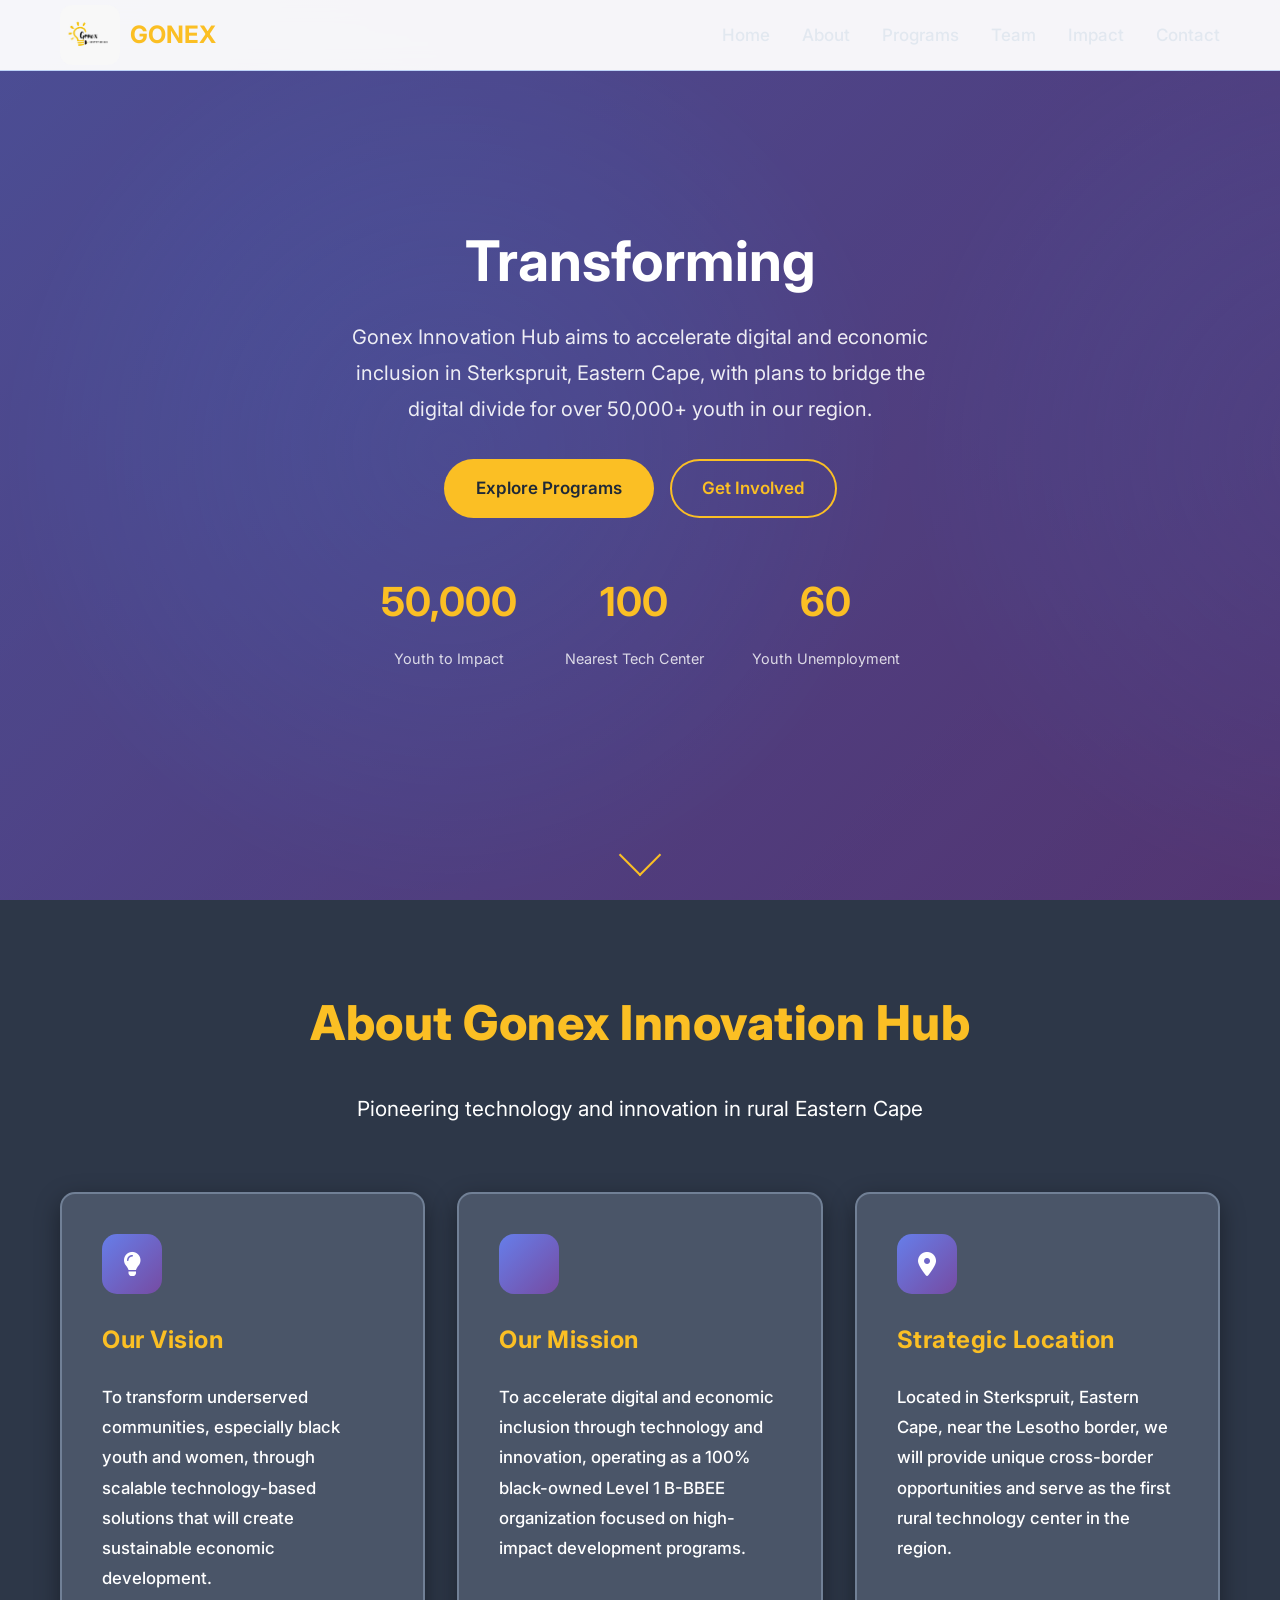
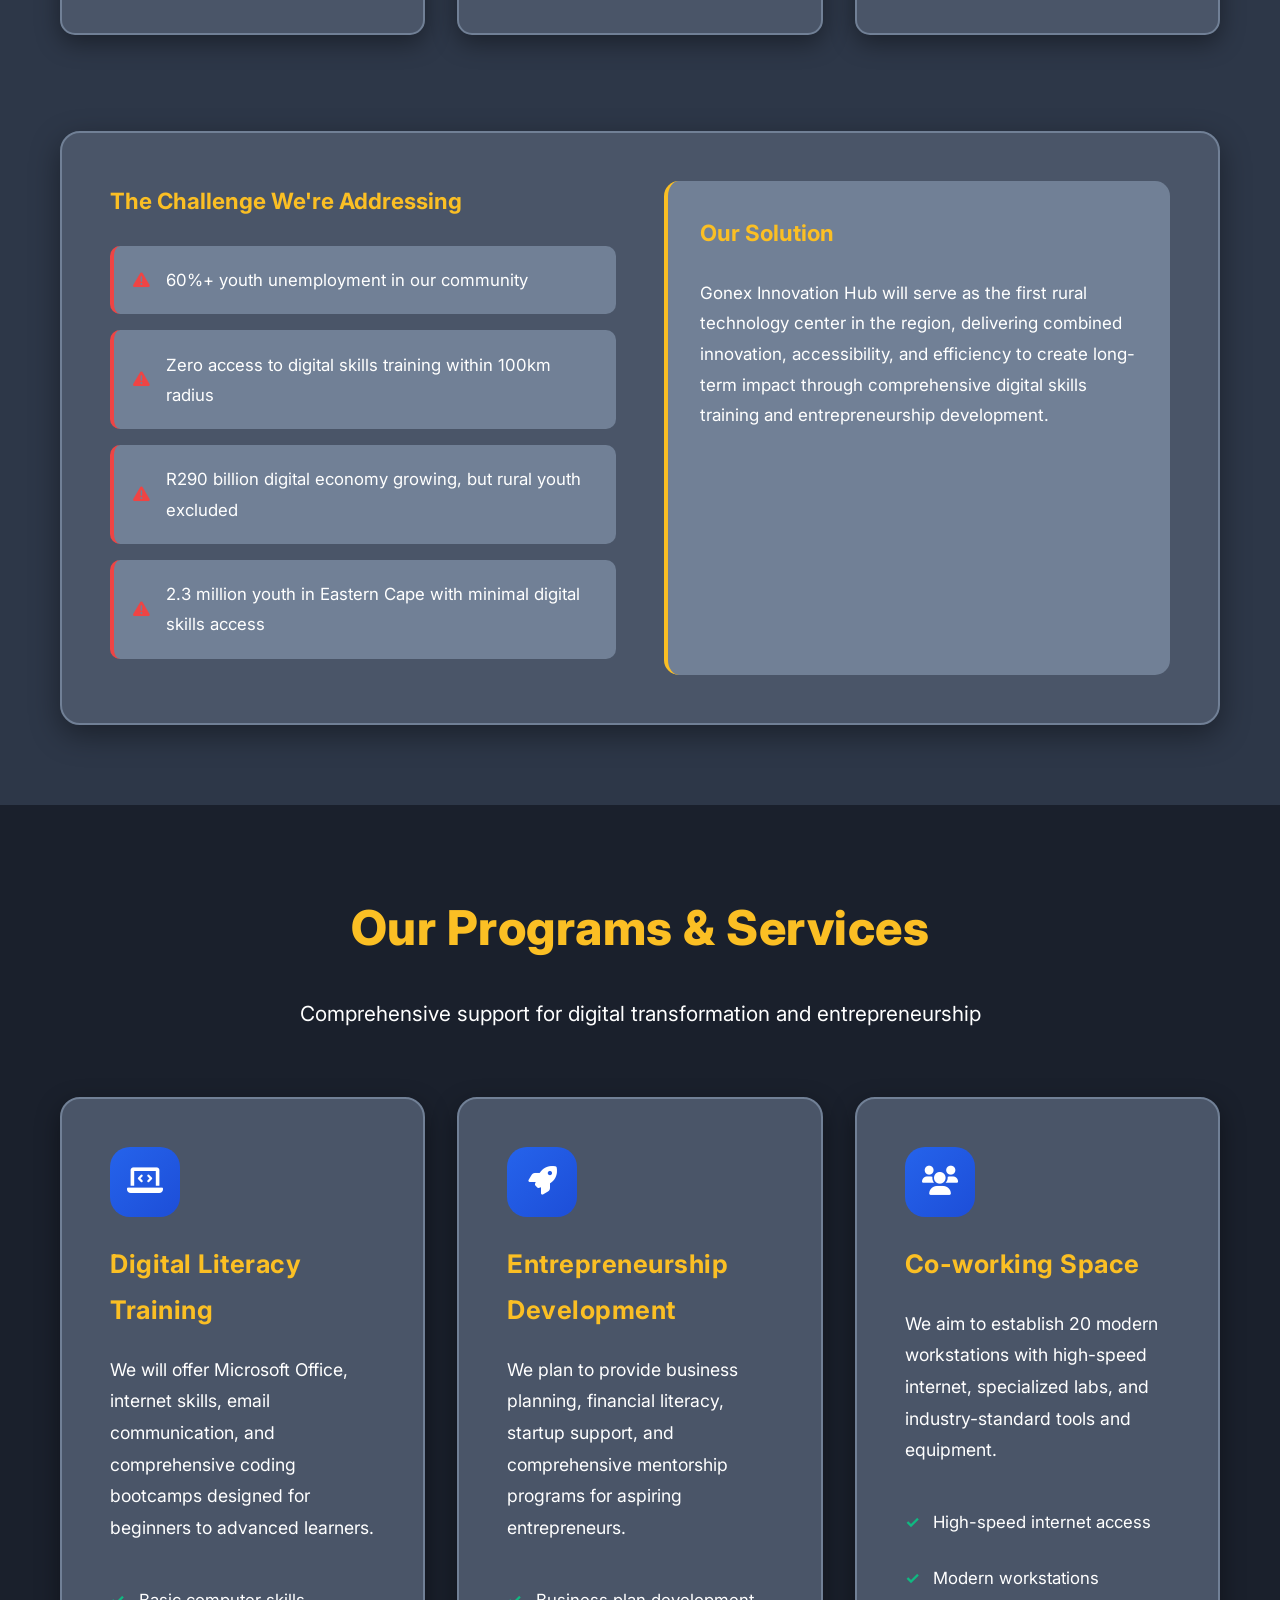
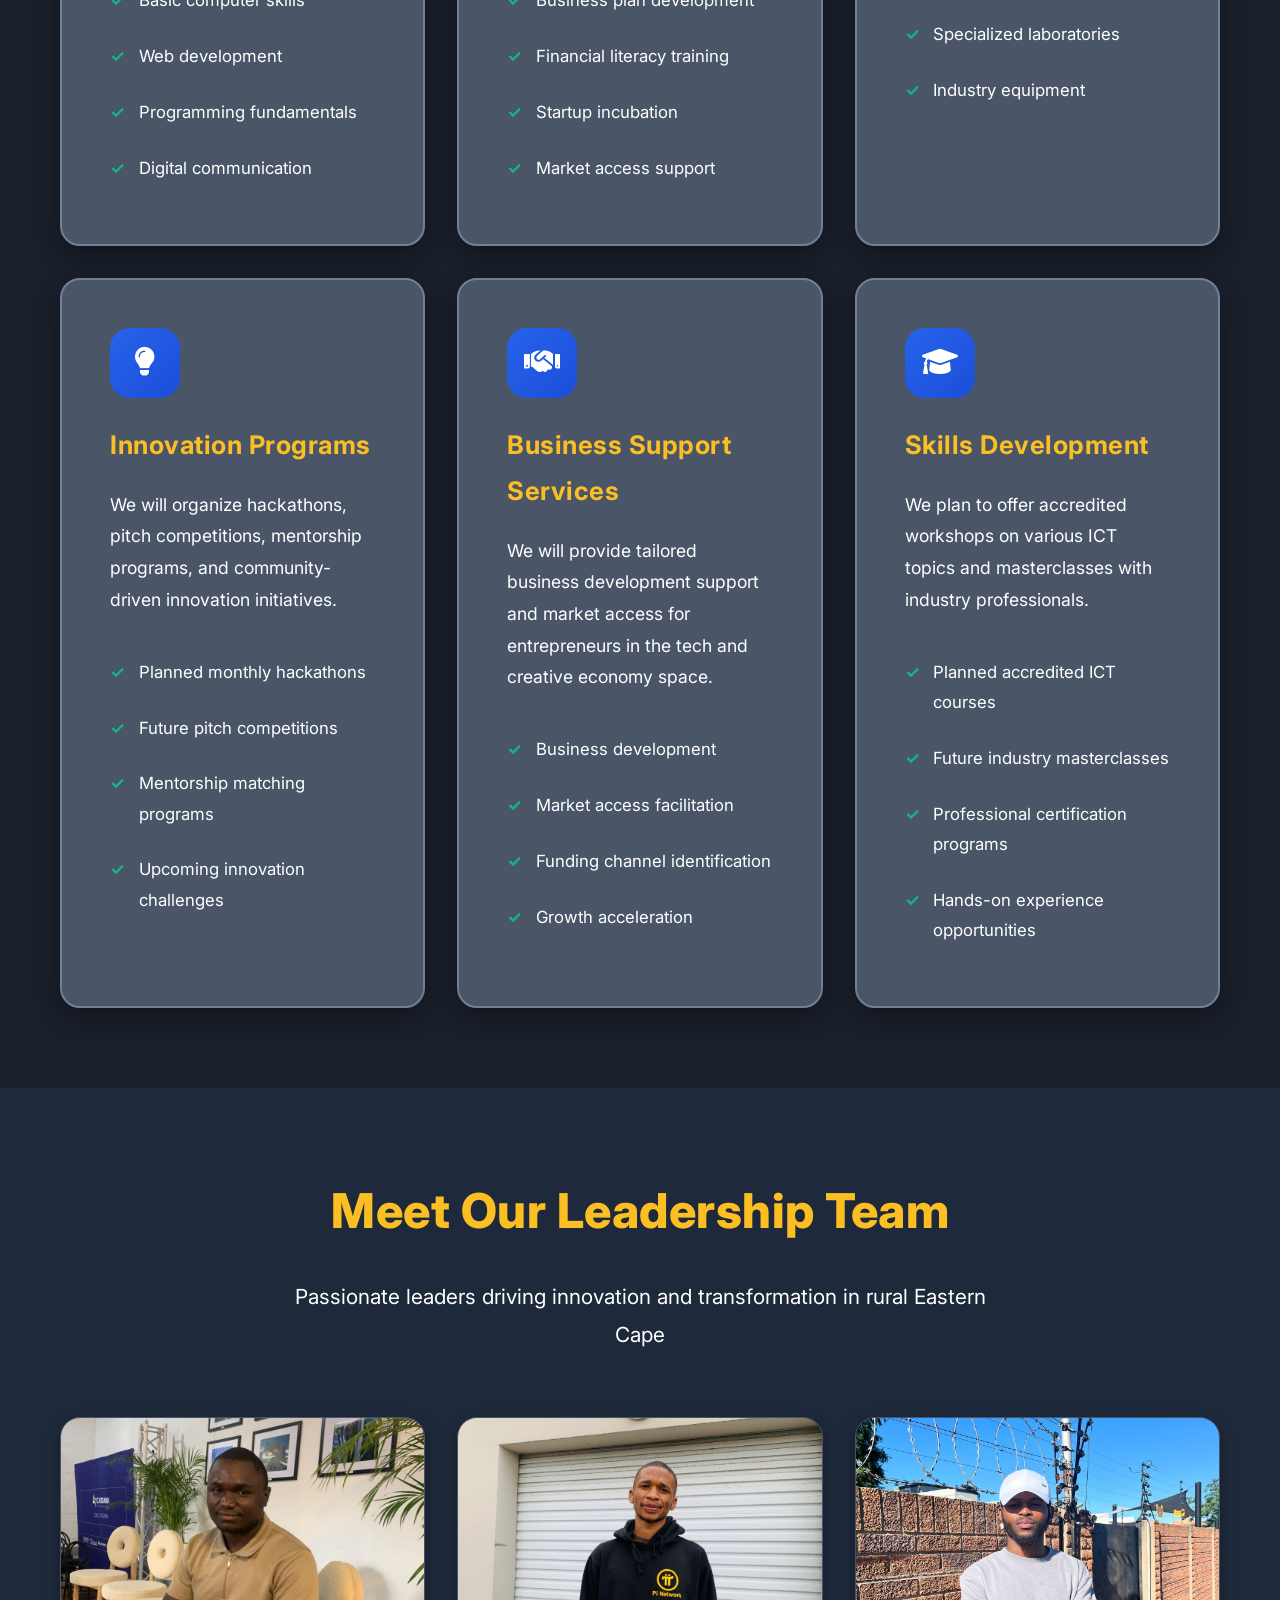
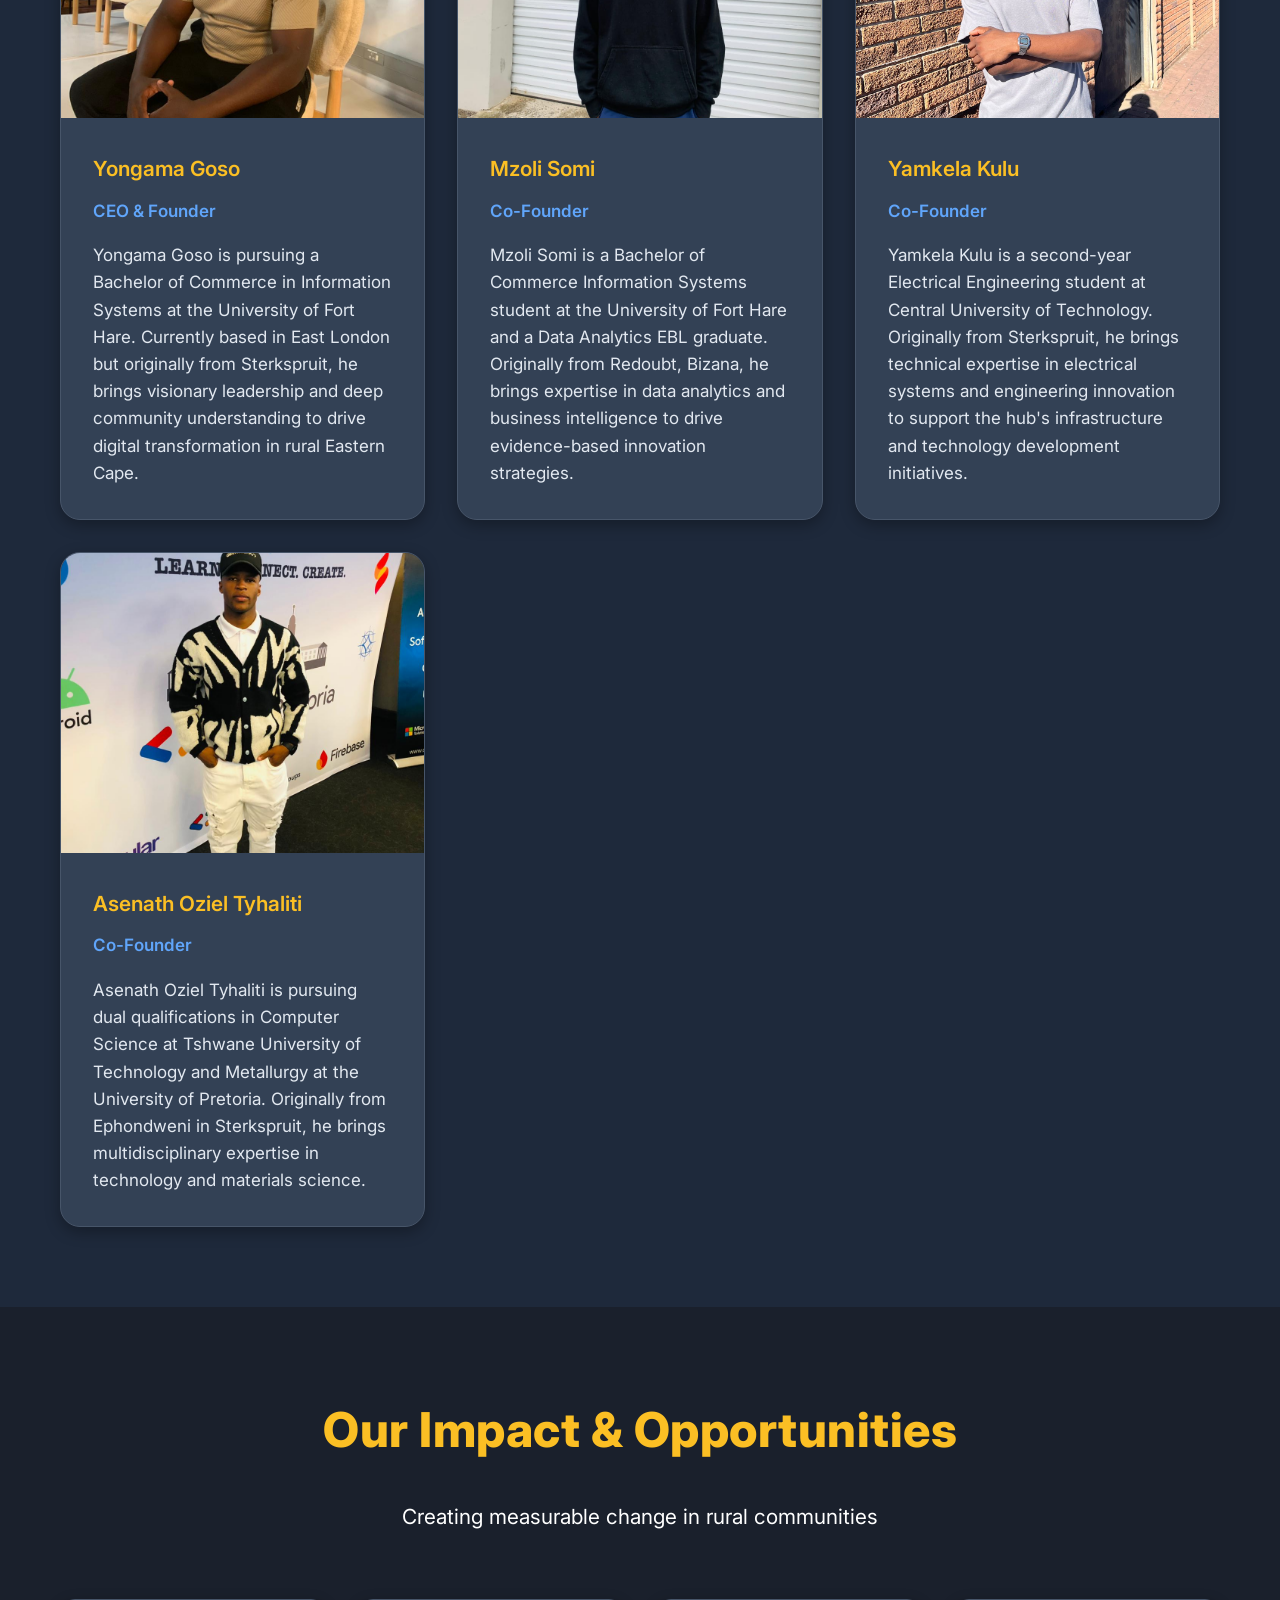
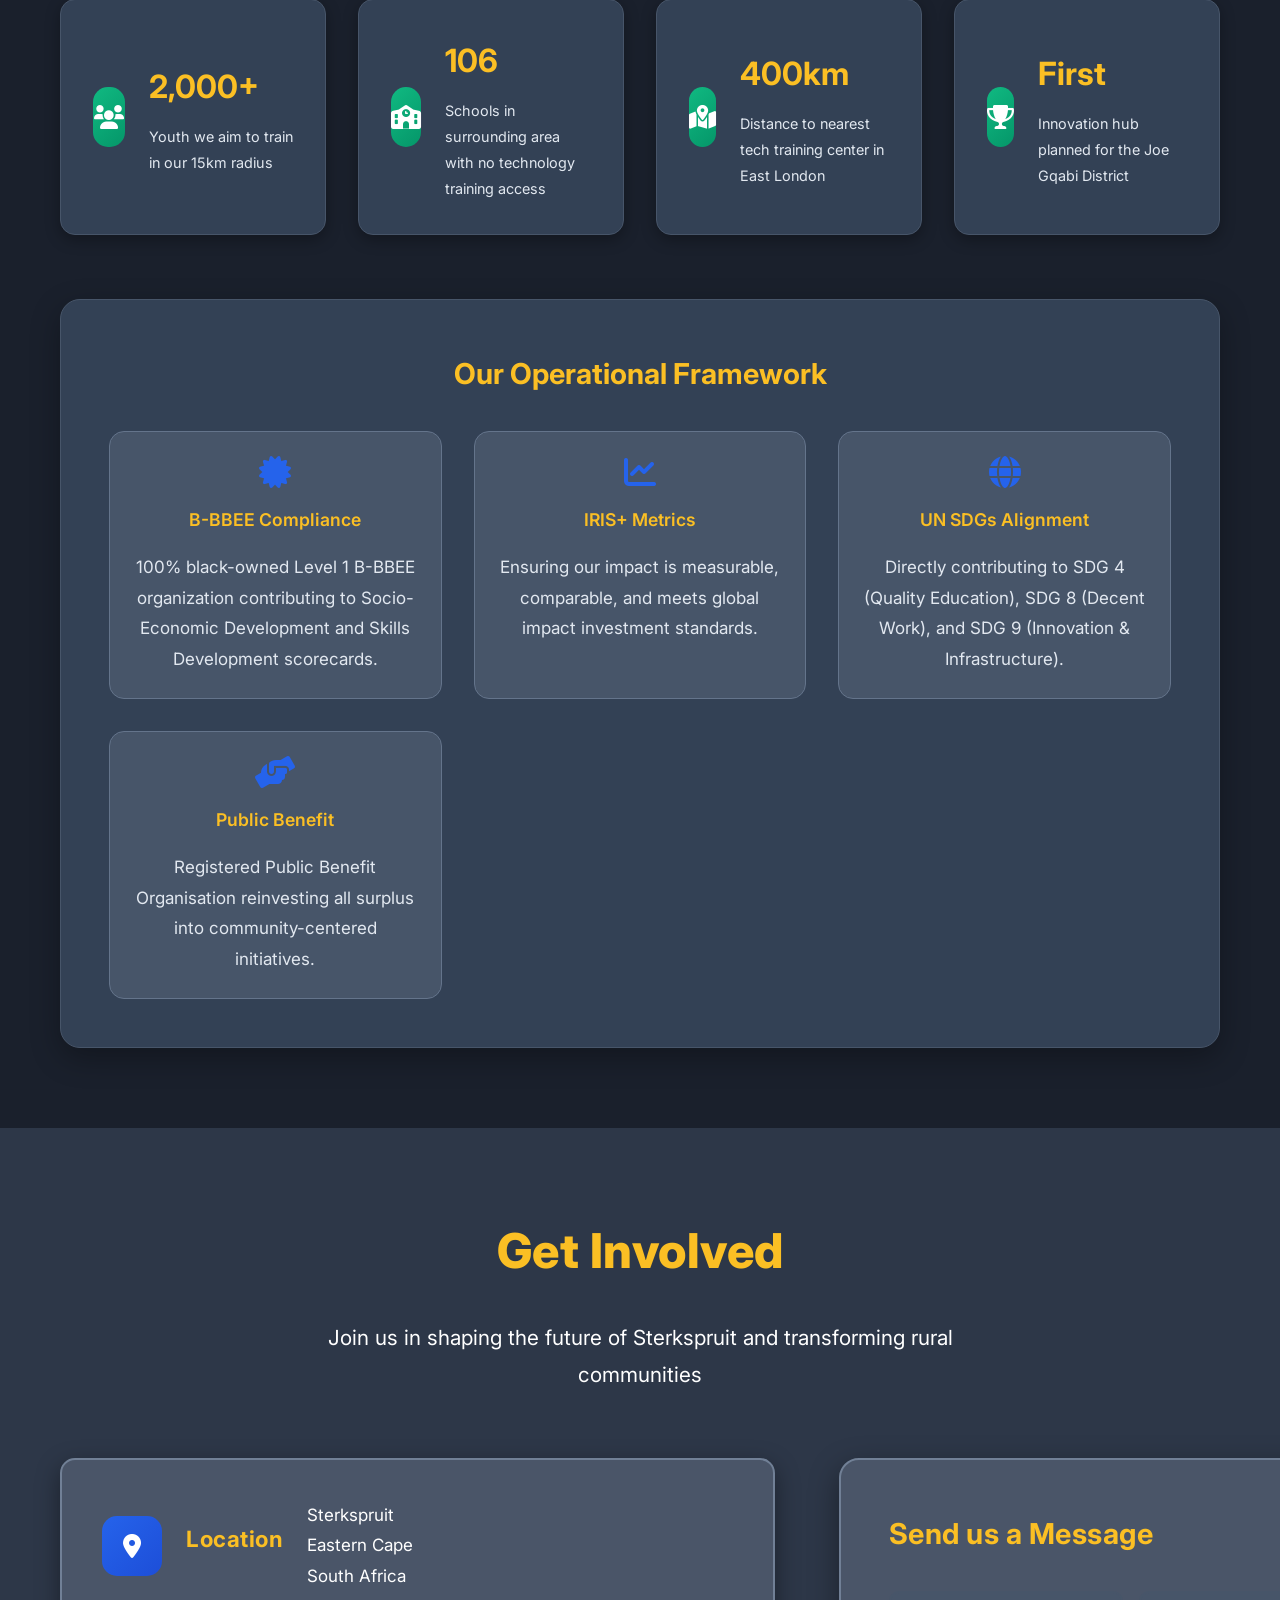
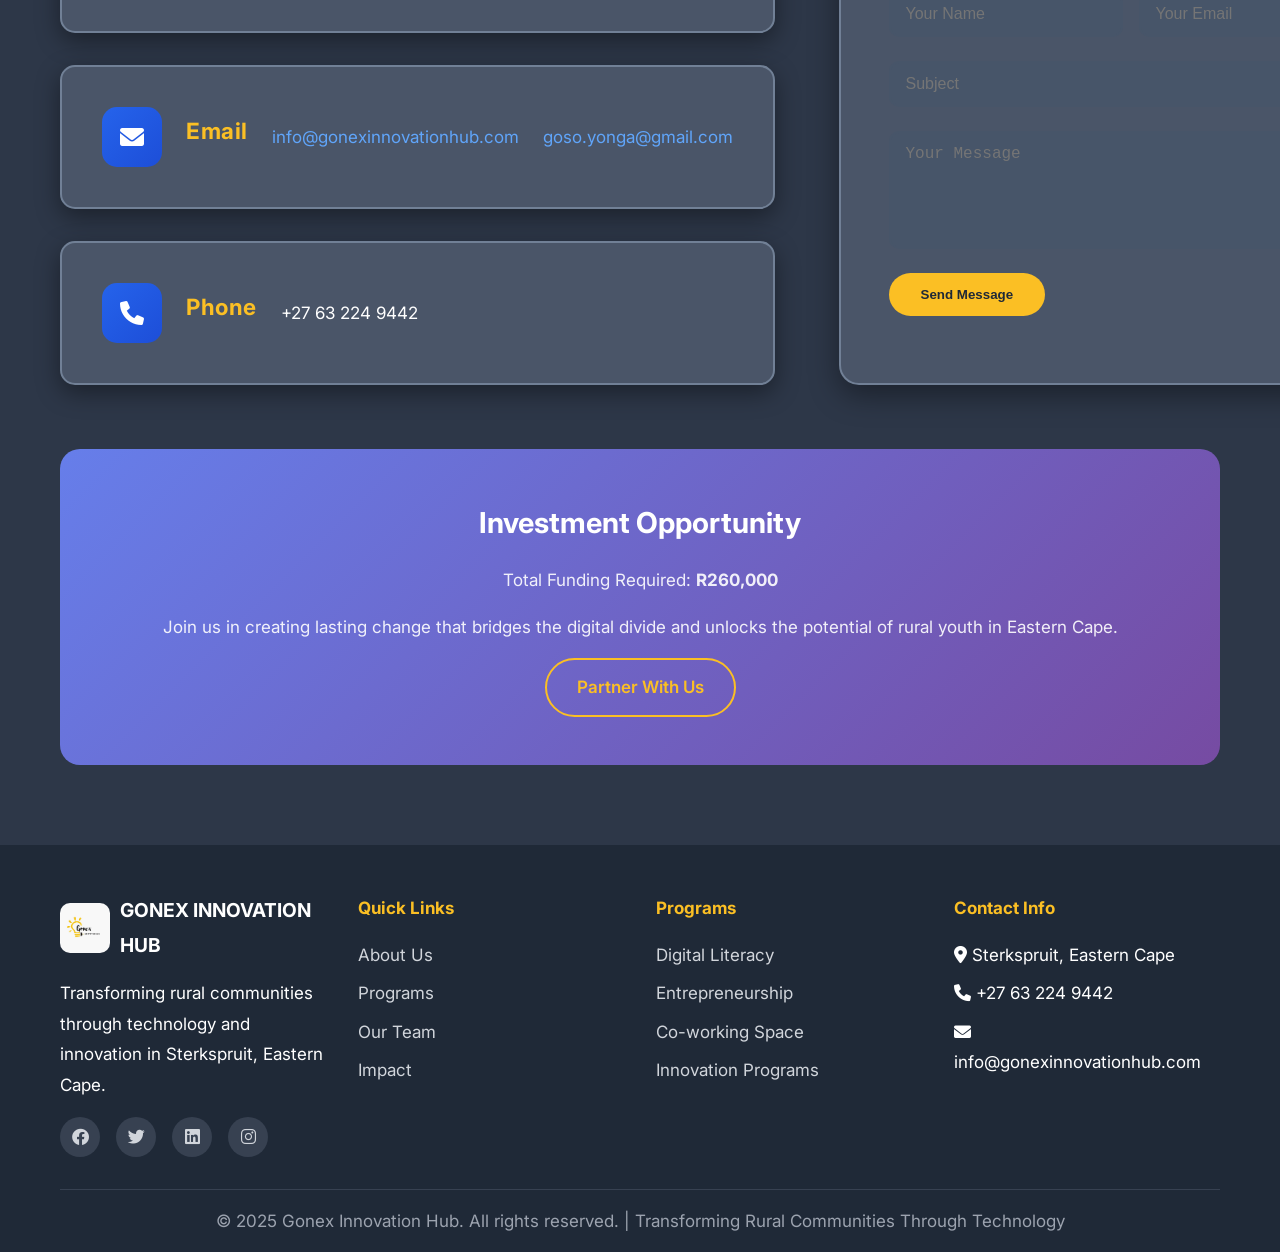
==== Gonex Innovation Hub Website/index.html @ 9ed46f44 "Add files via upload The Gonex Innovation Hub Website is a digital gateway to a youth‑driven innovat" ====
<!DOCTYPE html>
<html lang="en">
<head>
    <meta charset="UTF-8">
    <meta name="viewport" content="width=device-width, initial-scale=1.0">
    <title>Gonex Innovation Hub - Transforming Rural Communities Through Technology</title>
    <link rel="stylesheet" href="styles.css">
    <link href="https://fonts.googleapis.com/css2?family=Inter:wght@300;400;500;600;700&display=swap" rel="stylesheet">
    <link rel="stylesheet" href="https://cdnjs.cloudflare.com/ajax/libs/font-awesome/6.0.0/css/all.min.css">
</head>
<body>
    <!-- Navigation -->
    <nav class="navbar">
        <div class="nav-container">
            <div class="nav-logo">
                <img src="GNILogo.jpg" alt="Gonex Innovation Hub">
                <span>GONEX</span>
            </div>
            <ul class="nav-menu">
                <li><a href="#home">Home</a></li>
                <li><a href="#about">About</a></li>
                <li><a href="#programs">Programs</a></li>
                <li><a href="#team">Team</a></li>
                <li><a href="#impact">Impact</a></li>
                <li><a href="#contact">Contact</a></li>
            </ul>
            <div class="hamburger">
                <span></span>
                <span></span>
                <span></span>
            </div>
        </div>
    </nav>

    <!-- Hero Section -->
    <section id="home" class="hero">
        <div class="hero-background">
            <div class="hero-overlay"></div>
        </div>
        <div class="hero-content">
            <div class="hero-text">
                <h1 class="hero-title">
                    <span class="highlight">Transforming</span> Rural Communities
                    <br>Through <span class="gradient-text">Innovation</span>
                </h1>
                <p class="hero-subtitle">
                    Gonex Innovation Hub aims to accelerate digital and economic inclusion in Sterkspruit, Eastern Cape, 
                    with plans to bridge the digital divide for over 50,000+ youth in our region.
                </p>
                <div class="hero-buttons">
                    <a href="#programs" class="btn btn-primary">Explore Programs</a>
                    <a href="#contact" class="btn btn-secondary">Get Involved</a>
                </div>
            </div>
            <div class="hero-stats">
                <div class="stat-item">
                    <div class="stat-number">50,000+</div>
                    <div class="stat-label">Youth to Impact</div>
                </div>
                <div class="stat-item">
                    <div class="stat-number">100km</div>
                    <div class="stat-label">Nearest Tech Center</div>
                </div>
                <div class="stat-item">
                    <div class="stat-number">60%+</div>
                    <div class="stat-label">Youth Unemployment</div>
                </div>
            </div>
        </div>
        <div class="scroll-indicator">
            <div class="scroll-arrow"></div>
        </div>
    </section>

    <!-- About Section -->
    <section id="about" class="about">
        <div class="container">
            <div class="section-header">
                <h2>About Gonex Innovation Hub</h2>
                <p>Pioneering technology and innovation in rural Eastern Cape</p>
            </div>
            
            <div class="about-grid">
                <div class="about-content">
                    <div class="about-card">
                        <div class="card-icon">
                            <i class="fas fa-lightbulb"></i>
                        </div>
                        <h3>Our Vision</h3>
                        <p>To transform underserved communities, especially black youth and women, through scalable technology-based solutions that will create sustainable economic development.</p>
                    </div>
                    
                    <div class="about-card">
                        <div class="card-icon">
                            <i class="fas fa-target"></i>
                        </div>
                        <h3>Our Mission</h3>
                        <p>To accelerate digital and economic inclusion through technology and innovation, operating as a 100% black-owned Level 1 B-BBEE organization focused on high-impact development programs.</p>
                    </div>
                    
                    <div class="about-card">
                        <div class="card-icon">
                            <i class="fas fa-map-marker-alt"></i>
                        </div>
                        <h3>Strategic Location</h3>
                        <p>Located in Sterkspruit, Eastern Cape, near the Lesotho border, we will provide unique cross-border opportunities and serve as the first rural technology center in the region.</p>
                    </div>
                </div>
                
                <div class="problem-solution">
                    <div class="problem-section">
                        <h3>The Challenge We're Addressing</h3>
                        <ul class="challenge-list">
                            <li><i class="fas fa-exclamation-triangle"></i> 60%+ youth unemployment in our community</li>
                            <li><i class="fas fa-exclamation-triangle"></i> Zero access to digital skills training within 100km radius</li>
                            <li><i class="fas fa-exclamation-triangle"></i> R290 billion digital economy growing, but rural youth excluded</li>
                            <li><i class="fas fa-exclamation-triangle"></i> 2.3 million youth in Eastern Cape with minimal digital skills access</li>
                        </ul>
                    </div>
                    
                    <div class="solution-section">
                        <h3>Our Solution</h3>
                        <p>Gonex Innovation Hub will serve as the first rural technology center in the region, delivering combined innovation, accessibility, and efficiency to create long-term impact through comprehensive digital skills training and entrepreneurship development.</p>
                    </div>
                </div>
            </div>
        </div>
    </section>

    <!-- Programs Section -->
    <section id="programs" class="programs">
        <div class="container">
            <div class="section-header">
                <h2>Our Programs & Services</h2>
                <p>Comprehensive support for digital transformation and entrepreneurship</p>
            </div>
            
            <div class="programs-grid">
                <div class="program-card">
                    <div class="program-icon">
                        <i class="fas fa-laptop-code"></i>
                    </div>
                    <h3>Digital Literacy Training</h3>
                    <p>We will offer Microsoft Office, internet skills, email communication, and comprehensive coding bootcamps designed for beginners to advanced learners.</p>
                    <ul>
                        <li>Basic computer skills</li>
                        <li>Web development</li>
                        <li>Programming fundamentals</li>
                        <li>Digital communication</li>
                    </ul>
                </div>
                
                <div class="program-card">
                    <div class="program-icon">
                        <i class="fas fa-rocket"></i>
                    </div>
                    <h3>Entrepreneurship Development</h3>
                    <p>We plan to provide business planning, financial literacy, startup support, and comprehensive mentorship programs for aspiring entrepreneurs.</p>
                    <ul>
                        <li>Business plan development</li>
                        <li>Financial literacy training</li>
                        <li>Startup incubation</li>
                        <li>Market access support</li>
                    </ul>
                </div>
                
                <div class="program-card">
                    <div class="program-icon">
                        <i class="fas fa-users"></i>
                    </div>
                    <h3>Co-working Space</h3>
                    <p>We aim to establish 20 modern workstations with high-speed internet, specialized labs, and industry-standard tools and equipment.</p>
                    <ul>
                        <li>High-speed internet access</li>
                        <li>Modern workstations</li>
                        <li>Specialized laboratories</li>
                        <li>Industry equipment</li>
                    </ul>
                </div>
                
                <div class="program-card">
                    <div class="program-icon">
                        <i class="fas fa-lightbulb"></i>
                    </div>
                    <h3>Innovation Programs</h3>
                    <p>We will organize hackathons, pitch competitions, mentorship programs, and community-driven innovation initiatives.</p>
                    <ul>
                        <li>Planned monthly hackathons</li>
                        <li>Future pitch competitions</li>
                        <li>Mentorship matching programs</li>
                        <li>Upcoming innovation challenges</li>
                    </ul>
                </div>
                
                <div class="program-card">
                    <div class="program-icon">
                        <i class="fas fa-handshake"></i>
                    </div>
                    <h3>Business Support Services</h3>
                    <p>We will provide tailored business development support and market access for entrepreneurs in the tech and creative economy space.</p>
                    <ul>
                        <li>Business development</li>
                        <li>Market access facilitation</li>
                        <li>Funding channel identification</li>
                        <li>Growth acceleration</li>
                    </ul>
                </div>
                
                <div class="program-card">
                    <div class="program-icon">
                        <i class="fas fa-graduation-cap"></i>
                    </div>
                    <h3>Skills Development</h3>
                    <p>We plan to offer accredited workshops on various ICT topics and masterclasses with industry professionals.</p>
                    <ul>
                        <li>Planned accredited ICT courses</li>
                        <li>Future industry masterclasses</li>
                        <li>Professional certification programs</li>
                        <li>Hands-on experience opportunities</li>
                    </ul>
                </div>
            </div>
        </div>
    </section>

    <!-- Team Section -->
    <section id="team" class="team">
        <div class="container">
            <div class="section-header">
                <h2>Meet Our Leadership Team</h2>
                <p>Passionate leaders driving innovation and transformation in rural Eastern Cape</p>
            </div>
            
            <div class="team-grid">
                <div class="team-member">
                    <div class="member-image">
                        <img src="CEOFounderManGee.jpg" alt="Yongama Goso">
                        <div class="member-overlay">
                            <div class="social-links">
                                <a href="#"><i class="fab fa-linkedin"></i></a>
                                <a href="#"><i class="fab fa-twitter"></i></a>
                                <a href="mailto:goso.yonga@gmail.com"><i class="fas fa-envelope"></i></a>
                            </div>
                        </div>
                    </div>
                    <div class="member-info">
                        <h3>Yongama Goso</h3>
                        <p class="member-role">CEO & Founder</p>
                        <p class="member-bio">
                            Yongama Goso is pursuing a Bachelor of Commerce in Information Systems at the University of Fort Hare. 
                            Currently based in East London but originally from Sterkspruit, he brings visionary leadership and 
                            deep community understanding to drive digital transformation in rural Eastern Cape.
                        </p>
                    </div>
                </div>
                
                <div class="team-member">
                    <div class="member-image">
                        <img src="CoFounder1Mzolisto.jpg" alt="Mzoli Somi">
                        <div class="member-overlay">
                            <div class="social-links">
                                <a href="#"><i class="fab fa-linkedin"></i></a>
                                <a href="#"><i class="fab fa-twitter"></i></a>
                                <a href="#"><i class="fas fa-envelope"></i></a>
                            </div>
                        </div>
                    </div>
                    <div class="member-info">
                        <h3>Mzoli Somi</h3>
                        <p class="member-role">Co-Founder</p>
                        <p class="member-bio">
                            Mzoli Somi is a Bachelor of Commerce Information Systems student at the University of Fort Hare 
                            and a Data Analytics EBL graduate. Originally from Redoubt, Bizana, he brings expertise in 
                            data analytics and business intelligence to drive evidence-based innovation strategies.
                        </p>
                    </div>
                </div>
                
                <div class="team-member">
                    <div class="member-image">
                        <img src="CoFounder2YkayJoe.jpg" alt="Yamkela Kulu">
                        <div class="member-overlay">
                            <div class="social-links">
                                <a href="#"><i class="fab fa-linkedin"></i></a>
                                <a href="#"><i class="fab fa-twitter"></i></a>
                                <a href="#"><i class="fas fa-envelope"></i></a>
                            </div>
                        </div>
                    </div>
                    <div class="member-info">
                        <h3>Yamkela Kulu</h3>
                        <p class="member-role">Co-Founder</p>
                        <p class="member-bio">
                            Yamkela Kulu is a second-year Electrical Engineering student at Central University of Technology. 
                            Originally from Sterkspruit, he brings technical expertise in electrical systems and engineering 
                            innovation to support the hub's infrastructure and technology development initiatives.
                        </p>
                    </div>
                </div>
                
                <div class="team-member">
                    <div class="member-image">
                        <img src="CoFounder3ManTee.jpg" alt="Asenath Oziel Tyhaliti">
                        <div class="member-overlay">
                            <div class="social-links">
                                <a href="#"><i class="fab fa-linkedin"></i></a>
                                <a href="#"><i class="fab fa-twitter"></i></a>
                                <a href="#"><i class="fas fa-envelope"></i></a>
                            </div>
                        </div>
                    </div>
                    <div class="member-info">
                        <h3>Asenath Oziel Tyhaliti</h3>
                        <p class="member-role">Co-Founder</p>
                        <p class="member-bio">
                            Asenath Oziel Tyhaliti is pursuing dual qualifications in Computer Science at Tshwane University 
                            of Technology and Metallurgy at the University of Pretoria. Originally from Ephondweni in 
                            Sterkspruit, he brings multidisciplinary expertise in technology and materials science.
                        </p>
                    </div>
                </div>
            </div>
        </div>
    </section>

    <!-- Impact Section -->
    <section id="impact" class="impact">
        <div class="container">
            <div class="section-header">
                <h2>Our Impact & Opportunities</h2>
                <p>Creating measurable change in rural communities</p>
            </div>
            
            <div class="impact-content">
                <div class="impact-stats">
                    <div class="stat-card">
                        <div class="stat-icon">
                            <i class="fas fa-users"></i>
                        </div>
                        <div class="stat-info">
                            <h3>2,000+</h3>
                            <p>Youth we aim to train in our 15km radius</p>
                        </div>
                    </div>
                    
                    <div class="stat-card">
                        <div class="stat-icon">
                            <i class="fas fa-school"></i>
                        </div>
                        <div class="stat-info">
                            <h3>106</h3>
                            <p>Schools in surrounding area with no technology training access</p>
                        </div>
                    </div>
                    
                    <div class="stat-card">
                        <div class="stat-icon">
                            <i class="fas fa-map-marked-alt"></i>
                        </div>
                        <div class="stat-info">
                            <h3>400km</h3>
                            <p>Distance to nearest tech training center in East London</p>
                        </div>
                    </div>
                    
                    <div class="stat-card">
                        <div class="stat-icon">
                            <i class="fas fa-trophy"></i>
                        </div>
                        <div class="stat-info">
                            <h3>First</h3>
                            <p>Innovation hub planned for the Joe Gqabi District</p>
                        </div>
                    </div>
                </div>
                
                <div class="impact-framework">
                    <h3>Our Operational Framework</h3>
                    <div class="framework-grid">
                        <div class="framework-item">
                            <i class="fas fa-certificate"></i>
                            <h4>B-BBEE Compliance</h4>
                            <p>100% black-owned Level 1 B-BBEE organization contributing to Socio-Economic Development and Skills Development scorecards.</p>
                        </div>
                        
                        <div class="framework-item">
                            <i class="fas fa-chart-line"></i>
                            <h4>IRIS+ Metrics</h4>
                            <p>Ensuring our impact is measurable, comparable, and meets global impact investment standards.</p>
                        </div>
                        
                        <div class="framework-item">
                            <i class="fas fa-globe"></i>
                            <h4>UN SDGs Alignment</h4>
                            <p>Directly contributing to SDG 4 (Quality Education), SDG 8 (Decent Work), and SDG 9 (Innovation & Infrastructure).</p>
                        </div>
                        
                        <div class="framework-item">
                            <i class="fas fa-hands-helping"></i>
                            <h4>Public Benefit</h4>
                            <p>Registered Public Benefit Organisation reinvesting all surplus into community-centered initiatives.</p>
                        </div>
                    </div>
                </div>
            </div>
        </div>
    </section>

    <!-- Contact Section -->
    <section id="contact" class="contact">
        <div class="container">
            <div class="section-header">
                <h2>Get Involved</h2>
                <p>Join us in shaping the future of Sterkspruit and transforming rural communities</p>
            </div>
            
            <div class="contact-content">
                <div class="contact-info">
                    <div class="contact-card">
                        <div class="contact-icon">
                            <i class="fas fa-map-marker-alt"></i>
                        </div>
                        <h3>Location</h3>
                        <p>Sterkspruit<br>Eastern Cape<br>South Africa</p>
                    </div>
                    
                    <div class="contact-card">
                        <div class="contact-icon">
                            <i class="fas fa-envelope"></i>
                        </div>
                        <h3>Email</h3>
                        <p><a href="mailto:info@gonexinnovationhub.com">info@gonexinnovationhub.com</a></p>
                        <p><a href="mailto:goso.yonga@gmail.com">goso.yonga@gmail.com</a></p>
                    </div>
                    
                    <div class="contact-card">
                        <div class="contact-icon">
                            <i class="fas fa-phone"></i>
                        </div>
                        <h3>Phone</h3>
                        <p>+27 63 224 9442</p>
                    </div>
                </div>
                
                <div class="contact-form">
                    <h3>Send us a Message</h3>
                    <form>
                        <div class="form-group">
                            <input type="text" placeholder="Your Name" required>
                            <input type="email" placeholder="Your Email" required>
                        </div>
                        <div class="form-group">
                            <input type="text" placeholder="Subject" required>
                        </div>
                        <div class="form-group">
                            <textarea placeholder="Your Message" rows="5" required></textarea>
                        </div>
                        <button type="submit" class="btn btn-primary">Send Message</button>
                    </form>
                </div>
            </div>
            
            <div class="funding-call">
                <div class="funding-content">
                    <h3>Investment Opportunity</h3>
                    <p>Total Funding Required: <strong>R260,000</strong></p>
                    <p>Join us in creating lasting change that bridges the digital divide and unlocks the potential of rural youth in Eastern Cape.</p>
                    <a href="mailto:goso.yonga@gmail.com" class="btn btn-secondary">Partner With Us</a>
                </div>
            </div>
        </div>
    </section>

    <!-- Footer -->
    <footer class="footer">
        <div class="container">
            <div class="footer-content">
                <div class="footer-section">
                    <div class="footer-logo">
                        <img src="GNILogo.jpg" alt="Gonex Innovation Hub">
                        <span>GONEX INNOVATION HUB</span>
                    </div>
                    <p>Transforming rural communities through technology and innovation in Sterkspruit, Eastern Cape.</p>
                    <div class="social-links">
                        <a href="#"><i class="fab fa-facebook"></i></a>
                        <a href="#"><i class="fab fa-twitter"></i></a>
                        <a href="#"><i class="fab fa-linkedin"></i></a>
                        <a href="#"><i class="fab fa-instagram"></i></a>
                    </div>
                </div>
                
                <div class="footer-section">
                    <h4>Quick Links</h4>
                    <ul>
                        <li><a href="#about">About Us</a></li>
                        <li><a href="#programs">Programs</a></li>
                        <li><a href="#team">Our Team</a></li>
                        <li><a href="#impact">Impact</a></li>
                    </ul>
                </div>
                
                <div class="footer-section">
                    <h4>Programs</h4>
                    <ul>
                        <li><a href="#programs">Digital Literacy</a></li>
                        <li><a href="#programs">Entrepreneurship</a></li>
                        <li><a href="#programs">Co-working Space</a></li>
                        <li><a href="#programs">Innovation Programs</a></li>
                    </ul>
                </div>
                
                <div class="footer-section">
                    <h4>Contact Info</h4>
                    <ul>
                        <li><i class="fas fa-map-marker-alt"></i> Sterkspruit, Eastern Cape</li>
                        <li><i class="fas fa-phone"></i> +27 63 224 9442</li>
                        <li><i class="fas fa-envelope"></i> info@gonexinnovationhub.com</li>
                    </ul>
                </div>
            </div>
            
            <div class="footer-bottom">
                <p>&copy; 2025 Gonex Innovation Hub. All rights reserved. | Transforming Rural Communities Through Technology</p>
            </div>
        </div>
    </footer>

    <script src="script.js"></script>
</body>
</html>
---- Gonex Innovation Hub Website/styles.css ----
/* Reset and Base Styles */
* {
    margin: 0;
    padding: 0;
    box-sizing: border-box;
}

html {
    scroll-behavior: smooth;
}

body {
    font-family: 'Inter', sans-serif;
    line-height: 1.8;
    color: #e2e8f0;
    overflow-x: hidden;
    background: #1a202c;
    font-size: 17px;
}

.container {
    max-width: 1200px;
    margin: 0 auto;
    padding: 0 20px;
}

/* Navigation */
.navbar {
    position: fixed;
    top: 0;
    width: 100%;
    background: rgba(30, 41, 59, 0.95);
    backdrop-filter: blur(10px);
    z-index: 1000;
    transition: all 0.3s ease;
    border-bottom: 1px solid rgba(59, 130, 246, 0.3);
}

.nav-container {
    max-width: 1200px;
    margin: 0 auto;
    padding: 0 20px;
    display: flex;
    justify-content: space-between;
    align-items: center;
    height: 70px;
}

.nav-logo {
    display: flex;
    align-items: center;
    gap: 10px;
    font-weight: 700;
    font-size: 1.5rem;
    color: #fbbf24;
}

.nav-logo img {
    width: 60px;
    height: 60px;
    border-radius: 12px;
    object-fit: contain;
}

.nav-menu {
    display: flex;
    list-style: none;
    gap: 2rem;
}

.nav-menu a {
    text-decoration: none;
    color: #e2e8f0;
    font-weight: 500;
    transition: color 0.3s ease;
    position: relative;
}

.nav-menu a:hover {
    color: #fbbf24;
}

.nav-menu a::after {
    content: '';
    position: absolute;
    width: 0;
    height: 2px;
    bottom: -5px;
    left: 0;
    background: #fbbf24;
    transition: width 0.3s ease;
}

.nav-menu a:hover::after {
    width: 100%;
}

.hamburger {
    display: none;
    flex-direction: column;
    cursor: pointer;
}

.hamburger span {
    width: 25px;
    height: 3px;
    background: #e2e8f0;
    margin: 3px 0;
    transition: 0.3s;
}

/* Hero Section */
.hero {
    height: 100vh;
    position: relative;
    display: flex;
    align-items: center;
    justify-content: center;
    background: linear-gradient(135deg, #667eea 0%, #764ba2 100%);
    overflow: hidden;
}

.hero-background {
    position: absolute;
    top: 0;
    left: 0;
    width: 100%;
    height: 100%;
    background: url('data:image/svg+xml,<svg xmlns="http://www.w3.org/2000/svg" viewBox="0 0 1000 1000"><defs><radialGradient id="a" cx="50%" cy="50%"><stop offset="0%" stop-color="%23667eea" stop-opacity="0.1"/><stop offset="100%" stop-color="%23764ba2" stop-opacity="0.3"/></radialGradient></defs><rect width="100%" height="100%" fill="url(%23a)"/></svg>');
}

.hero-overlay {
    position: absolute;
    top: 0;
    left: 0;
    width: 100%;
    height: 100%;
    background: rgba(0, 0, 0, 0.3);
}

.hero-content {
    position: relative;
    z-index: 2;
    text-align: center;
    color: #ffffff;
    max-width: 1200px;
    padding: 0 20px;
}

.hero-title {
    font-size: 3.5rem;
    font-weight: 700;
    margin-bottom: 1.5rem;
    line-height: 1.2;
}

.highlight {
    color: #fbbf24;
}

.gradient-text {
    background: linear-gradient(45deg, #fbbf24, #f59e0b);
    -webkit-background-clip: text;
    -webkit-text-fill-color: transparent;
    background-clip: text;
}

.hero-subtitle {
    font-size: 1.25rem;
    margin-bottom: 2rem;
    opacity: 0.9;
    max-width: 600px;
    margin-left: auto;
    margin-right: auto;
}

.hero-buttons {
    display: flex;
    gap: 1rem;
    justify-content: center;
    margin-bottom: 3rem;
}

.btn {
    padding: 12px 30px;
    border-radius: 50px;
    text-decoration: none;
    font-weight: 600;
    transition: all 0.3s ease;
    display: inline-block;
    border: 2px solid transparent;
}

.btn-primary {
    background: #fbbf24;
    color: #1f2937;
}

.btn-primary:hover {
    background: #f59e0b;
    transform: translateY(-2px);
    box-shadow: 0 10px 25px rgba(251, 191, 36, 0.3);
}

.btn-secondary {
    background: transparent;
    color: #fbbf24;
    border: 2px solid #fbbf24;
}

.btn-secondary:hover {
    background: #fbbf24;
    color: #1f2937;
    transform: translateY(-2px);
}

.hero-stats {
    display: flex;
    justify-content: center;
    gap: 3rem;
    margin-top: 2rem;
}

.stat-item {
    text-align: center;
}

.stat-number {
    font-size: 2.5rem;
    font-weight: 700;
    color: #fbbf24;
}

.stat-label {
    font-size: 0.9rem;
    opacity: 0.8;
    margin-top: 0.5rem;
}

.scroll-indicator {
    position: absolute;
    bottom: 30px;
    left: 50%;
    transform: translateX(-50%);
    animation: bounce 2s infinite;
}

.scroll-arrow {
    width: 30px;
    height: 30px;
    border: 2px solid #fbbf24;
    border-top: none;
    border-left: none;
    transform: rotate(45deg);
}

@keyframes bounce {
    0%, 20%, 50%, 80%, 100% {
        transform: translateX(-50%) translateY(0);
    }
    40% {
        transform: translateX(-50%) translateY(-10px);
    }
    60% {
        transform: translateX(-50%) translateY(-5px);
    }
}

/* Section Styles */
section {
    padding: 80px 0;
}

.section-header {
    text-align: center;
    margin-bottom: 4rem;
}

.section-header h2 {
    font-size: 3rem;
    font-weight: 800;
    color: #fbbf24;
    margin-bottom: 1.5rem;
    letter-spacing: 0.5px;
}

.section-header p {
    font-size: 1.3rem;
    color: #ffffff;
    max-width: 700px;
    margin: 0 auto;
    line-height: 1.8;
}

/* About Section */
.about {
    background: #2d3748;
}

.about-grid {
    display: grid;
    gap: 3rem;
}

.about-content {
    display: grid;
    grid-template-columns: repeat(auto-fit, minmax(300px, 1fr));
    gap: 2rem;
    margin-bottom: 3rem;
}

.about-card {
    background: #4a5568;
    padding: 2.5rem;
    border-radius: 15px;
    box-shadow: 0 8px 25px rgba(0, 0, 0, 0.4);
    transition: transform 0.3s ease, box-shadow 0.3s ease;
    border: 2px solid #718096;
}

.about-card:hover {
    transform: translateY(-5px);
    box-shadow: 0 15px 35px rgba(0, 0, 0, 0.5);
}

.card-icon {
    width: 60px;
    height: 60px;
    background: linear-gradient(135deg, #667eea, #764ba2);
    border-radius: 15px;
    display: flex;
    align-items: center;
    justify-content: center;
    margin-bottom: 1.5rem;
}

.card-icon i {
    font-size: 1.5rem;
    color: #ffffff;
}

.about-card h3 {
    font-size: 1.5rem;
    font-weight: 700;
    margin-bottom: 1.3rem;
    color: #fbbf24;
    letter-spacing: 0.5px;
}

.about-card p {
    color: #ffffff;
    font-weight: 500;
    line-height: 1.8;
    font-size: 1.05rem;
}

.problem-solution {
    display: grid;
    grid-template-columns: 1fr 1fr;
    gap: 3rem;
    background: #4a5568;
    padding: 3rem;
    border-radius: 20px;
    box-shadow: 0 10px 30px rgba(0, 0, 0, 0.4);
    border: 2px solid #718096;
}

.problem-section h3, .solution-section h3 {
    color: #fbbf24;
    margin-bottom: 1.5rem;
    font-size: 1.4rem;
    font-weight: 700;
}

.challenge-list {
    list-style: none;
    margin-top: 1.5rem;
}

.challenge-list li {
    display: flex;
    align-items: center;
    gap: 1rem;
    margin-bottom: 1rem;
    padding: 1.2rem;
    background: #718096;
    border-radius: 10px;
    border-left: 4px solid #ef4444;
    color: #ffffff;
    font-size: 1.05rem;
}

.challenge-list i {
    color: #ef4444;
}

.solution-section {
    background: #718096;
    padding: 2rem;
    border-radius: 15px;
    border-left: 4px solid #fbbf24;
    color: #ffffff;
}

/* Programs Section */
.programs-grid {
    display: grid;
    grid-template-columns: repeat(auto-fit, minmax(350px, 1fr));
    gap: 2rem;
}

.program-card {
    background: #4a5568;
    padding: 3rem;
    border-radius: 20px;
    box-shadow: 0 8px 25px rgba(0, 0, 0, 0.4);
    transition: all 0.3s ease;
    border: 2px solid #718096;
}

.program-card:hover {
    transform: translateY(-10px);
    box-shadow: 0 20px 40px rgba(0, 0, 0, 0.5);
    border-color: #fbbf24;
}

.program-icon {
    width: 70px;
    height: 70px;
    background: linear-gradient(135deg, #2563eb, #1d4ed8);
    border-radius: 20px;
    display: flex;
    align-items: center;
    justify-content: center;
    margin-bottom: 1.5rem;
}

.program-icon i {
    font-size: 1.8rem;
    color: #ffffff;
}

.program-card h3 {
    font-size: 1.6rem;
    font-weight: 700;
    margin-bottom: 1.3rem;
    color: #fbbf24;
    letter-spacing: 0.5px;
}

.program-card p {
    color: #ffffff;
    margin-bottom: 1.8rem;
    font-size: 1.1rem;
    line-height: 1.8;
}

.program-card ul {
    list-style: none;
}

.program-card li {
    padding: 0.8rem 0;
    color: #ffffff;
    position: relative;
    padding-left: 1.8rem;
    font-size: 1.05rem;
}

.program-card li::before {
    content: '✓';
    position: absolute;
    left: 0;
    color: #10b981;
    font-weight: bold;
}

/* Team Section */
.team {
    background: #1e293b;
}

.team-grid {
    display: grid;
    grid-template-columns: repeat(auto-fit, minmax(280px, 1fr));
    gap: 2rem;
}

.team-member {
    background: #334155;
    border-radius: 20px;
    overflow: hidden;
    box-shadow: 0 5px 15px rgba(0, 0, 0, 0.3);
    transition: transform 0.3s ease, box-shadow 0.3s ease;
    border: 1px solid #475569;
}

.team-member:hover {
    transform: translateY(-10px);
    box-shadow: 0 20px 40px rgba(0, 0, 0, 0.4);
}

.member-image {
    position: relative;
    height: 300px;
    overflow: hidden;
}

.member-image img {
    width: 100%;
    height: 100%;
    object-fit: cover;
    transition: transform 0.3s ease;
}

.member-overlay {
    position: absolute;
    top: 0;
    left: 0;
    width: 100%;
    height: 100%;
    background: rgba(37, 99, 235, 0.9);
    display: flex;
    align-items: center;
    justify-content: center;
    opacity: 0;
    transition: opacity 0.3s ease;
}

.team-member:hover .member-overlay {
    opacity: 1;
}

.team-member:hover .member-image img {
    transform: scale(1.1);
}

.social-links {
    display: flex;
    gap: 1rem;
}

.social-links a {
    width: 50px;
    height: 50px;
    background: #fbbf24;
    border-radius: 50%;
    display: flex;
    align-items: center;
    justify-content: center;
    color: #1f2937;
    text-decoration: none;
    transition: transform 0.3s ease;
}

.social-links a:hover {
    transform: scale(1.1);
}

.member-info {
    padding: 2rem;
}

.member-info h3 {
    font-size: 1.3rem;
    font-weight: 600;
    margin-bottom: 0.5rem;
    color: #fbbf24;
}

.member-role {
    color: #60a5fa;
    font-weight: 600;
    margin-bottom: 1rem;
}

.member-bio {
    color: #e2e8f0;
    line-height: 1.6;
}

/* Impact Section */
.impact-stats {
    display: grid;
    grid-template-columns: repeat(auto-fit, minmax(250px, 1fr));
    gap: 2rem;
    margin-bottom: 4rem;
}

.stat-card {
    background: #334155;
    padding: 2rem;
    border-radius: 15px;
    box-shadow: 0 5px 15px rgba(0, 0, 0, 0.3);
    display: flex;
    align-items: center;
    gap: 1.5rem;
    transition: transform 0.3s ease;
    border: 1px solid #475569;
}

.stat-card:hover {
    transform: translateY(-5px);
}

.stat-icon {
    width: 60px;
    height: 60px;
    background: linear-gradient(135deg, #10b981, #059669);
    border-radius: 15px;
    display: flex;
    align-items: center;
    justify-content: center;
}

.stat-icon i {
    font-size: 1.5rem;
    color: #ffffff;
}

.stat-info h3 {
    font-size: 2rem;
    font-weight: 700;
    color: #fbbf24;
    margin-bottom: 0.5rem;
}

.stat-info p {
    color: #e2e8f0;
    font-size: 0.9rem;
}

.impact-framework {
    background: #334155;
    padding: 3rem;
    border-radius: 20px;
    box-shadow: 0 10px 30px rgba(0, 0, 0, 0.3);
    border: 1px solid #475569;
}

.impact-framework h3 {
    text-align: center;
    font-size: 1.8rem;
    margin-bottom: 2rem;
    color: #fbbf24;
}

.framework-grid {
    display: grid;
    grid-template-columns: repeat(auto-fit, minmax(250px, 1fr));
    gap: 2rem;
}

.framework-item {
    text-align: center;
    padding: 1.5rem;
    border-radius: 15px;
    background: #475569;
    transition: transform 0.3s ease;
    border: 1px solid #64748b;
}

.framework-item:hover {
    transform: translateY(-5px);
}

.framework-item i {
    font-size: 2rem;
    color: #2563eb;
    margin-bottom: 1rem;
}

.framework-item h4 {
    font-size: 1.1rem;
    font-weight: 600;
    margin-bottom: 1rem;
    color: #fbbf24;
}

.framework-item p {
    color: #e2e8f0;
}

/* Contact Section */
.contact {
    background: #2d3748;
}

.contact-content {
    display: grid;
    grid-template-columns: 1fr 1fr;
    gap: 4rem;
    margin-bottom: 4rem;
}

.contact-info {
    display: flex;
    flex-direction: column;
    gap: 2rem;
}

.contact-card {
    background: #4a5568;
    padding: 2.5rem;
    border-radius: 15px;
    box-shadow: 0 8px 25px rgba(0, 0, 0, 0.4);
    display: flex;
    align-items: center;
    gap: 1.5rem;
    border: 2px solid #718096;
}

.contact-icon {
    width: 60px;
    height: 60px;
    background: linear-gradient(135deg, #2563eb, #1d4ed8);
    border-radius: 15px;
    display: flex;
    align-items: center;
    justify-content: center;
}

.contact-icon i {
    font-size: 1.5rem;
    color: #ffffff;
}

.contact-card h3 {
    font-size: 1.4rem;
    font-weight: 700;
    margin-bottom: 0.8rem;
    color: #fbbf24;
    letter-spacing: 0.5px;
}

.contact-card p {
    color: #ffffff;
}

.contact-card a {
    color: #60a5fa;
    text-decoration: none;
}

.contact-form {
    background: #4a5568;
    padding: 3rem;
    border-radius: 20px;
    box-shadow: 0 10px 30px rgba(0, 0, 0, 0.4);
    border: 2px solid #718096;
}

.contact-form h3 {
    font-size: 1.8rem;
    margin-bottom: 2rem;
    color: #fbbf24;
    font-weight: 700;
    letter-spacing: 0.5px;
}

.form-group {
    margin-bottom: 1.5rem;
    display: flex;
    gap: 1rem;
}

.form-group input,
.form-group textarea {
    flex: 1;
    padding: 12px 15px;
    border: 2px solid #475569;
    border-radius: 10px;
    font-size: 1rem;
    transition: border-color 0.3s ease;
    background: #475569;
    color: #e2e8f0;
}

.form-group input:focus,
.form-group textarea:focus {
    outline: none;
    border-color: #fbbf24;
}

.funding-call {
    background: linear-gradient(135deg, #667eea, #764ba2);
    padding: 3rem;
    border-radius: 20px;
    text-align: center;
    color: #ffffff;
}

.funding-content h3 {
    font-size: 1.8rem;
    margin-bottom: 1rem;
}

.funding-content p {
    margin-bottom: 1rem;
    opacity: 0.9;
}

/* Footer */
.footer {
    background: #1f2937;
    color: #ffffff;
    padding: 3rem 0 1rem;
}

.footer-content {
    display: grid;
    grid-template-columns: repeat(auto-fit, minmax(250px, 1fr));
    gap: 2rem;
    margin-bottom: 2rem;
}

.footer-logo {
    display: flex;
    align-items: center;
    gap: 10px;
    margin-bottom: 1rem;
    font-weight: 700;
    font-size: 1.2rem;
}

.footer-logo img {
    width: 50px;
    height: 50px;
    border-radius: 10px;
    object-fit: contain;
}

.footer-section h4 {
    margin-bottom: 1rem;
    color: #fbbf24;
}

.footer-section ul {
    list-style: none;
}

.footer-section li {
    margin-bottom: 0.5rem;
}

.footer-section a {
    color: #d1d5db;
    text-decoration: none;
    transition: color 0.3s ease;
}

.footer-section a:hover {
    color: #fbbf24;
}

.footer-section .social-links {
    display: flex;
    gap: 1rem;
    margin-top: 1rem;
}

.footer-section .social-links a {
    width: 40px;
    height: 40px;
    background: #374151;
    border-radius: 50%;
    display: flex;
    align-items: center;
    justify-content: center;
    transition: background 0.3s ease;
}

.footer-section .social-links a:hover {
    background: #2563eb;
}

.footer-bottom {
    border-top: 1px solid #374151;
    padding-top: 1rem;
    text-align: center;
    color: #9ca3af;
}

/* Responsive Design */
@media (max-width: 768px) {
    .hamburger {
        display: flex;
    }
    
    .nav-menu {
        position: fixed;
        left: -100%;
        top: 70px;
        flex-direction: column;
        background-color: #1e293b;
        width: 100%;
        text-align: center;
        transition: 0.3s;
        box-shadow: 0 10px 27px rgba(0, 0, 0, 0.3);
        padding: 2rem 0;
    }
    
    .nav-menu.active {
        left: 0;
    }
    
    .hero-title {
        font-size: 2.5rem;
    }
    
    .hero-stats {
        flex-direction: column;
        gap: 1.5rem;
    }
    
    .hero-buttons {
        flex-direction: column;
        align-items: center;
    }
    
    .contact-content {
        grid-template-columns: 1fr;
        gap: 2rem;
    }
    
    .problem-solution {
        grid-template-columns: 1fr;
        gap: 2rem;
    }
    
    .form-group {
        flex-direction: column;
    }
    
    .section-header h2 {
        font-size: 2rem;
    }
}

@media (max-width: 480px) {
    .hero-title {
        font-size: 2rem;
    }
    
    .programs-grid,
    .team-grid {
        grid-template-columns: 1fr;
    }
    
    .impact-stats {
        grid-template-columns: 1fr;
    }
    
    .framework-grid {
        grid-template-columns: 1fr;
    }
}
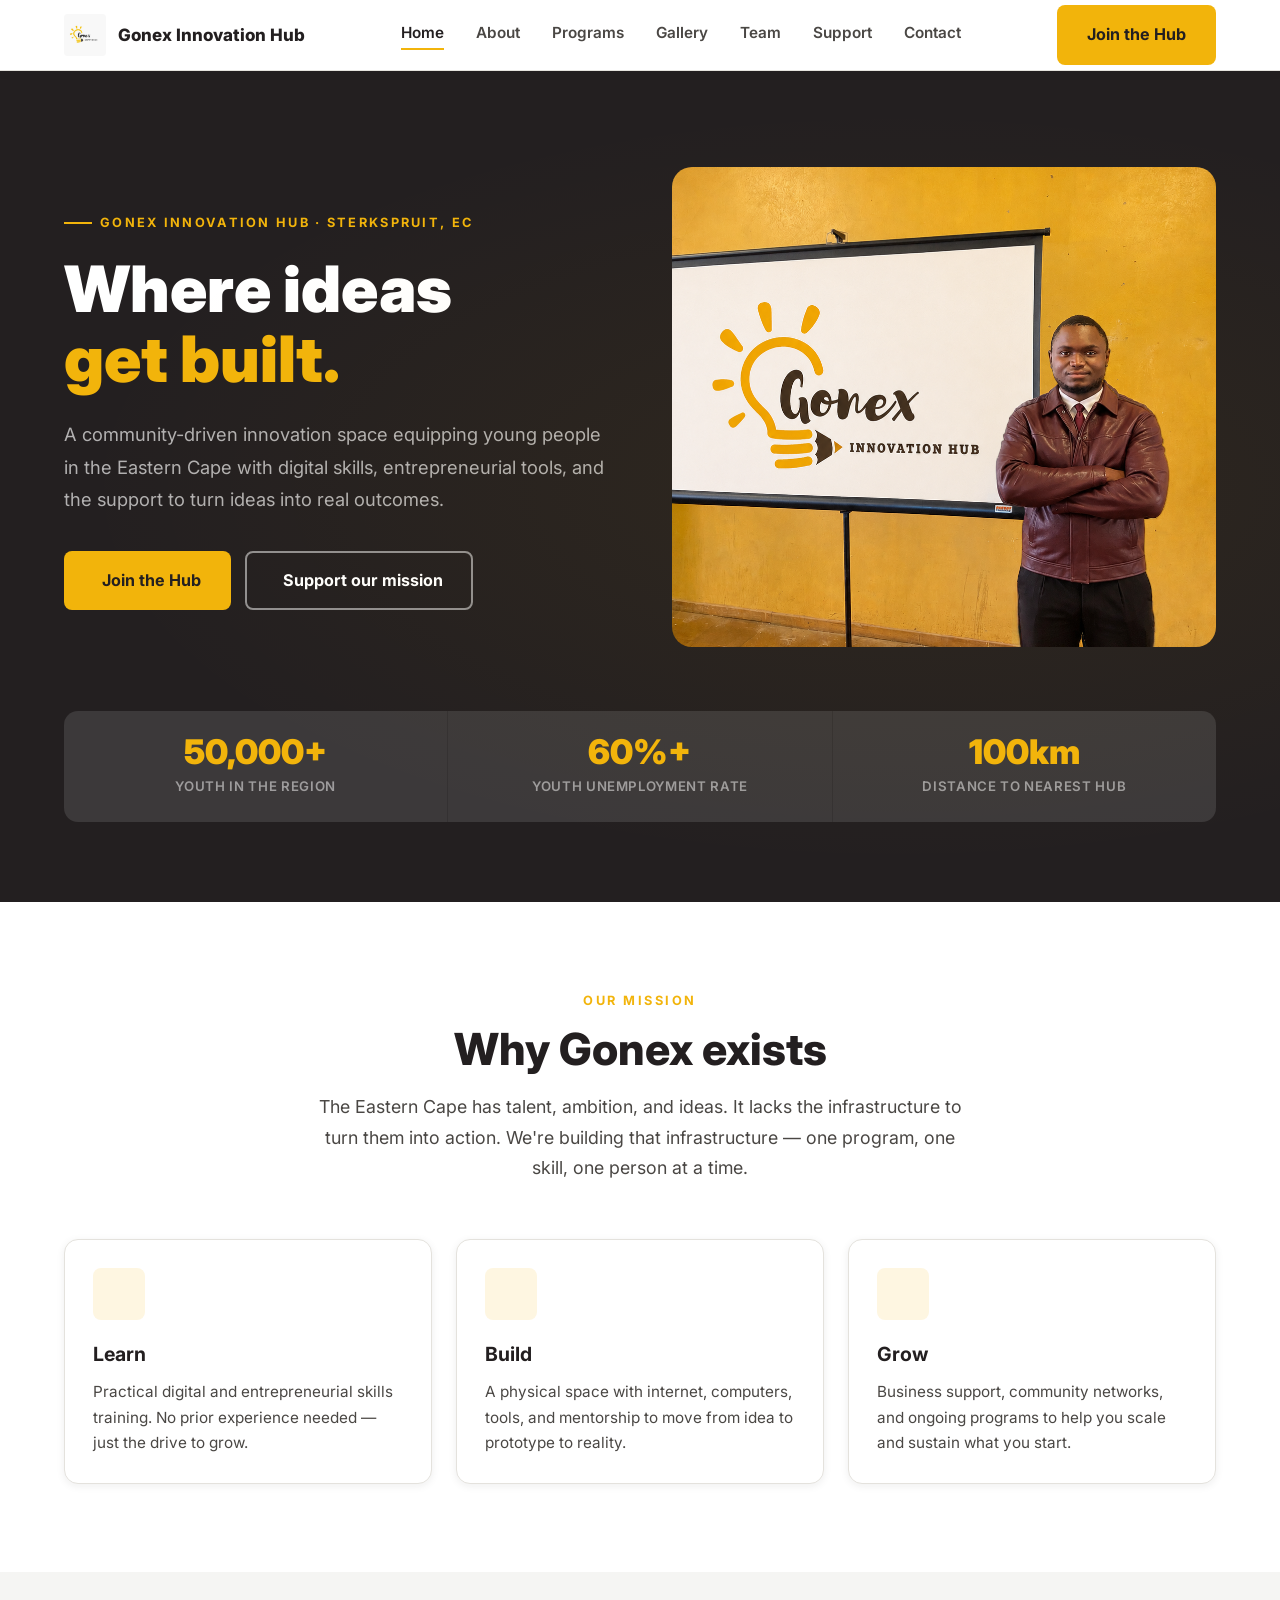
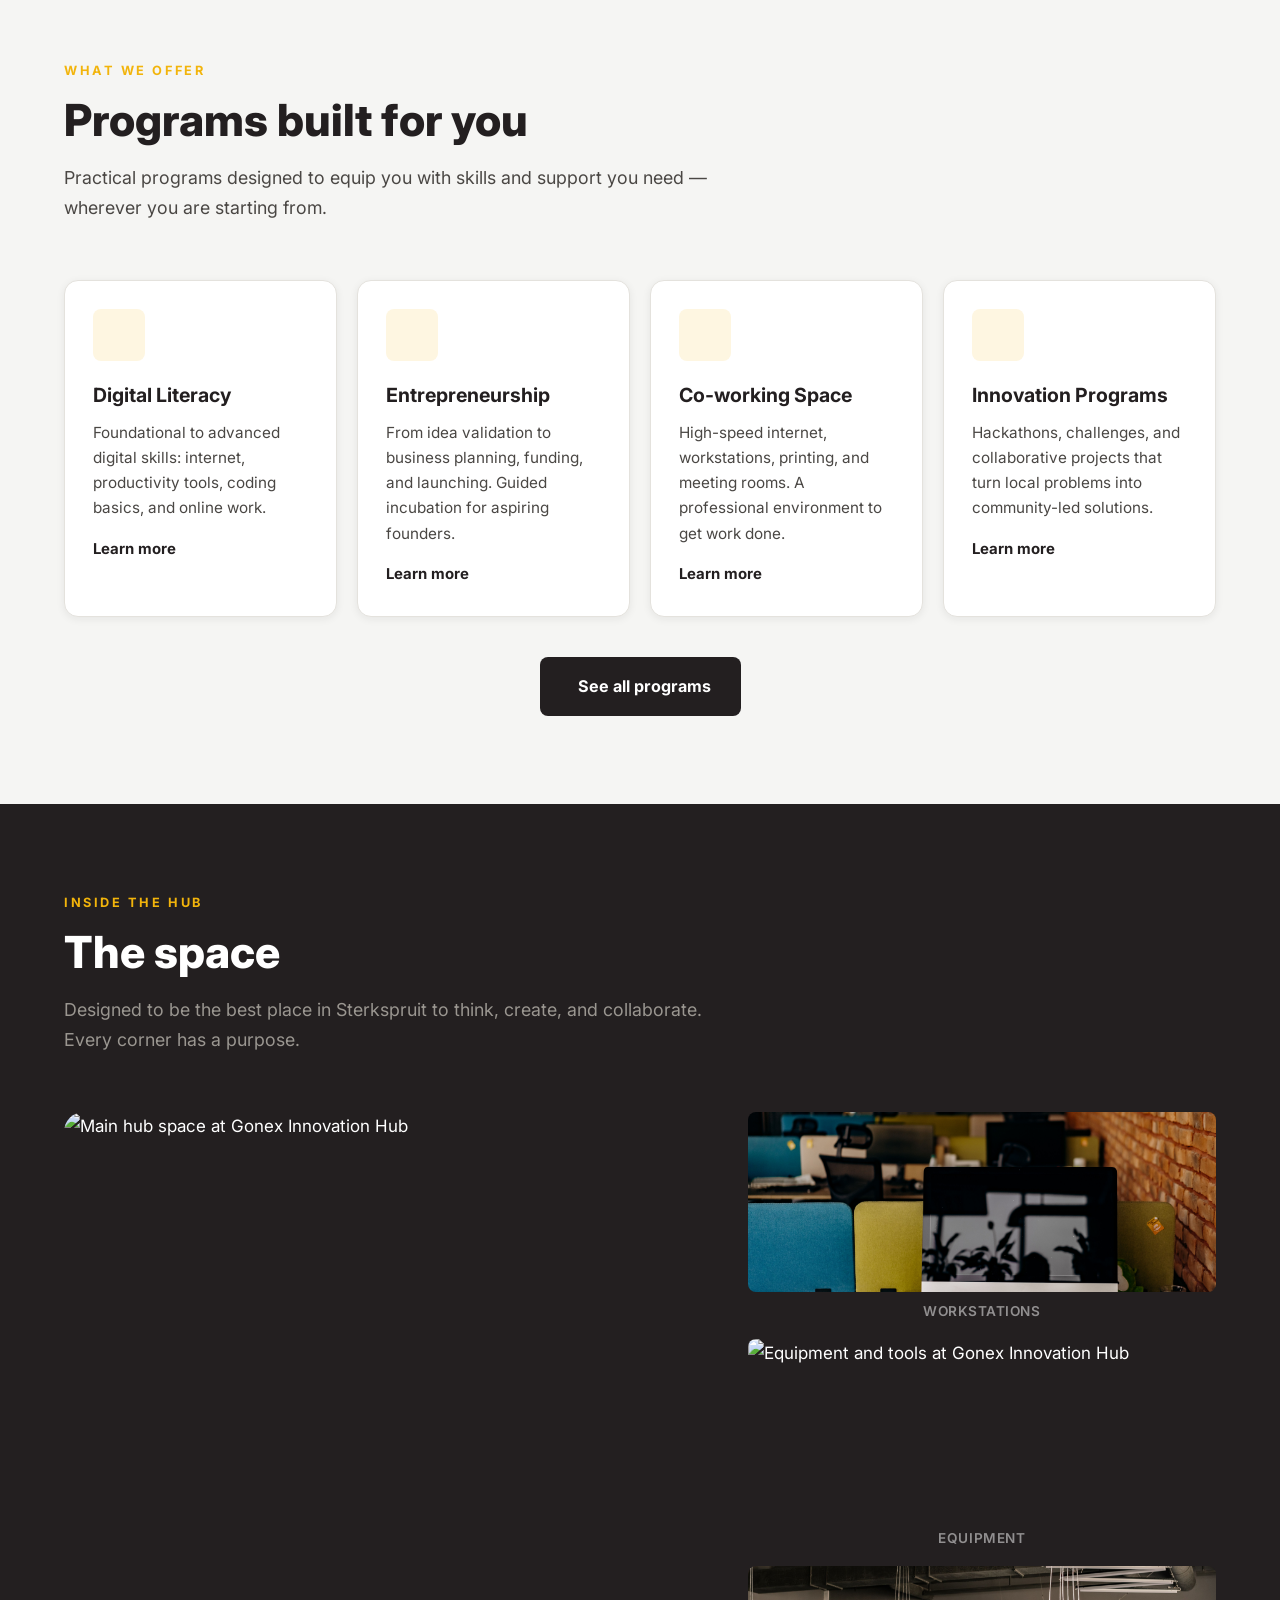
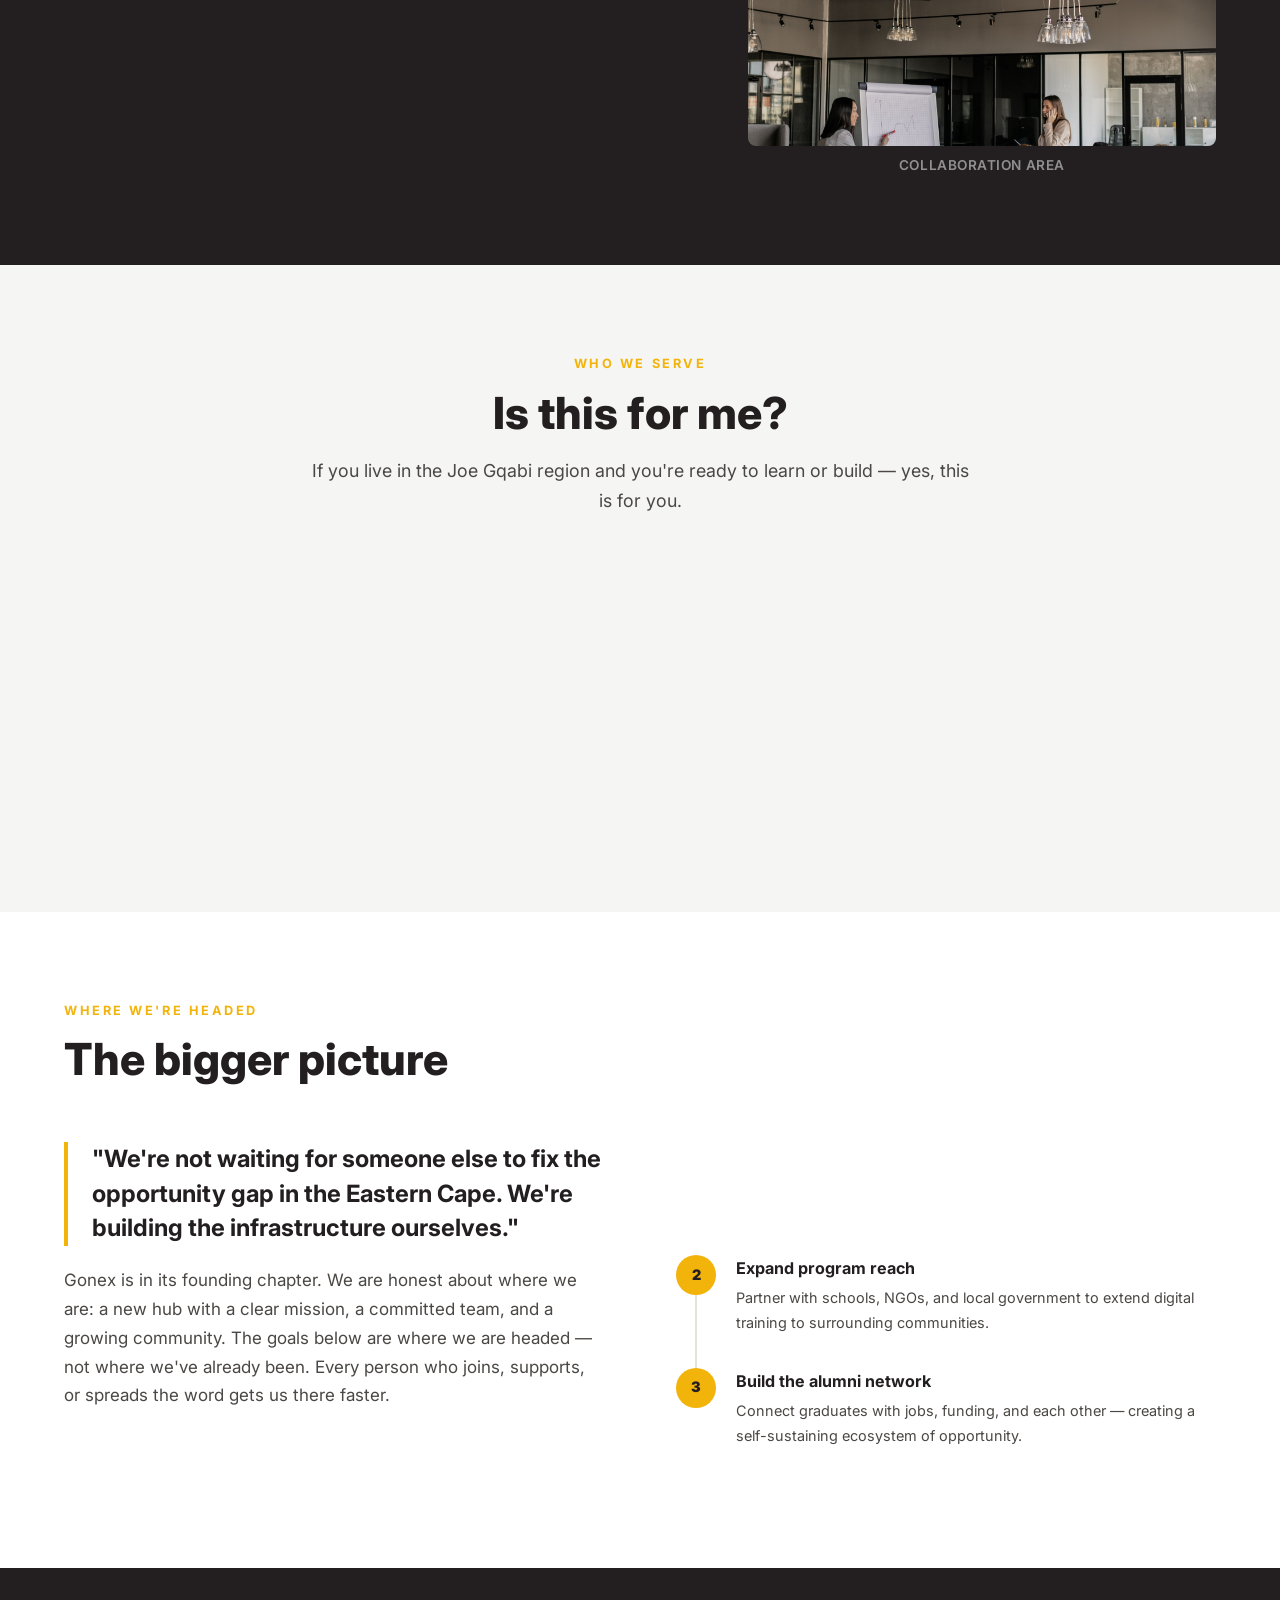
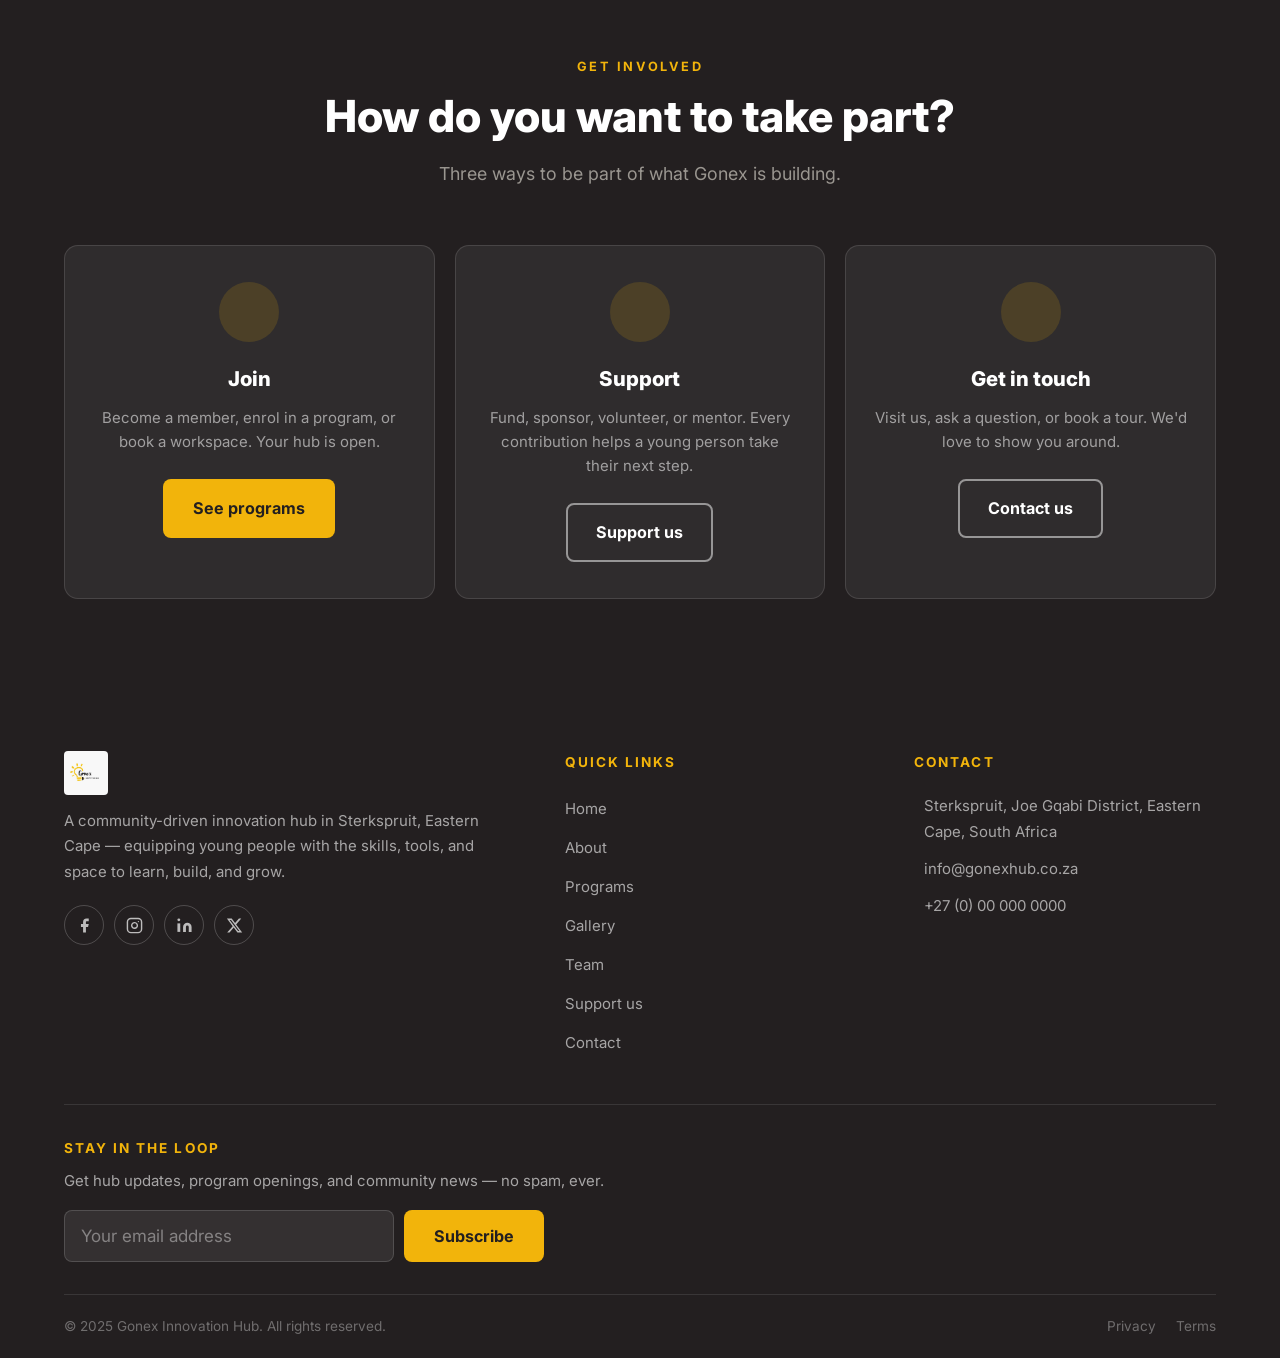
==== commit 67d4a48a: "Redesign Gonex Innovation Hub website" ====
--- a/Gonex Innovation Hub Website/index.html
+++ b/Gonex Innovation Hub Website/index.html
@@ -1,530 +1,405 @@
 <!DOCTYPE html>
 <html lang="en">
 <head>
-    <meta charset="UTF-8">
-    <meta name="viewport" content="width=device-width, initial-scale=1.0">
-    <title>Gonex Innovation Hub - Transforming Rural Communities Through Technology</title>
-    <link rel="stylesheet" href="styles.css">
-    <link href="https://fonts.googleapis.com/css2?family=Inter:wght@300;400;500;600;700&display=swap" rel="stylesheet">
-    <link rel="stylesheet" href="https://cdnjs.cloudflare.com/ajax/libs/font-awesome/6.0.0/css/all.min.css">
+  <meta charset="UTF-8">
+  <meta name="viewport" content="width=device-width, initial-scale=1.0">
+  <title>Gonex Innovation Hub — Where Ideas Get Built</title>
+  <meta name="description" content="Gonex Innovation Hub is a youth-focused space in the Eastern Cape where people learn, build, and grow through digital skills, entrepreneurship, and community programs.">
+  <link rel="preconnect" href="https://fonts.googleapis.com">
+  <link rel="preconnect" href="https://fonts.gstatic.com" crossorigin>
+  <link href="https://fonts.googleapis.com/css2?family=Inter:wght@300;400;500;600;700;800;900&display=swap" rel="stylesheet">
+  <link rel="stylesheet" href="styles.css">
 </head>
 <body>
-    <!-- Navigation -->
-    <nav class="navbar">
-        <div class="nav-container">
-            <div class="nav-logo">
-                <img src="GNILogo.jpg" alt="Gonex Innovation Hub">
-                <span>GONEX</span>
-            </div>
-            <ul class="nav-menu">
-                <li><a href="#home">Home</a></li>
-                <li><a href="#about">About</a></li>
-                <li><a href="#programs">Programs</a></li>
-                <li><a href="#team">Team</a></li>
-                <li><a href="#impact">Impact</a></li>
-                <li><a href="#contact">Contact</a></li>
-            </ul>
-            <div class="hamburger">
-                <span></span>
-                <span></span>
-                <span></span>
-            </div>
-        </div>
-    </nav>
-
-    <!-- Hero Section -->
-    <section id="home" class="hero">
-        <div class="hero-background">
-            <div class="hero-overlay"></div>
-        </div>
-        <div class="hero-content">
-            <div class="hero-text">
-                <h1 class="hero-title">
-                    <span class="highlight">Transforming</span> Rural Communities
-                    <br>Through <span class="gradient-text">Innovation</span>
-                </h1>
-                <p class="hero-subtitle">
-                    Gonex Innovation Hub aims to accelerate digital and economic inclusion in Sterkspruit, Eastern Cape, 
-                    with plans to bridge the digital divide for over 50,000+ youth in our region.
-                </p>
-                <div class="hero-buttons">
-                    <a href="#programs" class="btn btn-primary">Explore Programs</a>
-                    <a href="#contact" class="btn btn-secondary">Get Involved</a>
-                </div>
-            </div>
-            <div class="hero-stats">
-                <div class="stat-item">
-                    <div class="stat-number">50,000+</div>
-                    <div class="stat-label">Youth to Impact</div>
-                </div>
-                <div class="stat-item">
-                    <div class="stat-number">100km</div>
-                    <div class="stat-label">Nearest Tech Center</div>
-                </div>
-                <div class="stat-item">
-                    <div class="stat-number">60%+</div>
-                    <div class="stat-label">Youth Unemployment</div>
-                </div>
-            </div>
-        </div>
-        <div class="scroll-indicator">
-            <div class="scroll-arrow"></div>
-        </div>
-    </section>
-
-    <!-- About Section -->
-    <section id="about" class="about">
-        <div class="container">
-            <div class="section-header">
-                <h2>About Gonex Innovation Hub</h2>
-                <p>Pioneering technology and innovation in rural Eastern Cape</p>
-            </div>
-            
-            <div class="about-grid">
-                <div class="about-content">
-                    <div class="about-card">
-                        <div class="card-icon">
-                            <i class="fas fa-lightbulb"></i>
-                        </div>
-                        <h3>Our Vision</h3>
-                        <p>To transform underserved communities, especially black youth and women, through scalable technology-based solutions that will create sustainable economic development.</p>
-                    </div>
-                    
-                    <div class="about-card">
-                        <div class="card-icon">
-                            <i class="fas fa-target"></i>
-                        </div>
-                        <h3>Our Mission</h3>
-                        <p>To accelerate digital and economic inclusion through technology and innovation, operating as a 100% black-owned Level 1 B-BBEE organization focused on high-impact development programs.</p>
-                    </div>
-                    
-                    <div class="about-card">
-                        <div class="card-icon">
-                            <i class="fas fa-map-marker-alt"></i>
-                        </div>
-                        <h3>Strategic Location</h3>
-                        <p>Located in Sterkspruit, Eastern Cape, near the Lesotho border, we will provide unique cross-border opportunities and serve as the first rural technology center in the region.</p>
-                    </div>
-                </div>
-                
-                <div class="problem-solution">
-                    <div class="problem-section">
-                        <h3>The Challenge We're Addressing</h3>
-                        <ul class="challenge-list">
-                            <li><i class="fas fa-exclamation-triangle"></i> 60%+ youth unemployment in our community</li>
-                            <li><i class="fas fa-exclamation-triangle"></i> Zero access to digital skills training within 100km radius</li>
-                            <li><i class="fas fa-exclamation-triangle"></i> R290 billion digital economy growing, but rural youth excluded</li>
-                            <li><i class="fas fa-exclamation-triangle"></i> 2.3 million youth in Eastern Cape with minimal digital skills access</li>
-                        </ul>
-                    </div>
-                    
-                    <div class="solution-section">
-                        <h3>Our Solution</h3>
-                        <p>Gonex Innovation Hub will serve as the first rural technology center in the region, delivering combined innovation, accessibility, and efficiency to create long-term impact through comprehensive digital skills training and entrepreneurship development.</p>
-                    </div>
-                </div>
-            </div>
-        </div>
-    </section>
-
-    <!-- Programs Section -->
-    <section id="programs" class="programs">
-        <div class="container">
-            <div class="section-header">
-                <h2>Our Programs & Services</h2>
-                <p>Comprehensive support for digital transformation and entrepreneurship</p>
-            </div>
-            
-            <div class="programs-grid">
-                <div class="program-card">
-                    <div class="program-icon">
-                        <i class="fas fa-laptop-code"></i>
-                    </div>
-                    <h3>Digital Literacy Training</h3>
-                    <p>We will offer Microsoft Office, internet skills, email communication, and comprehensive coding bootcamps designed for beginners to advanced learners.</p>
-                    <ul>
-                        <li>Basic computer skills</li>
-                        <li>Web development</li>
-                        <li>Programming fundamentals</li>
-                        <li>Digital communication</li>
-                    </ul>
-                </div>
-                
-                <div class="program-card">
-                    <div class="program-icon">
-                        <i class="fas fa-rocket"></i>
-                    </div>
-                    <h3>Entrepreneurship Development</h3>
-                    <p>We plan to provide business planning, financial literacy, startup support, and comprehensive mentorship programs for aspiring entrepreneurs.</p>
-                    <ul>
-                        <li>Business plan development</li>
-                        <li>Financial literacy training</li>
-                        <li>Startup incubation</li>
-                        <li>Market access support</li>
-                    </ul>
-                </div>
-                
-                <div class="program-card">
-                    <div class="program-icon">
-                        <i class="fas fa-users"></i>
-                    </div>
-                    <h3>Co-working Space</h3>
-                    <p>We aim to establish 20 modern workstations with high-speed internet, specialized labs, and industry-standard tools and equipment.</p>
-                    <ul>
-                        <li>High-speed internet access</li>
-                        <li>Modern workstations</li>
-                        <li>Specialized laboratories</li>
-                        <li>Industry equipment</li>
-                    </ul>
-                </div>
-                
-                <div class="program-card">
-                    <div class="program-icon">
-                        <i class="fas fa-lightbulb"></i>
-                    </div>
-                    <h3>Innovation Programs</h3>
-                    <p>We will organize hackathons, pitch competitions, mentorship programs, and community-driven innovation initiatives.</p>
-                    <ul>
-                        <li>Planned monthly hackathons</li>
-                        <li>Future pitch competitions</li>
-                        <li>Mentorship matching programs</li>
-                        <li>Upcoming innovation challenges</li>
-                    </ul>
-                </div>
-                
-                <div class="program-card">
-                    <div class="program-icon">
-                        <i class="fas fa-handshake"></i>
-                    </div>
-                    <h3>Business Support Services</h3>
-                    <p>We will provide tailored business development support and market access for entrepreneurs in the tech and creative economy space.</p>
-                    <ul>
-                        <li>Business development</li>
-                        <li>Market access facilitation</li>
-                        <li>Funding channel identification</li>
-                        <li>Growth acceleration</li>
-                    </ul>
-                </div>
-                
-                <div class="program-card">
-                    <div class="program-icon">
-                        <i class="fas fa-graduation-cap"></i>
-                    </div>
-                    <h3>Skills Development</h3>
-                    <p>We plan to offer accredited workshops on various ICT topics and masterclasses with industry professionals.</p>
-                    <ul>
-                        <li>Planned accredited ICT courses</li>
-                        <li>Future industry masterclasses</li>
-                        <li>Professional certification programs</li>
-                        <li>Hands-on experience opportunities</li>
-                    </ul>
-                </div>
-            </div>
-        </div>
-    </section>
-
-    <!-- Team Section -->
-    <section id="team" class="team">
-        <div class="container">
-            <div class="section-header">
-                <h2>Meet Our Leadership Team</h2>
-                <p>Passionate leaders driving innovation and transformation in rural Eastern Cape</p>
-            </div>
-            
-            <div class="team-grid">
-                <div class="team-member">
-                    <div class="member-image">
-                        <img src="CEOFounderManGee.jpg" alt="Yongama Goso">
-                        <div class="member-overlay">
-                            <div class="social-links">
-                                <a href="#"><i class="fab fa-linkedin"></i></a>
-                                <a href="#"><i class="fab fa-twitter"></i></a>
-                                <a href="mailto:goso.yonga@gmail.com"><i class="fas fa-envelope"></i></a>
-                            </div>
-                        </div>
-                    </div>
-                    <div class="member-info">
-                        <h3>Yongama Goso</h3>
-                        <p class="member-role">CEO & Founder</p>
-                        <p class="member-bio">
-                            Yongama Goso is pursuing a Bachelor of Commerce in Information Systems at the University of Fort Hare. 
-                            Currently based in East London but originally from Sterkspruit, he brings visionary leadership and 
-                            deep community understanding to drive digital transformation in rural Eastern Cape.
-                        </p>
-                    </div>
-                </div>
-                
-                <div class="team-member">
-                    <div class="member-image">
-                        <img src="CoFounder1Mzolisto.jpg" alt="Mzoli Somi">
-                        <div class="member-overlay">
-                            <div class="social-links">
-                                <a href="#"><i class="fab fa-linkedin"></i></a>
-                                <a href="#"><i class="fab fa-twitter"></i></a>
-                                <a href="#"><i class="fas fa-envelope"></i></a>
-                            </div>
-                        </div>
-                    </div>
-                    <div class="member-info">
-                        <h3>Mzoli Somi</h3>
-                        <p class="member-role">Co-Founder</p>
-                        <p class="member-bio">
-                            Mzoli Somi is a Bachelor of Commerce Information Systems student at the University of Fort Hare 
-                            and a Data Analytics EBL graduate. Originally from Redoubt, Bizana, he brings expertise in 
-                            data analytics and business intelligence to drive evidence-based innovation strategies.
-                        </p>
-                    </div>
-                </div>
-                
-                <div class="team-member">
-                    <div class="member-image">
-                        <img src="CoFounder2YkayJoe.jpg" alt="Yamkela Kulu">
-                        <div class="member-overlay">
-                            <div class="social-links">
-                                <a href="#"><i class="fab fa-linkedin"></i></a>
-                                <a href="#"><i class="fab fa-twitter"></i></a>
-                                <a href="#"><i class="fas fa-envelope"></i></a>
-                            </div>
-                        </div>
-                    </div>
-                    <div class="member-info">
-                        <h3>Yamkela Kulu</h3>
-                        <p class="member-role">Co-Founder</p>
-                        <p class="member-bio">
-                            Yamkela Kulu is a second-year Electrical Engineering student at Central University of Technology. 
-                            Originally from Sterkspruit, he brings technical expertise in electrical systems and engineering 
-                            innovation to support the hub's infrastructure and technology development initiatives.
-                        </p>
-                    </div>
-                </div>
-                
-                <div class="team-member">
-                    <div class="member-image">
-                        <img src="CoFounder3ManTee.jpg" alt="Asenath Oziel Tyhaliti">
-                        <div class="member-overlay">
-                            <div class="social-links">
-                                <a href="#"><i class="fab fa-linkedin"></i></a>
-                                <a href="#"><i class="fab fa-twitter"></i></a>
-                                <a href="#"><i class="fas fa-envelope"></i></a>
-                            </div>
-                        </div>
-                    </div>
-                    <div class="member-info">
-                        <h3>Asenath Oziel Tyhaliti</h3>
-                        <p class="member-role">Co-Founder</p>
-                        <p class="member-bio">
-                            Asenath Oziel Tyhaliti is pursuing dual qualifications in Computer Science at Tshwane University 
-                            of Technology and Metallurgy at the University of Pretoria. Originally from Ephondweni in 
-                            Sterkspruit, he brings multidisciplinary expertise in technology and materials science.
-                        </p>
-                    </div>
-                </div>
-            </div>
-        </div>
-    </section>
-
-    <!-- Impact Section -->
-    <section id="impact" class="impact">
-        <div class="container">
-            <div class="section-header">
-                <h2>Our Impact & Opportunities</h2>
-                <p>Creating measurable change in rural communities</p>
-            </div>
-            
-            <div class="impact-content">
-                <div class="impact-stats">
-                    <div class="stat-card">
-                        <div class="stat-icon">
-                            <i class="fas fa-users"></i>
-                        </div>
-                        <div class="stat-info">
-                            <h3>2,000+</h3>
-                            <p>Youth we aim to train in our 15km radius</p>
-                        </div>
-                    </div>
-                    
-                    <div class="stat-card">
-                        <div class="stat-icon">
-                            <i class="fas fa-school"></i>
-                        </div>
-                        <div class="stat-info">
-                            <h3>106</h3>
-                            <p>Schools in surrounding area with no technology training access</p>
-                        </div>
-                    </div>
-                    
-                    <div class="stat-card">
-                        <div class="stat-icon">
-                            <i class="fas fa-map-marked-alt"></i>
-                        </div>
-                        <div class="stat-info">
-                            <h3>400km</h3>
-                            <p>Distance to nearest tech training center in East London</p>
-                        </div>
-                    </div>
-                    
-                    <div class="stat-card">
-                        <div class="stat-icon">
-                            <i class="fas fa-trophy"></i>
-                        </div>
-                        <div class="stat-info">
-                            <h3>First</h3>
-                            <p>Innovation hub planned for the Joe Gqabi District</p>
-                        </div>
-                    </div>
-                </div>
-                
-                <div class="impact-framework">
-                    <h3>Our Operational Framework</h3>
-                    <div class="framework-grid">
-                        <div class="framework-item">
-                            <i class="fas fa-certificate"></i>
-                            <h4>B-BBEE Compliance</h4>
-                            <p>100% black-owned Level 1 B-BBEE organization contributing to Socio-Economic Development and Skills Development scorecards.</p>
-                        </div>
-                        
-                        <div class="framework-item">
-                            <i class="fas fa-chart-line"></i>
-                            <h4>IRIS+ Metrics</h4>
-                            <p>Ensuring our impact is measurable, comparable, and meets global impact investment standards.</p>
-                        </div>
-                        
-                        <div class="framework-item">
-                            <i class="fas fa-globe"></i>
-                            <h4>UN SDGs Alignment</h4>
-                            <p>Directly contributing to SDG 4 (Quality Education), SDG 8 (Decent Work), and SDG 9 (Innovation & Infrastructure).</p>
-                        </div>
-                        
-                        <div class="framework-item">
-                            <i class="fas fa-hands-helping"></i>
-                            <h4>Public Benefit</h4>
-                            <p>Registered Public Benefit Organisation reinvesting all surplus into community-centered initiatives.</p>
-                        </div>
-                    </div>
-                </div>
-            </div>
-        </div>
-    </section>
-
-    <!-- Contact Section -->
-    <section id="contact" class="contact">
-        <div class="container">
-            <div class="section-header">
-                <h2>Get Involved</h2>
-                <p>Join us in shaping the future of Sterkspruit and transforming rural communities</p>
-            </div>
-            
-            <div class="contact-content">
-                <div class="contact-info">
-                    <div class="contact-card">
-                        <div class="contact-icon">
-                            <i class="fas fa-map-marker-alt"></i>
-                        </div>
-                        <h3>Location</h3>
-                        <p>Sterkspruit<br>Eastern Cape<br>South Africa</p>
-                    </div>
-                    
-                    <div class="contact-card">
-                        <div class="contact-icon">
-                            <i class="fas fa-envelope"></i>
-                        </div>
-                        <h3>Email</h3>
-                        <p><a href="mailto:info@gonexinnovationhub.com">info@gonexinnovationhub.com</a></p>
-                        <p><a href="mailto:goso.yonga@gmail.com">goso.yonga@gmail.com</a></p>
-                    </div>
-                    
-                    <div class="contact-card">
-                        <div class="contact-icon">
-                            <i class="fas fa-phone"></i>
-                        </div>
-                        <h3>Phone</h3>
-                        <p>+27 63 224 9442</p>
-                    </div>
-                </div>
-                
-                <div class="contact-form">
-                    <h3>Send us a Message</h3>
-                    <form>
-                        <div class="form-group">
-                            <input type="text" placeholder="Your Name" required>
-                            <input type="email" placeholder="Your Email" required>
-                        </div>
-                        <div class="form-group">
-                            <input type="text" placeholder="Subject" required>
-                        </div>
-                        <div class="form-group">
-                            <textarea placeholder="Your Message" rows="5" required></textarea>
-                        </div>
-                        <button type="submit" class="btn btn-primary">Send Message</button>
-                    </form>
-                </div>
-            </div>
-            
-            <div class="funding-call">
-                <div class="funding-content">
-                    <h3>Investment Opportunity</h3>
-                    <p>Total Funding Required: <strong>R260,000</strong></p>
-                    <p>Join us in creating lasting change that bridges the digital divide and unlocks the potential of rural youth in Eastern Cape.</p>
-                    <a href="mailto:goso.yonga@gmail.com" class="btn btn-secondary">Partner With Us</a>
-                </div>
-            </div>
-        </div>
-    </section>
-
-    <!-- Footer -->
-    <footer class="footer">
-        <div class="container">
-            <div class="footer-content">
-                <div class="footer-section">
-                    <div class="footer-logo">
-                        <img src="GNILogo.jpg" alt="Gonex Innovation Hub">
-                        <span>GONEX INNOVATION HUB</span>
-                    </div>
-                    <p>Transforming rural communities through technology and innovation in Sterkspruit, Eastern Cape.</p>
-                    <div class="social-links">
-                        <a href="#"><i class="fab fa-facebook"></i></a>
-                        <a href="#"><i class="fab fa-twitter"></i></a>
-                        <a href="#"><i class="fab fa-linkedin"></i></a>
-                        <a href="#"><i class="fab fa-instagram"></i></a>
-                    </div>
-                </div>
-                
-                <div class="footer-section">
-                    <h4>Quick Links</h4>
-                    <ul>
-                        <li><a href="#about">About Us</a></li>
-                        <li><a href="#programs">Programs</a></li>
-                        <li><a href="#team">Our Team</a></li>
-                        <li><a href="#impact">Impact</a></li>
-                    </ul>
-                </div>
-                
-                <div class="footer-section">
-                    <h4>Programs</h4>
-                    <ul>
-                        <li><a href="#programs">Digital Literacy</a></li>
-                        <li><a href="#programs">Entrepreneurship</a></li>
-                        <li><a href="#programs">Co-working Space</a></li>
-                        <li><a href="#programs">Innovation Programs</a></li>
-                    </ul>
-                </div>
-                
-                <div class="footer-section">
-                    <h4>Contact Info</h4>
-                    <ul>
-                        <li><i class="fas fa-map-marker-alt"></i> Sterkspruit, Eastern Cape</li>
-                        <li><i class="fas fa-phone"></i> +27 63 224 9442</li>
-                        <li><i class="fas fa-envelope"></i> info@gonexinnovationhub.com</li>
-                    </ul>
-                </div>
-            </div>
-            
-            <div class="footer-bottom">
-                <p>&copy; 2025 Gonex Innovation Hub. All rights reserved. | Transforming Rural Communities Through Technology</p>
-            </div>
-        </div>
-    </footer>
-
-    <script src="script.js"></script>
+
+<!-- ============================================================
+     NAVIGATION
+     ============================================================ -->
+<nav class="navbar">
+  <div class="container">
+    <div class="nav-inner">
+      <a href="index.html" class="nav-logo">
+        <img src="images/GNILogo.jpg" alt="Gonex Innovation Hub logo">
+        <div class="nav-logo-text">
+          Gonex Innovation Hub
+          
+        </div>
+      </a>
+      <div class="nav-links">
+        <a href="index.html" class="active">Home</a>
+        <a href="about.html">About</a>
+        <a href="programs.html">Programs</a>
+        <a href="gallery.html">Gallery</a>
+        <a href="team.html">Team</a>
+        <a href="support.html">Support</a>
+        <a href="contact.html">Contact</a>
+      </div>
+      <div class="nav-actions">
+        <a href="programs.html" class="btn btn-primary">Join the Hub</a>
+        <button class="hamburger" aria-label="Open menu" aria-expanded="false">
+          <span></span><span></span><span></span>
+        </button>
+      </div>
+    </div>
+  </div>
+  <div class="nav-mobile">
+    <a href="index.html">Home</a>
+    <a href="about.html">About</a>
+    <a href="programs.html">Programs</a>
+    <a href="gallery.html">Gallery</a>
+    <a href="team.html">Team</a>
+    <a href="support.html">Support</a>
+    <a href="contact.html">Contact</a>
+    <a href="programs.html" class="btn btn-primary">Join the Hub</a>
+  </div>
+</nav>
+
+<!-- ============================================================
+     HERO
+     ============================================================ -->
+<section class="hero">
+  <div class="container">
+    <div class="hero-inner">
+      <div class="hero-content">
+        <div class="hero-eyebrow">Gonex Innovation Hub · Sterkspruit, EC</div>
+        <h1 class="hero-title">
+          Where ideas<br>
+          <span class="accent">get built.</span>
+        </h1>
+        <p class="hero-sub">
+          A community-driven innovation space equipping young people in the Eastern Cape with digital skills, entrepreneurial tools, and the support to turn ideas into real outcomes.
+        </p>
+        <div class="hero-actions">
+          <a href="programs.html" class="btn btn-primary">
+            <i data-lucide="rocket"></i> Join the Hub
+          </a>
+          <a href="support.html" class="btn btn-ghost-light">
+            <i data-lucide="heart"></i> Support our mission
+          </a>
+        </div>
+      </div>
+      <div class="hero-image">
+        <img src="images/Home.png" alt="Gonex Innovation Hub space — Sterkspruit, Eastern Cape" class="hero-img">
+      </div>
+    </div>
+
+    <div class="hero-stats">
+      <div class="stat-item">
+        <div class="stat-num"><span data-target="50000" data-suffix="+">0</span></div>
+        <div class="stat-lbl">Youth in the region</div>
+      </div>
+      <div class="stat-item">
+        <div class="stat-num"><span data-target="60" data-suffix="%+">0</span></div>
+        <div class="stat-lbl">Youth unemployment rate</div>
+      </div>
+      <div class="stat-item">
+        <div class="stat-num"><span data-target="100" data-suffix="km">0</span></div>
+        <div class="stat-lbl">Distance to nearest hub</div>
+      </div>
+    </div>
+  </div>
+</section>
+
+<!-- ============================================================
+     MISSION PILLARS
+     ============================================================ -->
+<section class="section-white">
+  <div class="container">
+    <div class="section-header centered">
+      <div class="section-eyebrow">Our mission</div>
+      <h2 class="section-title">Why Gonex exists</h2>
+      <p class="section-sub">The Eastern Cape has talent, ambition, and ideas. It lacks the infrastructure to turn them into action. We're building that infrastructure — one program, one skill, one person at a time.</p>
+    </div>
+    <div class="pillars-grid">
+      <div class="card fade-in">
+        <div class="card-body">
+          <div class="card-icon"><i data-lucide="book-open"></i></div>
+          <div class="card-title">Learn</div>
+          <p class="card-text">Practical digital and entrepreneurial skills training. No prior experience needed — just the drive to grow.</p>
+        </div>
+      </div>
+      <div class="card fade-in">
+        <div class="card-body">
+          <div class="card-icon"><i data-lucide="wrench"></i></div>
+          <div class="card-title">Build</div>
+          <p class="card-text">A physical space with internet, computers, tools, and mentorship to move from idea to prototype to reality.</p>
+        </div>
+      </div>
+      <div class="card fade-in">
+        <div class="card-body">
+          <div class="card-icon"><i data-lucide="trending-up"></i></div>
+          <div class="card-title">Grow</div>
+          <p class="card-text">Business support, community networks, and ongoing programs to help you scale and sustain what you start.</p>
+        </div>
+      </div>
+    </div>
+  </div>
+</section>
+
+<!-- ============================================================
+     PROGRAMS PREVIEW
+     ============================================================ -->
+<section class="section-light">
+  <div class="container">
+    <div class="section-header">
+      <div class="section-eyebrow">What we offer</div>
+      <h2 class="section-title">Programs built for you</h2>
+      <p class="section-sub">Practical programs designed to equip you with skills and support you need — wherever you are starting from.</p>
+    </div>
+    <div class="programs-grid">
+      <div class="card fade-in">
+        <div class="card-body">
+          <div class="card-icon"><i data-lucide="laptop"></i></div>
+          <div class="card-title">Digital Literacy</div>
+          <p class="card-text">Foundational to advanced digital skills: internet, productivity tools, coding basics, and online work.</p>
+          <a href="programs.html" class="card-link">Learn more <i data-lucide="arrow-right"></i></a>
+        </div>
+      </div>
+      <div class="card fade-in">
+        <div class="card-body">
+          <div class="card-icon"><i data-lucide="lightbulb"></i></div>
+          <div class="card-title">Entrepreneurship</div>
+          <p class="card-text">From idea validation to business planning, funding, and launching. Guided incubation for aspiring founders.</p>
+          <a href="programs.html" class="card-link">Learn more <i data-lucide="arrow-right"></i></a>
+        </div>
+      </div>
+      <div class="card fade-in">
+        <div class="card-body">
+          <div class="card-icon"><i data-lucide="monitor"></i></div>
+          <div class="card-title">Co-working Space</div>
+          <p class="card-text">High-speed internet, workstations, printing, and meeting rooms. A professional environment to get work done.</p>
+          <a href="programs.html" class="card-link">Learn more <i data-lucide="arrow-right"></i></a>
+        </div>
+      </div>
+      <div class="card fade-in">
+        <div class="card-body">
+          <div class="card-icon"><i data-lucide="zap"></i></div>
+          <div class="card-title">Innovation Programs</div>
+          <p class="card-text">Hackathons, challenges, and collaborative projects that turn local problems into community-led solutions.</p>
+          <a href="programs.html" class="card-link">Learn more <i data-lucide="arrow-right"></i></a>
+        </div>
+      </div>
+    </div>
+    <div class="programs-grid-footer">
+      <a href="programs.html" class="btn btn-dark">
+        <i data-lucide="grid"></i> See all programs
+      </a>
+    </div>
+  </div>
+</section>
+
+<!-- ============================================================
+     THE SPACE
+     ============================================================ -->
+<section class="section-dark">
+  <div class="container">
+    <div class="section-header">
+      <div class="section-eyebrow">Inside the hub</div>
+      <h2 class="section-title">The space</h2>
+      <p class="section-sub">Designed to be the best place in Sterkspruit to think, create, and collaborate. Every corner has a purpose.</p>
+    </div>
+    <div class="space-layout">
+      <div>
+        <img src="images/main hub.jpg" alt="Main hub space at Gonex Innovation Hub" class="space-main-img fade-in">
+      </div>
+      <div class="space-thumbs">
+        <div>
+          <img src="images/Workstations.jpg" alt="Workstations and computers at Gonex Innovation Hub" class="space-thumb-img fade-in">
+          <p class="space-caption">Workstations</p>
+        </div>
+        <div>
+          <img src="images/Equipment.jpg" alt="Equipment and tools at Gonex Innovation Hub" class="space-thumb-img fade-in">
+          <p class="space-caption">Equipment</p>
+        </div>
+        <div>
+          <img src="images/collaboration and meeting area.jpg" alt="Collaboration and meeting area at Gonex Innovation Hub" class="space-thumb-img fade-in">
+          <p class="space-caption">Collaboration area</p>
+        </div>
+      </div>
+    </div>
+  </div>
+</section>
+
+<!-- ============================================================
+     WHO IT'S FOR
+     ============================================================ -->
+<section class="section-light">
+  <div class="container">
+    <div class="section-header centered">
+      <div class="section-eyebrow">Who we serve</div>
+      <h2 class="section-title">Is this for me?</h2>
+      <p class="section-sub">If you live in the Joe Gqabi region and you're ready to learn or build — yes, this is for you.</p>
+    </div>
+    <div class="audience-grid">
+      <div class="audience-tile fade-in">
+        <div class="audience-icon"><i data-lucide="users"></i></div>
+        <div class="audience-title">Young People</div>
+        <p class="audience-text">Ages 16–35 looking for skills, opportunities, and a community that takes you seriously.</p>
+      </div>
+      <div class="audience-tile fade-in">
+        <div class="audience-icon"><i data-lucide="lightbulb"></i></div>
+        <div class="audience-title">Aspiring Founders</div>
+        <p class="audience-text">You have an idea. We have the workspace, mentorship, and tools to help you test and build it.</p>
+      </div>
+      <div class="audience-tile fade-in">
+        <div class="audience-icon"><i data-lucide="briefcase"></i></div>
+        <div class="audience-title">Freelancers</div>
+        <p class="audience-text">Need reliable internet and a professional environment? The hub is your office away from home.</p>
+      </div>
+      <div class="audience-tile fade-in">
+        <div class="audience-icon"><i data-lucide="home"></i></div>
+        <div class="audience-title">Community Members</div>
+        <p class="audience-text">Schools, organisations, and individuals who want to learn, collaborate, or run events in the space.</p>
+      </div>
+    </div>
+  </div>
+</section>
+
+<!-- ============================================================
+     VISION / ROADMAP
+     ============================================================ -->
+<section class="section-white">
+  <div class="container">
+    <div class="section-header">
+      <div class="section-eyebrow">Where we're headed</div>
+      <h2 class="section-title">The bigger picture</h2>
+    </div>
+    <div class="vision-inner">
+      <div>
+        <p class="vision-statement">"We're not waiting for someone else to fix the opportunity gap in the Eastern Cape. We're building the infrastructure ourselves."</p>
+        <p class="vision-body">Gonex is in its founding chapter. We are honest about where we are: a new hub with a clear mission, a committed team, and a growing community. The goals below are where we are headed — not where we've already been. Every person who joins, supports, or spreads the word gets us there faster.</p>
+      </div>
+      <div class="timeline">
+        <div class="timeline-item fade-in">
+          <div class="timeline-dot">1</div>
+          <div class="timeline-content">
+            <h4>Launch &amp; stabilise the hub</h4>
+            <p>Open the space, enrol the first cohort of members, and establish our core program delivery.</p>
+          </div>
+        </div>
+        <div class="timeline-item fade-in">
+          <div class="timeline-dot">2</div>
+          <div class="timeline-content">
+            <h4>Expand program reach</h4>
+            <p>Partner with schools, NGOs, and local government to extend digital training to surrounding communities.</p>
+          </div>
+        </div>
+        <div class="timeline-item fade-in">
+          <div class="timeline-dot">3</div>
+          <div class="timeline-content">
+            <h4>Build the alumni network</h4>
+            <p>Connect graduates with jobs, funding, and each other — creating a self-sustaining ecosystem of opportunity.</p>
+          </div>
+        </div>
+      </div>
+    </div>
+  </div>
+</section>
+
+<!-- ============================================================
+     GET INVOLVED CTA
+     ============================================================ -->
+<section class="section-dark">
+  <div class="container">
+    <div class="section-header centered">
+      <div class="section-eyebrow">Get involved</div>
+      <h2 class="section-title">How do you want to take part?</h2>
+      <p class="section-sub">Three ways to be part of what Gonex is building.</p>
+    </div>
+    <div class="cta-cards">
+      <div class="cta-card fade-in">
+        <div class="cta-card-icon"><i data-lucide="user-plus"></i></div>
+        <h3>Join</h3>
+        <p>Become a member, enrol in a program, or book a workspace. Your hub is open.</p>
+        <a href="programs.html" class="btn btn-primary">See programs</a>
+      </div>
+      <div class="cta-card fade-in">
+        <div class="cta-card-icon"><i data-lucide="heart"></i></div>
+        <h3>Support</h3>
+        <p>Fund, sponsor, volunteer, or mentor. Every contribution helps a young person take their next step.</p>
+        <a href="support.html" class="btn btn-ghost-light">Support us</a>
+      </div>
+      <div class="cta-card fade-in">
+        <div class="cta-card-icon"><i data-lucide="message-circle"></i></div>
+        <h3>Get in touch</h3>
+        <p>Visit us, ask a question, or book a tour. We'd love to show you around.</p>
+        <a href="contact.html" class="btn btn-ghost-light">Contact us</a>
+      </div>
+    </div>
+  </div>
+</section>
+
+<!-- ============================================================
+     FOOTER
+     ============================================================ -->
+<footer class="footer">
+  <div class="container">
+    <div class="footer-grid">
+      <div class="footer-brand">
+        <img src="images/GNILogo.jpg" alt="Gonex Innovation Hub">
+        <p>A community-driven innovation hub in Sterkspruit, Eastern Cape — equipping young people with the skills, tools, and space to learn, build, and grow.</p>
+        <div class="social-links">
+          <a href="#" data-platform="facebook" aria-label="Facebook">
+            <svg viewBox="0 0 24 24" fill="currentColor" width="17" height="17" aria-hidden="true"><path d="M18 2h-3a5 5 0 0 0-5 5v3H7v4h3v8h4v-8h3l1-4h-4V7a1 1 0 0 1 1-1h3z"/></svg>
+          </a>
+          <a href="#" data-platform="instagram" aria-label="Instagram">
+            <svg viewBox="0 0 24 24" fill="none" stroke="currentColor" stroke-width="2" stroke-linecap="round" stroke-linejoin="round" width="17" height="17" aria-hidden="true"><rect x="2" y="2" width="20" height="20" rx="5" ry="5"/><path d="M16 11.37A4 4 0 1 1 12.63 8 4 4 0 0 1 16 11.37z"/><line x1="17.5" y1="6.5" x2="17.51" y2="6.5"/></svg>
+          </a>
+          <a href="#" data-platform="linkedin" aria-label="LinkedIn">
+            <svg viewBox="0 0 24 24" fill="currentColor" width="17" height="17" aria-hidden="true"><path d="M16 8a6 6 0 0 1 6 6v7h-4v-7a2 2 0 0 0-2-2 2 2 0 0 0-2 2v7h-4v-7a6 6 0 0 1 6-6z"/><rect x="2" y="9" width="4" height="12"/><circle cx="4" cy="4" r="2"/></svg>
+          </a>
+          <a href="#" data-platform="twitter" aria-label="Twitter / X">
+            <svg viewBox="0 0 24 24" fill="currentColor" width="17" height="17" aria-hidden="true"><path d="M18.244 2.25h3.308l-7.227 8.26 8.502 11.24H16.17l-5.214-6.817L4.99 21.75H1.68l7.73-8.835L1.254 2.25H8.08l4.713 6.231zm-1.161 17.52h1.833L7.084 4.126H5.117z"/></svg>
+          </a>
+        </div>
+      </div>
+      <div class="footer-col">
+        <h4>Quick links</h4>
+        <ul>
+          <li><a href="index.html">Home</a></li>
+          <li><a href="about.html">About</a></li>
+          <li><a href="programs.html">Programs</a></li>
+          <li><a href="gallery.html">Gallery</a></li>
+          <li><a href="team.html">Team</a></li>
+          <li><a href="support.html">Support us</a></li>
+          <li><a href="contact.html">Contact</a></li>
+        </ul>
+      </div>
+      <div class="footer-col">
+        <h4>Contact</h4>
+        <div class="footer-contact-item">
+          <i data-lucide="map-pin"></i>
+          <span>Sterkspruit, Joe Gqabi District, Eastern Cape, South Africa</span>
+        </div>
+        <div class="footer-contact-item">
+          <i data-lucide="mail"></i>
+          <a href="mailto:info@gonexhub.co.za">info@gonexhub.co.za</a>
+        </div>
+        <div class="footer-contact-item">
+          <i data-lucide="phone"></i>
+          <a href="tel:+27000000000">+27 (0) 00 000 0000</a>
+        </div>
+      </div>
+    </div>
+    <div class="footer-newsletter">
+      <h4>Stay in the loop</h4>
+      <p>Get hub updates, program openings, and community news — no spam, ever.</p>
+      <form id="newsletter-form" class="newsletter-form">
+        <input type="email" placeholder="Your email address" aria-label="Email address" required>
+        <button type="submit" class="btn btn-primary">Subscribe</button>
+      </form>
+    </div>
+    <div class="footer-bottom">
+      <span>&copy; 2025 Gonex Innovation Hub. All rights reserved.</span>
+      <div class="footer-bottom-links">
+        <a href="#">Privacy</a>
+        <a href="#">Terms</a>
+      </div>
+    </div>
+  </div>
+</footer>
+
+<script src="https://unpkg.com/lucide@latest/dist/umd/lucide.min.js"></script>
+<script src="script.js"></script>
 </body>
-</html>+</html>
--- a/Gonex Innovation Hub Website/styles.css
+++ b/Gonex Innovation Hub Website/styles.css
@@ -1,957 +1,1711 @@
-/* Reset and Base Styles */
-* {
-    margin: 0;
-    padding: 0;
-    box-sizing: border-box;
-}
-
-html {
-    scroll-behavior: smooth;
-}
-
+/* ===================================================
+   GONEX INNOVATION HUB — styles.css
+   Brand: Yellow #F2B40B · Charcoal #231F20 · Paper #F5F5F3
+   =================================================== */
+
+/* ---- Tokens ---- */
+:root {
+  --gonex-yellow:      #F2B40B;
+  --gonex-yellow-deep: #E0A200;
+  --gonex-charcoal:    #231F20;
+  --gonex-ink:         #2B2B2B;
+  --gonex-paper:       #F5F5F3;
+  --gonex-grey-700:    #4A4744;
+  --gonex-grey-400:    #9A9690;
+  --gonex-grey-200:    #E4E2DD;
+  --gonex-white:       #FFFFFF;
+
+  --radius-sm:  8px;
+  --radius-md:  14px;
+  --radius-lg:  20px;
+  --shadow-sm:  0 2px 8px rgba(35,31,32,.07);
+  --shadow-md:  0 8px 24px rgba(35,31,32,.10);
+  --shadow-lg:  0 16px 48px rgba(35,31,32,.13);
+  --transition: 0.25s ease;
+  --container:  1200px;
+}
+
+/* ---- Reset ---- */
+*, *::before, *::after { box-sizing: border-box; margin: 0; padding: 0; }
+html { scroll-behavior: smooth; font-size: 17px; }
 body {
-    font-family: 'Inter', sans-serif;
-    line-height: 1.8;
-    color: #e2e8f0;
-    overflow-x: hidden;
-    background: #1a202c;
-    font-size: 17px;
-}
-
+  font-family: 'Inter', system-ui, -apple-system, sans-serif;
+  background: var(--gonex-paper);
+  color: var(--gonex-ink);
+  line-height: 1.7;
+}
+img { display: block; max-width: 100%; }
+a { color: inherit; text-decoration: none; }
+ul { list-style: none; }
+button { cursor: pointer; font-family: inherit; }
+input, textarea, select {
+  font-family: inherit;
+  font-size: 1rem;
+  border: 1.5px solid var(--gonex-grey-200);
+  border-radius: var(--radius-sm);
+  padding: 12px 16px;
+  width: 100%;
+  background: var(--gonex-white);
+  color: var(--gonex-ink);
+  transition: border-color var(--transition);
+  outline: none;
+}
+input:focus, textarea:focus, select:focus {
+  border-color: var(--gonex-yellow);
+  box-shadow: 0 0 0 3px rgba(242,180,11,.15);
+}
+
+/* ---- Layout Helpers ---- */
 .container {
-    max-width: 1200px;
-    margin: 0 auto;
-    padding: 0 20px;
-}
-
-/* Navigation */
+  max-width: var(--container);
+  margin: 0 auto;
+  padding: 0 24px;
+}
+.section-white { background: var(--gonex-white); }
+.section-light { background: var(--gonex-paper); }
+.section-dark  { background: var(--gonex-charcoal); color: var(--gonex-white); }
+
+section { padding: 88px 0; }
+
+.section-eyebrow {
+  font-size: .75rem;
+  font-weight: 700;
+  letter-spacing: .2em;
+  text-transform: uppercase;
+  color: var(--gonex-yellow);
+  margin-bottom: 12px;
+}
+.section-dark .section-eyebrow { color: var(--gonex-yellow); }
+
+.section-title {
+  font-size: clamp(1.8rem, 4vw, 2.6rem);
+  font-weight: 800;
+  color: var(--gonex-charcoal);
+  line-height: 1.2;
+  margin-bottom: 16px;
+}
+.section-dark .section-title { color: var(--gonex-white); }
+
+.section-sub {
+  font-size: 1.05rem;
+  color: var(--gonex-grey-700);
+  max-width: 60ch;
+}
+.section-dark .section-sub { color: var(--gonex-grey-400); }
+
+.section-header { margin-bottom: 56px; }
+.section-header.centered { text-align: center; }
+.section-header.centered .section-sub { margin: 0 auto; }
+
+/* ---- Buttons ---- */
+.btn {
+  display: inline-flex;
+  align-items: center;
+  gap: 8px;
+  padding: 14px 28px;
+  font-size: .95rem;
+  font-weight: 700;
+  border-radius: var(--radius-sm);
+  border: 2px solid transparent;
+  transition: background var(--transition), color var(--transition),
+              border-color var(--transition), transform var(--transition),
+              box-shadow var(--transition);
+  white-space: nowrap;
+}
+.btn:hover { transform: translateY(-2px); }
+.btn-primary {
+  background: var(--gonex-yellow);
+  color: var(--gonex-charcoal);
+}
+.btn-primary:hover {
+  background: var(--gonex-yellow-deep);
+  box-shadow: 0 6px 20px rgba(242,180,11,.35);
+}
+.btn-dark {
+  background: var(--gonex-charcoal);
+  color: var(--gonex-white);
+}
+.btn-dark:hover {
+  background: #3a3335;
+  box-shadow: var(--shadow-md);
+}
+.btn-ghost {
+  background: transparent;
+  color: var(--gonex-charcoal);
+  border-color: var(--gonex-charcoal);
+}
+.btn-ghost:hover {
+  background: var(--gonex-charcoal);
+  color: var(--gonex-white);
+}
+.btn-ghost-light {
+  background: transparent;
+  color: var(--gonex-white);
+  border-color: rgba(255,255,255,.5);
+}
+.btn-ghost-light:hover {
+  background: rgba(255,255,255,.1);
+  border-color: var(--gonex-white);
+}
+
+/* ---- Card ---- */
+.card {
+  background: var(--gonex-white);
+  border: 1px solid var(--gonex-grey-200);
+  border-radius: var(--radius-md);
+  overflow: hidden;
+  box-shadow: var(--shadow-sm);
+  transition: box-shadow var(--transition), transform var(--transition), border-top-color var(--transition);
+}
+.card:hover {
+  box-shadow: var(--shadow-md);
+  transform: translateY(-4px);
+  border-top: 3px solid var(--gonex-yellow);
+}
+.card-body { padding: 28px; }
+.card-icon {
+  width: 52px; height: 52px;
+  background: rgba(242,180,11,.12);
+  border-radius: var(--radius-sm);
+  display: flex; align-items: center; justify-content: center;
+  margin-bottom: 18px;
+  color: var(--gonex-yellow-deep);
+}
+.card-icon svg { width: 24px; height: 24px; }
+.card-title {
+  font-size: 1.15rem;
+  font-weight: 700;
+  color: var(--gonex-charcoal);
+  margin-bottom: 8px;
+}
+.card-text {
+  font-size: .9rem;
+  color: var(--gonex-grey-700);
+  line-height: 1.65;
+}
+.card-link {
+  display: inline-flex;
+  align-items: center;
+  gap: 6px;
+  margin-top: 16px;
+  font-size: .88rem;
+  font-weight: 700;
+  color: var(--gonex-charcoal);
+  transition: gap var(--transition), color var(--transition);
+}
+.card-link:hover { gap: 10px; color: var(--gonex-yellow-deep); }
+.card-link svg { width: 16px; height: 16px; }
+
+/* ---- Image Placeholder ---- */
+.img-placeholder {
+  background: var(--gonex-grey-200);
+  border: 2px dashed var(--gonex-grey-400);
+  border-radius: var(--radius-md);
+  display: flex;
+  flex-direction: column;
+  align-items: center;
+  justify-content: center;
+  gap: 12px;
+  color: var(--gonex-grey-700);
+  font-size: .82rem;
+  font-weight: 600;
+  text-align: center;
+  padding: 24px;
+}
+.img-placeholder svg { width: 36px; height: 36px; opacity: .5; }
+.img-placeholder.hero-ph  { height: 480px; border-radius: var(--radius-lg); }
+.img-placeholder.thumb-ph { height: 180px; }
+.img-placeholder.banner-ph { height: 320px; border-radius: 0; border-left: none; border-right: none; }
+.img-placeholder.card-ph  { height: 220px; border-radius: var(--radius-md) var(--radius-md) 0 0; border-bottom: none; }
+.img-placeholder.portrait-ph { height: 260px; border-radius: var(--radius-md) var(--radius-md) 0 0; border-bottom: none; }
+
+/* ============================================================
+   NAVIGATION
+   ============================================================ */
 .navbar {
-    position: fixed;
-    top: 0;
-    width: 100%;
-    background: rgba(30, 41, 59, 0.95);
-    backdrop-filter: blur(10px);
-    z-index: 1000;
-    transition: all 0.3s ease;
-    border-bottom: 1px solid rgba(59, 130, 246, 0.3);
-}
-
-.nav-container {
-    max-width: 1200px;
-    margin: 0 auto;
-    padding: 0 20px;
-    display: flex;
-    justify-content: space-between;
-    align-items: center;
-    height: 70px;
-}
-
+  position: sticky;
+  top: 0;
+  z-index: 1000;
+  background: var(--gonex-white);
+  border-bottom: 1px solid var(--gonex-grey-200);
+  box-shadow: var(--shadow-sm);
+}
+.nav-inner {
+  display: flex;
+  align-items: center;
+  justify-content: space-between;
+  height: 70px;
+}
 .nav-logo {
-    display: flex;
-    align-items: center;
-    gap: 10px;
-    font-weight: 700;
-    font-size: 1.5rem;
-    color: #fbbf24;
-}
-
+  display: flex;
+  align-items: center;
+  gap: 12px;
+  text-decoration: none;
+}
 .nav-logo img {
-    width: 60px;
-    height: 60px;
-    border-radius: 12px;
-    object-fit: contain;
-}
-
-.nav-menu {
-    display: flex;
-    list-style: none;
-    gap: 2rem;
-}
-
-.nav-menu a {
-    text-decoration: none;
-    color: #e2e8f0;
-    font-weight: 500;
-    transition: color 0.3s ease;
-    position: relative;
-}
-
-.nav-menu a:hover {
-    color: #fbbf24;
-}
-
-.nav-menu a::after {
-    content: '';
-    position: absolute;
-    width: 0;
-    height: 2px;
-    bottom: -5px;
-    left: 0;
-    background: #fbbf24;
-    transition: width 0.3s ease;
-}
-
-.nav-menu a:hover::after {
-    width: 100%;
-}
-
+  height: 42px;
+  width: auto;
+  border-radius: 4px;
+}
+.nav-logo-text {
+  font-size: 1rem;
+  font-weight: 800;
+  color: var(--gonex-charcoal);
+  line-height: 1.2;
+}
+.nav-logo-text span {
+  display: block;
+  font-size: .65rem;
+  font-weight: 500;
+  color: var(--gonex-grey-700);
+  letter-spacing: .05em;
+}
+.nav-links {
+  display: flex;
+  align-items: center;
+  gap: 32px;
+}
+.nav-links a {
+  font-size: .9rem;
+  font-weight: 600;
+  color: var(--gonex-grey-700);
+  transition: color var(--transition);
+  padding-bottom: 2px;
+  border-bottom: 2px solid transparent;
+}
+.nav-links a:hover,
+.nav-links a.active {
+  color: var(--gonex-charcoal);
+  border-bottom-color: var(--gonex-yellow);
+}
+.nav-actions { display: flex; align-items: center; gap: 12px; }
 .hamburger {
-    display: none;
-    flex-direction: column;
-    cursor: pointer;
-}
-
+  display: none;
+  flex-direction: column;
+  gap: 5px;
+  background: none;
+  border: none;
+  padding: 6px;
+}
 .hamburger span {
-    width: 25px;
-    height: 3px;
-    background: #e2e8f0;
-    margin: 3px 0;
-    transition: 0.3s;
-}
-
-/* Hero Section */
+  display: block;
+  width: 24px;
+  height: 2px;
+  background: var(--gonex-charcoal);
+  border-radius: 2px;
+  transition: transform var(--transition), opacity var(--transition);
+}
+.hamburger.open span:nth-child(1) { transform: translateY(7px) rotate(45deg); }
+.hamburger.open span:nth-child(2) { opacity: 0; }
+.hamburger.open span:nth-child(3) { transform: translateY(-7px) rotate(-45deg); }
+
+/* Mobile nav */
+.nav-mobile {
+  display: none;
+  flex-direction: column;
+  background: var(--gonex-white);
+  border-top: 1px solid var(--gonex-grey-200);
+  padding: 24px;
+  gap: 4px;
+}
+.nav-mobile.open { display: flex; }
+.nav-mobile a {
+  padding: 10px 0;
+  font-size: 1rem;
+  font-weight: 600;
+  color: var(--gonex-grey-700);
+  border-bottom: 1px solid var(--gonex-grey-200);
+  transition: color var(--transition);
+}
+.nav-mobile a:last-child { border-bottom: none; }
+.nav-mobile a:hover, .nav-mobile a.active { color: var(--gonex-charcoal); }
+.nav-mobile .btn { margin-top: 16px; text-align: center; justify-content: center; }
+
+/* ============================================================
+   FOOTER
+   ============================================================ */
+.footer {
+  background: var(--gonex-charcoal);
+  color: rgba(255,255,255,.8);
+  padding: 64px 0 0;
+}
+.footer-grid {
+  display: grid;
+  grid-template-columns: 1.5fr 1fr 1fr;
+  gap: 48px;
+  padding-bottom: 48px;
+  border-bottom: 1px solid rgba(255,255,255,.1);
+}
+.footer-brand img {
+  height: 44px;
+  width: auto;
+  border-radius: 4px;
+  margin-bottom: 14px;
+}
+.footer-brand p {
+  font-size: .88rem;
+  line-height: 1.7;
+  margin-bottom: 20px;
+  color: rgba(255,255,255,.6);
+}
+.social-links {
+  display: flex;
+  gap: 10px;
+  flex-wrap: wrap;
+}
+.social-links a {
+  width: 40px; height: 40px;
+  border-radius: 50%;
+  border: 1px solid rgba(255,255,255,.2);
+  display: flex; align-items: center; justify-content: center;
+  color: rgba(255,255,255,.7);
+  transition: background var(--transition), border-color var(--transition),
+              color var(--transition), transform var(--transition);
+}
+.social-links a:hover { transform: translateY(-2px); }
+.social-links a[data-platform="facebook"]:hover  { background: #1877F2; border-color: #1877F2; color: #fff; }
+.social-links a[data-platform="instagram"]:hover { background: linear-gradient(45deg,#f09433,#e6683c,#dc2743,#cc2366,#bc1888); border-color: #e6683c; color: #fff; }
+.social-links a[data-platform="linkedin"]:hover  { background: #0A66C2; border-color: #0A66C2; color: #fff; }
+.social-links a[data-platform="twitter"]:hover   { background: #000; border-color: #000; color: #fff; }
+.social-links a[data-platform="whatsapp"]:hover  { background: #25D366; border-color: #25D366; color: #fff; }
+.social-links svg { width: 17px; height: 17px; }
+
+/* Social pills — used on light-bg contact page */
+.social-pills {
+  display: flex;
+  flex-wrap: wrap;
+  gap: 10px;
+}
+.social-pill {
+  display: inline-flex;
+  align-items: center;
+  gap: 8px;
+  padding: 9px 16px;
+  border-radius: 30px;
+  border: 1.5px solid var(--gonex-grey-200);
+  background: var(--gonex-white);
+  color: var(--gonex-grey-700);
+  font-size: .83rem;
+  font-weight: 700;
+  transition: background var(--transition), border-color var(--transition),
+              color var(--transition), transform var(--transition), box-shadow var(--transition);
+  text-decoration: none;
+}
+.social-pill svg { width: 16px; height: 16px; flex-shrink: 0; }
+.social-pill:hover { transform: translateY(-2px); box-shadow: var(--shadow-sm); }
+.social-pill[data-platform="facebook"]:hover  { background: #1877F2; border-color: #1877F2; color: #fff; }
+.social-pill[data-platform="instagram"]:hover { background: linear-gradient(45deg,#f09433,#e6683c,#dc2743,#cc2366,#bc1888); border-color: #e6683c; color: #fff; }
+.social-pill[data-platform="linkedin"]:hover  { background: #0A66C2; border-color: #0A66C2; color: #fff; }
+.social-pill[data-platform="twitter"]:hover   { background: #000; border-color: #000; color: #fff; }
+.social-pill[data-platform="whatsapp"]:hover  { background: #25D366; border-color: #25D366; color: #fff; }
+.footer-col h4 {
+  font-size: .8rem;
+  font-weight: 700;
+  letter-spacing: .15em;
+  text-transform: uppercase;
+  color: var(--gonex-yellow);
+  margin-bottom: 20px;
+}
+.footer-col ul { display: flex; flex-direction: column; gap: 10px; }
+.footer-col ul li a {
+  font-size: .88rem;
+  color: rgba(255,255,255,.6);
+  transition: color var(--transition);
+}
+.footer-col ul li a:hover { color: var(--gonex-white); }
+.footer-contact-item {
+  display: flex;
+  align-items: flex-start;
+  gap: 10px;
+  font-size: .88rem;
+  color: rgba(255,255,255,.6);
+  margin-bottom: 12px;
+}
+.footer-contact-item svg { width: 16px; height: 16px; flex-shrink: 0; margin-top: 3px; color: var(--gonex-yellow); }
+.footer-newsletter {
+  padding: 32px 0;
+  border-bottom: 1px solid rgba(255,255,255,.1);
+}
+.footer-newsletter h4 {
+  font-size: .8rem;
+  font-weight: 700;
+  letter-spacing: .15em;
+  text-transform: uppercase;
+  color: var(--gonex-yellow);
+  margin-bottom: 8px;
+}
+.footer-newsletter p { font-size: .88rem; color: rgba(255,255,255,.6); margin-bottom: 16px; }
+.newsletter-form {
+  display: flex;
+  gap: 10px;
+  max-width: 480px;
+}
+.newsletter-form input {
+  background: rgba(255,255,255,.08);
+  border-color: rgba(255,255,255,.15);
+  color: var(--gonex-white);
+  flex: 1;
+}
+.newsletter-form input::placeholder { color: rgba(255,255,255,.4); }
+.newsletter-form input:focus {
+  border-color: var(--gonex-yellow);
+  background: rgba(255,255,255,.1);
+}
+.footer-bottom {
+  padding: 20px 0;
+  display: flex;
+  align-items: center;
+  justify-content: space-between;
+  font-size: .8rem;
+  color: rgba(255,255,255,.35);
+}
+.footer-bottom a { color: rgba(255,255,255,.35); transition: color var(--transition); }
+.footer-bottom a:hover { color: rgba(255,255,255,.7); }
+.footer-bottom-links { display: flex; gap: 20px; }
+
+/* ============================================================
+   HOME — HERO
+   ============================================================ */
 .hero {
-    height: 100vh;
-    position: relative;
-    display: flex;
-    align-items: center;
-    justify-content: center;
-    background: linear-gradient(135deg, #667eea 0%, #764ba2 100%);
-    overflow: hidden;
-}
-
-.hero-background {
-    position: absolute;
-    top: 0;
-    left: 0;
-    width: 100%;
-    height: 100%;
-    background: url('data:image/svg+xml,<svg xmlns="http://www.w3.org/2000/svg" viewBox="0 0 1000 1000"><defs><radialGradient id="a" cx="50%" cy="50%"><stop offset="0%" stop-color="%23667eea" stop-opacity="0.1"/><stop offset="100%" stop-color="%23764ba2" stop-opacity="0.3"/></radialGradient></defs><rect width="100%" height="100%" fill="url(%23a)"/></svg>');
-}
-
-.hero-overlay {
-    position: absolute;
-    top: 0;
-    left: 0;
-    width: 100%;
-    height: 100%;
-    background: rgba(0, 0, 0, 0.3);
-}
-
-.hero-content {
-    position: relative;
-    z-index: 2;
-    text-align: center;
-    color: #ffffff;
-    max-width: 1200px;
-    padding: 0 20px;
-}
-
+  background: var(--gonex-charcoal);
+  padding: 96px 0 80px;
+  position: relative;
+  overflow: hidden;
+}
+.hero::before {
+  content: '';
+  position: absolute;
+  inset: 0;
+  background: radial-gradient(ellipse at 70% 50%, rgba(242,180,11,.06) 0%, transparent 65%);
+  pointer-events: none;
+}
+.hero-inner {
+  display: grid;
+  grid-template-columns: 1fr 1fr;
+  gap: 64px;
+  align-items: center;
+}
+.hero-eyebrow {
+  display: inline-flex;
+  align-items: center;
+  gap: 8px;
+  font-size: .75rem;
+  font-weight: 700;
+  letter-spacing: .18em;
+  text-transform: uppercase;
+  color: var(--gonex-yellow);
+  margin-bottom: 20px;
+}
+.hero-eyebrow::before {
+  content: '';
+  display: inline-block;
+  width: 28px; height: 2px;
+  background: var(--gonex-yellow);
+}
 .hero-title {
-    font-size: 3.5rem;
-    font-weight: 700;
-    margin-bottom: 1.5rem;
-    line-height: 1.2;
-}
-
-.highlight {
-    color: #fbbf24;
-}
-
-.gradient-text {
-    background: linear-gradient(45deg, #fbbf24, #f59e0b);
-    -webkit-background-clip: text;
-    -webkit-text-fill-color: transparent;
-    background-clip: text;
-}
-
-.hero-subtitle {
-    font-size: 1.25rem;
-    margin-bottom: 2rem;
-    opacity: 0.9;
-    max-width: 600px;
-    margin-left: auto;
-    margin-right: auto;
-}
-
-.hero-buttons {
-    display: flex;
-    gap: 1rem;
-    justify-content: center;
-    margin-bottom: 3rem;
-}
-
-.btn {
-    padding: 12px 30px;
-    border-radius: 50px;
-    text-decoration: none;
-    font-weight: 600;
-    transition: all 0.3s ease;
-    display: inline-block;
-    border: 2px solid transparent;
-}
-
-.btn-primary {
-    background: #fbbf24;
-    color: #1f2937;
-}
-
-.btn-primary:hover {
-    background: #f59e0b;
-    transform: translateY(-2px);
-    box-shadow: 0 10px 25px rgba(251, 191, 36, 0.3);
-}
-
-.btn-secondary {
-    background: transparent;
-    color: #fbbf24;
-    border: 2px solid #fbbf24;
-}
-
-.btn-secondary:hover {
-    background: #fbbf24;
-    color: #1f2937;
-    transform: translateY(-2px);
-}
-
+  font-size: clamp(2.4rem, 5vw, 3.8rem);
+  font-weight: 900;
+  color: var(--gonex-white);
+  line-height: 1.1;
+  margin-bottom: 24px;
+}
+.hero-title .accent { color: var(--gonex-yellow); }
+.hero-sub {
+  font-size: 1.08rem;
+  color: rgba(255,255,255,.65);
+  max-width: 50ch;
+  margin-bottom: 36px;
+  line-height: 1.75;
+}
+.hero-actions { display: flex; flex-wrap: wrap; gap: 14px; }
+.hero-image { position: relative; }
+.hero-img {
+  width: 100%;
+  height: 480px;
+  object-fit: cover;
+  object-position: center;
+  border-radius: var(--radius-lg);
+  display: block;
+}
+
+/* ---- Stats strip ---- */
 .hero-stats {
-    display: flex;
-    justify-content: center;
-    gap: 3rem;
-    margin-top: 2rem;
-}
-
+  display: grid;
+  grid-template-columns: repeat(3, 1fr);
+  gap: 1px;
+  background: rgba(255,255,255,.08);
+  border-radius: var(--radius-md);
+  overflow: hidden;
+  margin-top: 64px;
+}
 .stat-item {
-    text-align: center;
-}
-
-.stat-number {
-    font-size: 2.5rem;
-    font-weight: 700;
-    color: #fbbf24;
-}
-
-.stat-label {
-    font-size: 0.9rem;
-    opacity: 0.8;
-    margin-top: 0.5rem;
-}
-
-.scroll-indicator {
-    position: absolute;
-    bottom: 30px;
-    left: 50%;
-    transform: translateX(-50%);
-    animation: bounce 2s infinite;
-}
-
-.scroll-arrow {
-    width: 30px;
-    height: 30px;
-    border: 2px solid #fbbf24;
-    border-top: none;
-    border-left: none;
-    transform: rotate(45deg);
-}
-
-@keyframes bounce {
-    0%, 20%, 50%, 80%, 100% {
-        transform: translateX(-50%) translateY(0);
-    }
-    40% {
-        transform: translateX(-50%) translateY(-10px);
-    }
-    60% {
-        transform: translateX(-50%) translateY(-5px);
-    }
-}
-
-/* Section Styles */
-section {
-    padding: 80px 0;
-}
-
-.section-header {
-    text-align: center;
-    margin-bottom: 4rem;
-}
-
-.section-header h2 {
-    font-size: 3rem;
-    font-weight: 800;
-    color: #fbbf24;
-    margin-bottom: 1.5rem;
-    letter-spacing: 0.5px;
-}
-
-.section-header p {
-    font-size: 1.3rem;
-    color: #ffffff;
-    max-width: 700px;
-    margin: 0 auto;
-    line-height: 1.8;
-}
-
-/* About Section */
-.about {
-    background: #2d3748;
-}
-
-.about-grid {
-    display: grid;
-    gap: 3rem;
-}
-
-.about-content {
-    display: grid;
-    grid-template-columns: repeat(auto-fit, minmax(300px, 1fr));
-    gap: 2rem;
-    margin-bottom: 3rem;
-}
-
-.about-card {
-    background: #4a5568;
-    padding: 2.5rem;
-    border-radius: 15px;
-    box-shadow: 0 8px 25px rgba(0, 0, 0, 0.4);
-    transition: transform 0.3s ease, box-shadow 0.3s ease;
-    border: 2px solid #718096;
-}
-
-.about-card:hover {
-    transform: translateY(-5px);
-    box-shadow: 0 15px 35px rgba(0, 0, 0, 0.5);
-}
-
-.card-icon {
-    width: 60px;
-    height: 60px;
-    background: linear-gradient(135deg, #667eea, #764ba2);
-    border-radius: 15px;
-    display: flex;
-    align-items: center;
-    justify-content: center;
-    margin-bottom: 1.5rem;
-}
-
-.card-icon i {
-    font-size: 1.5rem;
-    color: #ffffff;
-}
-
-.about-card h3 {
-    font-size: 1.5rem;
-    font-weight: 700;
-    margin-bottom: 1.3rem;
-    color: #fbbf24;
-    letter-spacing: 0.5px;
-}
-
-.about-card p {
-    color: #ffffff;
-    font-weight: 500;
-    line-height: 1.8;
-    font-size: 1.05rem;
-}
-
-.problem-solution {
-    display: grid;
-    grid-template-columns: 1fr 1fr;
-    gap: 3rem;
-    background: #4a5568;
-    padding: 3rem;
-    border-radius: 20px;
-    box-shadow: 0 10px 30px rgba(0, 0, 0, 0.4);
-    border: 2px solid #718096;
-}
-
-.problem-section h3, .solution-section h3 {
-    color: #fbbf24;
-    margin-bottom: 1.5rem;
-    font-size: 1.4rem;
-    font-weight: 700;
-}
-
-.challenge-list {
-    list-style: none;
-    margin-top: 1.5rem;
-}
-
-.challenge-list li {
-    display: flex;
-    align-items: center;
-    gap: 1rem;
-    margin-bottom: 1rem;
-    padding: 1.2rem;
-    background: #718096;
-    border-radius: 10px;
-    border-left: 4px solid #ef4444;
-    color: #ffffff;
-    font-size: 1.05rem;
-}
-
-.challenge-list i {
-    color: #ef4444;
-}
-
-.solution-section {
-    background: #718096;
-    padding: 2rem;
-    border-radius: 15px;
-    border-left: 4px solid #fbbf24;
-    color: #ffffff;
-}
-
-/* Programs Section */
+  background: rgba(255,255,255,.04);
+  padding: 24px;
+  text-align: center;
+}
+.stat-num {
+  font-size: 2rem;
+  font-weight: 900;
+  color: var(--gonex-yellow);
+  line-height: 1;
+}
+.stat-lbl {
+  font-size: .78rem;
+  color: rgba(255,255,255,.5);
+  margin-top: 6px;
+  font-weight: 600;
+  text-transform: uppercase;
+  letter-spacing: .05em;
+}
+
+/* ============================================================
+   HOME — MISSION PILLARS
+   ============================================================ */
+.pillars-grid {
+  display: grid;
+  grid-template-columns: repeat(3, 1fr);
+  gap: 24px;
+}
+
+/* ============================================================
+   HOME — PROGRAMS PREVIEW
+   ============================================================ */
 .programs-grid {
-    display: grid;
-    grid-template-columns: repeat(auto-fit, minmax(350px, 1fr));
-    gap: 2rem;
-}
-
-.program-card {
-    background: #4a5568;
-    padding: 3rem;
-    border-radius: 20px;
-    box-shadow: 0 8px 25px rgba(0, 0, 0, 0.4);
-    transition: all 0.3s ease;
-    border: 2px solid #718096;
-}
-
-.program-card:hover {
-    transform: translateY(-10px);
-    box-shadow: 0 20px 40px rgba(0, 0, 0, 0.5);
-    border-color: #fbbf24;
-}
-
-.program-icon {
-    width: 70px;
-    height: 70px;
-    background: linear-gradient(135deg, #2563eb, #1d4ed8);
-    border-radius: 20px;
-    display: flex;
-    align-items: center;
-    justify-content: center;
-    margin-bottom: 1.5rem;
-}
-
-.program-icon i {
-    font-size: 1.8rem;
-    color: #ffffff;
-}
-
-.program-card h3 {
-    font-size: 1.6rem;
-    font-weight: 700;
-    margin-bottom: 1.3rem;
-    color: #fbbf24;
-    letter-spacing: 0.5px;
-}
-
-.program-card p {
-    color: #ffffff;
-    margin-bottom: 1.8rem;
-    font-size: 1.1rem;
-    line-height: 1.8;
-}
-
-.program-card ul {
-    list-style: none;
-}
-
-.program-card li {
-    padding: 0.8rem 0;
-    color: #ffffff;
-    position: relative;
-    padding-left: 1.8rem;
-    font-size: 1.05rem;
-}
-
-.program-card li::before {
-    content: '✓';
-    position: absolute;
-    left: 0;
-    color: #10b981;
-    font-weight: bold;
-}
-
-/* Team Section */
-.team {
-    background: #1e293b;
-}
-
+  display: grid;
+  grid-template-columns: repeat(4, 1fr);
+  gap: 20px;
+}
+.programs-grid-footer {
+  margin-top: 40px;
+  text-align: center;
+}
+
+/* ============================================================
+   HOME — THE SPACE
+   ============================================================ */
+.space-layout {
+  display: grid;
+  grid-template-columns: 1.4fr 1fr;
+  gap: 28px;
+  align-items: start;
+}
+.space-thumbs {
+  display: flex;
+  flex-direction: column;
+  gap: 16px;
+}
+.space-main-img {
+  width: 100%;
+  height: 480px;
+  object-fit: cover;
+  border-radius: var(--radius-lg);
+  display: block;
+}
+.space-thumb-img {
+  width: 100%;
+  height: 180px;
+  object-fit: cover;
+  border-radius: var(--radius-sm);
+  display: block;
+}
+.space-caption {
+  font-size: .8rem;
+  font-weight: 600;
+  color: rgba(255,255,255,.5);
+  margin-top: 8px;
+  text-align: center;
+  letter-spacing: .04em;
+  text-transform: uppercase;
+}
+
+/* ============================================================
+   HOME — WHO IT'S FOR
+   ============================================================ */
+.audience-grid {
+  display: grid;
+  grid-template-columns: repeat(4, 1fr);
+  gap: 20px;
+}
+.audience-tile {
+  background: var(--gonex-white);
+  border: 1px solid var(--gonex-grey-200);
+  border-radius: var(--radius-md);
+  padding: 28px 22px;
+  box-shadow: var(--shadow-sm);
+  transition: box-shadow var(--transition), transform var(--transition), border-top-color var(--transition);
+}
+.audience-tile:hover {
+  box-shadow: var(--shadow-md);
+  transform: translateY(-4px);
+  border-top: 3px solid var(--gonex-yellow);
+}
+.audience-icon {
+  width: 48px; height: 48px;
+  background: rgba(242,180,11,.12);
+  border-radius: var(--radius-sm);
+  display: flex; align-items: center; justify-content: center;
+  margin-bottom: 16px;
+  color: var(--gonex-yellow-deep);
+}
+.audience-icon svg { width: 22px; height: 22px; }
+.audience-title {
+  font-size: 1rem;
+  font-weight: 700;
+  color: var(--gonex-charcoal);
+  margin-bottom: 8px;
+}
+.audience-text {
+  font-size: .85rem;
+  color: var(--gonex-grey-700);
+  line-height: 1.6;
+}
+
+/* ============================================================
+   HOME — ROADMAP / VISION
+   ============================================================ */
+.vision-inner {
+  display: grid;
+  grid-template-columns: 1fr 1fr;
+  gap: 72px;
+  align-items: start;
+}
+.vision-statement {
+  font-size: 1.4rem;
+  font-weight: 700;
+  color: var(--gonex-charcoal);
+  line-height: 1.45;
+  border-left: 4px solid var(--gonex-yellow);
+  padding-left: 24px;
+  margin-bottom: 20px;
+}
+.vision-body { color: var(--gonex-grey-700); }
+.timeline { display: flex; flex-direction: column; gap: 0; }
+.timeline-item {
+  display: flex;
+  gap: 20px;
+  padding-bottom: 32px;
+  position: relative;
+}
+.timeline-item:not(:last-child)::after {
+  content: '';
+  position: absolute;
+  left: 19px; top: 40px;
+  width: 2px;
+  bottom: 0;
+  background: var(--gonex-grey-200);
+}
+.timeline-dot {
+  width: 40px; height: 40px;
+  border-radius: 50%;
+  background: var(--gonex-yellow);
+  display: flex; align-items: center; justify-content: center;
+  flex-shrink: 0;
+  color: var(--gonex-charcoal);
+  font-weight: 900;
+  font-size: .85rem;
+  z-index: 1;
+}
+.timeline-content h4 {
+  font-size: .95rem;
+  font-weight: 700;
+  color: var(--gonex-charcoal);
+  margin-bottom: 4px;
+}
+.timeline-content p { font-size: .85rem; color: var(--gonex-grey-700); }
+
+/* ============================================================
+   HOME — GET INVOLVED CTA
+   ============================================================ */
+.cta-cards {
+  display: grid;
+  grid-template-columns: repeat(3, 1fr);
+  gap: 20px;
+}
+.cta-card {
+  background: rgba(255,255,255,.06);
+  border: 1px solid rgba(255,255,255,.12);
+  border-radius: var(--radius-md);
+  padding: 36px 28px;
+  text-align: center;
+  transition: background var(--transition), border-color var(--transition), transform var(--transition);
+}
+.cta-card:hover {
+  background: rgba(255,255,255,.09);
+  border-color: var(--gonex-yellow);
+  transform: translateY(-4px);
+}
+.cta-card-icon {
+  width: 60px; height: 60px;
+  background: rgba(242,180,11,.15);
+  border-radius: 50%;
+  display: flex; align-items: center; justify-content: center;
+  margin: 0 auto 20px;
+  color: var(--gonex-yellow);
+}
+.cta-card-icon svg { width: 26px; height: 26px; }
+.cta-card h3 { font-size: 1.2rem; font-weight: 800; color: var(--gonex-white); margin-bottom: 10px; }
+.cta-card p { font-size: .88rem; color: rgba(255,255,255,.55); line-height: 1.6; margin-bottom: 24px; }
+
+/* ============================================================
+   PAGE HEADER BANNER
+   ============================================================ */
+.page-banner {
+  background: var(--gonex-charcoal);
+  padding: 72px 0 64px;
+  position: relative;
+  overflow: hidden;
+}
+.page-banner::before {
+  content: '';
+  position: absolute;
+  inset: 0;
+  background: radial-gradient(ellipse at 80% 50%, rgba(242,180,11,.05) 0%, transparent 60%);
+  pointer-events: none;
+}
+.page-banner-eyebrow {
+  font-size: .75rem;
+  font-weight: 700;
+  letter-spacing: .18em;
+  text-transform: uppercase;
+  color: var(--gonex-yellow);
+  margin-bottom: 14px;
+}
+.page-banner h1 {
+  font-size: clamp(2rem, 4.5vw, 3.2rem);
+  font-weight: 900;
+  color: var(--gonex-white);
+  line-height: 1.15;
+  max-width: 18ch;
+}
+.page-banner p {
+  font-size: 1.05rem;
+  color: rgba(255,255,255,.6);
+  max-width: 52ch;
+  margin-top: 16px;
+}
+
+/* ============================================================
+   ABOUT PAGE
+   ============================================================ */
+.story-inner {
+  display: grid;
+  grid-template-columns: 1fr 1fr;
+  gap: 72px;
+  align-items: start;
+}
+.story-body p { color: var(--gonex-grey-700); margin-bottom: 18px; }
+.story-body p:last-child { margin-bottom: 0; }
+.story-image { position: relative; }
+
+.values-grid {
+  display: grid;
+  grid-template-columns: repeat(3, 1fr);
+  gap: 20px;
+  margin-top: 40px;
+}
+.value-item {
+  display: flex;
+  align-items: flex-start;
+  gap: 16px;
+  padding: 20px;
+  background: var(--gonex-paper);
+  border-radius: var(--radius-sm);
+  border-left: 3px solid var(--gonex-yellow);
+}
+.value-item svg { width: 22px; height: 22px; flex-shrink: 0; color: var(--gonex-yellow-deep); margin-top: 2px; }
+.value-item h4 { font-size: .95rem; font-weight: 700; color: var(--gonex-charcoal); margin-bottom: 4px; }
+.value-item p { font-size: .82rem; color: var(--gonex-grey-700); }
+
+.diff-grid {
+  display: grid;
+  grid-template-columns: repeat(2, 1fr);
+  gap: 20px;
+}
+.diff-item {
+  display: flex;
+  align-items: flex-start;
+  gap: 16px;
+  padding: 24px;
+  background: var(--gonex-white);
+  border: 1px solid var(--gonex-grey-200);
+  border-radius: var(--radius-md);
+}
+.diff-num {
+  font-size: 2rem;
+  font-weight: 900;
+  color: var(--gonex-yellow);
+  line-height: 1;
+  flex-shrink: 0;
+  min-width: 40px;
+}
+.diff-item h4 { font-size: .95rem; font-weight: 700; color: var(--gonex-charcoal); margin-bottom: 6px; }
+.diff-item p { font-size: .85rem; color: var(--gonex-grey-700); }
+
+/* ============================================================
+   PROGRAMS PAGE
+   ============================================================ */
+.program-block {
+  display: grid;
+  grid-template-columns: 1fr 2fr;
+  gap: 40px;
+  align-items: start;
+  padding: 40px 0;
+  border-bottom: 1px solid var(--gonex-grey-200);
+}
+.program-block:last-child { border-bottom: none; }
+.program-img {
+  width: 100%;
+  height: 240px;
+  object-fit: cover;
+  border-radius: var(--radius-md);
+  display: block;
+}
+.program-info .card-icon { margin-bottom: 12px; }
+.table-scroll { overflow-x: auto; }
+.fees-note {
+  font-size: .82rem;
+  color: var(--gonex-grey-700);
+  margin-top: 16px;
+  text-align: center;
+}
+.fees-note-link { color: var(--gonex-charcoal); font-weight: 700; }
+.program-block:nth-child(even) { direction: rtl; }
+.program-block:nth-child(even) > * { direction: ltr; }
+.program-info h3 {
+  font-size: 1.3rem;
+  font-weight: 800;
+  color: var(--gonex-charcoal);
+  margin-bottom: 8px;
+}
+.program-meta {
+  display: flex;
+  flex-wrap: wrap;
+  gap: 8px;
+  margin: 14px 0;
+}
+.program-tag {
+  display: inline-flex;
+  align-items: center;
+  gap: 5px;
+  font-size: .75rem;
+  font-weight: 700;
+  padding: 4px 12px;
+  border-radius: 30px;
+  background: rgba(242,180,11,.12);
+  color: var(--gonex-charcoal);
+}
+.program-tag svg { width: 12px; height: 12px; }
+.program-description { color: var(--gonex-grey-700); font-size: .92rem; line-height: 1.7; margin-bottom: 16px; }
+.program-bullets { list-style: none; margin-bottom: 20px; }
+.program-bullets li {
+  display: flex;
+  align-items: flex-start;
+  gap: 10px;
+  font-size: .88rem;
+  color: var(--gonex-grey-700);
+  padding: 5px 0;
+}
+.program-bullets li::before {
+  content: '';
+  width: 6px; height: 6px;
+  border-radius: 50%;
+  background: var(--gonex-yellow);
+  flex-shrink: 0;
+  margin-top: 7px;
+}
+
+.tiers-table {
+  width: 100%;
+  border-collapse: collapse;
+  border-radius: var(--radius-md);
+  overflow: hidden;
+  box-shadow: var(--shadow-sm);
+}
+.tiers-table thead { background: var(--gonex-charcoal); color: var(--gonex-white); }
+.tiers-table th { padding: 16px 20px; font-size: .85rem; font-weight: 700; text-align: left; }
+.tiers-table th:first-child { width: 40%; }
+.tiers-table td { padding: 14px 20px; font-size: .88rem; border-bottom: 1px solid var(--gonex-grey-200); }
+.tiers-table tr:last-child td { border-bottom: none; }
+.tiers-table tbody tr:nth-child(even) { background: var(--gonex-paper); }
+.tiers-table .tier-price { font-weight: 700; color: var(--gonex-charcoal); }
+.tiers-table .tick { color: var(--gonex-yellow-deep); font-weight: 700; }
+.tiers-table .cross { color: var(--gonex-grey-400); }
+
+.steps-grid {
+  display: grid;
+  grid-template-columns: repeat(4, 1fr);
+  gap: 20px;
+  counter-reset: step;
+}
+.step-item {
+  text-align: center;
+  padding: 32px 20px;
+  position: relative;
+}
+.step-item:not(:last-child)::after {
+  content: '';
+  position: absolute;
+  top: 40px; right: -12px;
+  width: 24px; height: 2px;
+  background: var(--gonex-grey-200);
+}
+.step-num {
+  width: 52px; height: 52px;
+  border-radius: 50%;
+  background: var(--gonex-yellow);
+  color: var(--gonex-charcoal);
+  font-weight: 900;
+  font-size: 1.1rem;
+  display: flex; align-items: center; justify-content: center;
+  margin: 0 auto 18px;
+}
+.step-item h4 { font-size: .95rem; font-weight: 700; color: var(--gonex-charcoal); margin-bottom: 6px; }
+.step-item p { font-size: .83rem; color: var(--gonex-grey-700); }
+
+/* ============================================================
+   TEAM PAGE
+   ============================================================ */
 .team-grid {
-    display: grid;
-    grid-template-columns: repeat(auto-fit, minmax(280px, 1fr));
-    gap: 2rem;
-}
-
-.team-member {
-    background: #334155;
-    border-radius: 20px;
-    overflow: hidden;
-    box-shadow: 0 5px 15px rgba(0, 0, 0, 0.3);
-    transition: transform 0.3s ease, box-shadow 0.3s ease;
-    border: 1px solid #475569;
-}
-
-.team-member:hover {
-    transform: translateY(-10px);
-    box-shadow: 0 20px 40px rgba(0, 0, 0, 0.4);
-}
-
-.member-image {
-    position: relative;
-    height: 300px;
-    overflow: hidden;
-}
-
-.member-image img {
-    width: 100%;
-    height: 100%;
-    object-fit: cover;
-    transition: transform 0.3s ease;
-}
-
-.member-overlay {
-    position: absolute;
-    top: 0;
-    left: 0;
-    width: 100%;
-    height: 100%;
-    background: rgba(37, 99, 235, 0.9);
-    display: flex;
-    align-items: center;
-    justify-content: center;
-    opacity: 0;
-    transition: opacity 0.3s ease;
-}
-
-.team-member:hover .member-overlay {
-    opacity: 1;
-}
-
-.team-member:hover .member-image img {
-    transform: scale(1.1);
-}
-
-.social-links {
-    display: flex;
-    gap: 1rem;
-}
-
-.social-links a {
-    width: 50px;
-    height: 50px;
-    background: #fbbf24;
-    border-radius: 50%;
-    display: flex;
-    align-items: center;
-    justify-content: center;
-    color: #1f2937;
-    text-decoration: none;
-    transition: transform 0.3s ease;
-}
-
-.social-links a:hover {
-    transform: scale(1.1);
-}
-
-.member-info {
-    padding: 2rem;
-}
-
-.member-info h3 {
-    font-size: 1.3rem;
-    font-weight: 600;
-    margin-bottom: 0.5rem;
-    color: #fbbf24;
-}
-
-.member-role {
-    color: #60a5fa;
-    font-weight: 600;
-    margin-bottom: 1rem;
-}
-
-.member-bio {
-    color: #e2e8f0;
-    line-height: 1.6;
-}
-
-/* Impact Section */
-.impact-stats {
-    display: grid;
-    grid-template-columns: repeat(auto-fit, minmax(250px, 1fr));
-    gap: 2rem;
-    margin-bottom: 4rem;
-}
-
-.stat-card {
-    background: #334155;
-    padding: 2rem;
-    border-radius: 15px;
-    box-shadow: 0 5px 15px rgba(0, 0, 0, 0.3);
-    display: flex;
-    align-items: center;
-    gap: 1.5rem;
-    transition: transform 0.3s ease;
-    border: 1px solid #475569;
-}
-
-.stat-card:hover {
-    transform: translateY(-5px);
-}
-
-.stat-icon {
-    width: 60px;
-    height: 60px;
-    background: linear-gradient(135deg, #10b981, #059669);
-    border-radius: 15px;
-    display: flex;
-    align-items: center;
-    justify-content: center;
-}
-
-.stat-icon i {
-    font-size: 1.5rem;
-    color: #ffffff;
-}
-
-.stat-info h3 {
-    font-size: 2rem;
-    font-weight: 700;
-    color: #fbbf24;
-    margin-bottom: 0.5rem;
-}
-
-.stat-info p {
-    color: #e2e8f0;
-    font-size: 0.9rem;
-}
-
-.impact-framework {
-    background: #334155;
-    padding: 3rem;
-    border-radius: 20px;
-    box-shadow: 0 10px 30px rgba(0, 0, 0, 0.3);
-    border: 1px solid #475569;
-}
-
-.impact-framework h3 {
-    text-align: center;
-    font-size: 1.8rem;
-    margin-bottom: 2rem;
-    color: #fbbf24;
-}
-
-.framework-grid {
-    display: grid;
-    grid-template-columns: repeat(auto-fit, minmax(250px, 1fr));
-    gap: 2rem;
-}
-
-.framework-item {
-    text-align: center;
-    padding: 1.5rem;
-    border-radius: 15px;
-    background: #475569;
-    transition: transform 0.3s ease;
-    border: 1px solid #64748b;
-}
-
-.framework-item:hover {
-    transform: translateY(-5px);
-}
-
-.framework-item i {
-    font-size: 2rem;
-    color: #2563eb;
-    margin-bottom: 1rem;
-}
-
-.framework-item h4 {
-    font-size: 1.1rem;
-    font-weight: 600;
-    margin-bottom: 1rem;
-    color: #fbbf24;
-}
-
-.framework-item p {
-    color: #e2e8f0;
-}
-
-/* Contact Section */
-.contact {
-    background: #2d3748;
-}
-
-.contact-content {
-    display: grid;
-    grid-template-columns: 1fr 1fr;
-    gap: 4rem;
-    margin-bottom: 4rem;
-}
-
-.contact-info {
-    display: flex;
-    flex-direction: column;
-    gap: 2rem;
-}
-
-.contact-card {
-    background: #4a5568;
-    padding: 2.5rem;
-    border-radius: 15px;
-    box-shadow: 0 8px 25px rgba(0, 0, 0, 0.4);
-    display: flex;
-    align-items: center;
-    gap: 1.5rem;
-    border: 2px solid #718096;
-}
-
-.contact-icon {
-    width: 60px;
-    height: 60px;
-    background: linear-gradient(135deg, #2563eb, #1d4ed8);
-    border-radius: 15px;
-    display: flex;
-    align-items: center;
-    justify-content: center;
-}
-
-.contact-icon i {
-    font-size: 1.5rem;
-    color: #ffffff;
-}
-
-.contact-card h3 {
-    font-size: 1.4rem;
-    font-weight: 700;
-    margin-bottom: 0.8rem;
-    color: #fbbf24;
-    letter-spacing: 0.5px;
-}
-
-.contact-card p {
-    color: #ffffff;
-}
-
-.contact-card a {
-    color: #60a5fa;
-    text-decoration: none;
-}
-
-.contact-form {
-    background: #4a5568;
-    padding: 3rem;
-    border-radius: 20px;
-    box-shadow: 0 10px 30px rgba(0, 0, 0, 0.4);
-    border: 2px solid #718096;
-}
-
-.contact-form h3 {
-    font-size: 1.8rem;
-    margin-bottom: 2rem;
-    color: #fbbf24;
-    font-weight: 700;
-    letter-spacing: 0.5px;
-}
-
-.form-group {
-    margin-bottom: 1.5rem;
-    display: flex;
-    gap: 1rem;
-}
-
-.form-group input,
-.form-group textarea {
-    flex: 1;
-    padding: 12px 15px;
-    border: 2px solid #475569;
-    border-radius: 10px;
-    font-size: 1rem;
-    transition: border-color 0.3s ease;
-    background: #475569;
-    color: #e2e8f0;
-}
-
-.form-group input:focus,
-.form-group textarea:focus {
-    outline: none;
-    border-color: #fbbf24;
-}
-
-.funding-call {
-    background: linear-gradient(135deg, #667eea, #764ba2);
-    padding: 3rem;
-    border-radius: 20px;
-    text-align: center;
-    color: #ffffff;
-}
-
-.funding-content h3 {
-    font-size: 1.8rem;
-    margin-bottom: 1rem;
-}
-
-.funding-content p {
-    margin-bottom: 1rem;
-    opacity: 0.9;
-}
-
-/* Footer */
-.footer {
-    background: #1f2937;
-    color: #ffffff;
-    padding: 3rem 0 1rem;
-}
-
-.footer-content {
-    display: grid;
-    grid-template-columns: repeat(auto-fit, minmax(250px, 1fr));
-    gap: 2rem;
-    margin-bottom: 2rem;
-}
-
-.footer-logo {
-    display: flex;
-    align-items: center;
-    gap: 10px;
-    margin-bottom: 1rem;
-    font-weight: 700;
-    font-size: 1.2rem;
-}
-
-.footer-logo img {
-    width: 50px;
-    height: 50px;
-    border-radius: 10px;
-    object-fit: contain;
-}
-
-.footer-section h4 {
-    margin-bottom: 1rem;
-    color: #fbbf24;
-}
-
-.footer-section ul {
-    list-style: none;
-}
-
-.footer-section li {
-    margin-bottom: 0.5rem;
-}
-
-.footer-section a {
-    color: #d1d5db;
-    text-decoration: none;
-    transition: color 0.3s ease;
-}
-
-.footer-section a:hover {
-    color: #fbbf24;
-}
-
-.footer-section .social-links {
-    display: flex;
-    gap: 1rem;
-    margin-top: 1rem;
-}
-
-.footer-section .social-links a {
-    width: 40px;
-    height: 40px;
-    background: #374151;
-    border-radius: 50%;
-    display: flex;
-    align-items: center;
-    justify-content: center;
-    transition: background 0.3s ease;
-}
-
-.footer-section .social-links a:hover {
-    background: #2563eb;
-}
-
-.footer-bottom {
-    border-top: 1px solid #374151;
-    padding-top: 1rem;
-    text-align: center;
-    color: #9ca3af;
-}
-
-/* Responsive Design */
+  display: grid;
+  grid-template-columns: repeat(4, 1fr);
+  gap: 24px;
+}
+.team-grid-centered { justify-content: center; }
+.team-grid-centered .team-card { max-width: 320px; }
+.team-card {
+  background: var(--gonex-white);
+  border: 1px solid var(--gonex-grey-200);
+  border-radius: var(--radius-md);
+  overflow: hidden;
+  box-shadow: var(--shadow-sm);
+  transition: box-shadow var(--transition), transform var(--transition);
+}
+.team-card:hover { box-shadow: var(--shadow-md); transform: translateY(-4px); }
+.team-photo {
+  width: 100%;
+  aspect-ratio: 3/4;
+  object-fit: cover;
+  object-position: top center;
+  display: block;
+}
+.team-card-body { padding: 22px; }
+.team-name { font-size: 1rem; font-weight: 700; color: var(--gonex-charcoal); }
+.team-role { font-size: .82rem; font-weight: 600; color: var(--gonex-yellow-deep); margin: 4px 0 10px; }
+.team-bio { font-size: .83rem; color: var(--gonex-grey-700); line-height: 1.6; margin-bottom: 16px; }
+.team-social a {
+  width: 34px; height: 34px;
+  border-radius: 50%;
+  border: 1px solid var(--gonex-grey-200);
+  display: inline-flex; align-items: center; justify-content: center;
+  color: var(--gonex-grey-700);
+  transition: background var(--transition), border-color var(--transition), color var(--transition);
+}
+.team-social a:hover {
+  background: var(--gonex-yellow);
+  border-color: var(--gonex-yellow);
+  color: var(--gonex-charcoal);
+}
+.team-social svg { width: 15px; height: 15px; }
+
+.join-team {
+  text-align: center;
+  padding: 56px 24px;
+  background: var(--gonex-paper);
+  border-radius: var(--radius-lg);
+  border: 1px solid var(--gonex-grey-200);
+}
+.join-team h3 { font-size: 1.5rem; font-weight: 800; color: var(--gonex-charcoal); margin-bottom: 12px; }
+.join-team p { color: var(--gonex-grey-700); margin-bottom: 28px; max-width: 48ch; margin-left: auto; margin-right: auto; }
+
+/* ============================================================
+   SUPPORT PAGE
+   ============================================================ */
+.support-ways-grid {
+  display: grid;
+  grid-template-columns: repeat(4, 1fr);
+  gap: 20px;
+}
+.support-card {
+  background: var(--gonex-white);
+  border: 1px solid var(--gonex-grey-200);
+  border-radius: var(--radius-md);
+  padding: 32px 24px;
+  box-shadow: var(--shadow-sm);
+  transition: box-shadow var(--transition), transform var(--transition), border-top-color var(--transition);
+}
+.support-card:hover {
+  box-shadow: var(--shadow-md);
+  transform: translateY(-4px);
+  border-top: 3px solid var(--gonex-yellow);
+}
+.support-icon {
+  width: 52px; height: 52px;
+  background: rgba(242,180,11,.12);
+  border-radius: var(--radius-sm);
+  display: flex; align-items: center; justify-content: center;
+  margin-bottom: 18px;
+  color: var(--gonex-yellow-deep);
+}
+.support-icon svg { width: 24px; height: 24px; }
+.support-card h3 { font-size: 1.05rem; font-weight: 700; color: var(--gonex-charcoal); margin-bottom: 8px; }
+.support-card p { font-size: .87rem; color: var(--gonex-grey-700); line-height: 1.65; }
+
+.funding-goal {
+  background: var(--gonex-charcoal);
+  border-radius: var(--radius-lg);
+  padding: 48px;
+  margin-bottom: 24px;
+}
+.funding-goal h3 { font-size: 1.4rem; font-weight: 800; color: var(--gonex-white); margin-bottom: 10px; }
+.funding-goal .amount { font-size: 3rem; font-weight: 900; color: var(--gonex-yellow); line-height: 1; margin-bottom: 8px; }
+.funding-goal .amount-sub { font-size: .85rem; color: rgba(255,255,255,.5); margin-bottom: 28px; }
+.funding-items { display: flex; flex-direction: column; gap: 12px; }
+.funding-item {
+  display: flex;
+  align-items: center;
+  gap: 14px;
+  padding: 14px 18px;
+  background: rgba(255,255,255,.06);
+  border-radius: var(--radius-sm);
+  border: 1px solid rgba(255,255,255,.08);
+}
+.funding-item svg { width: 18px; height: 18px; color: var(--gonex-yellow); flex-shrink: 0; }
+.funding-item p { font-size: .88rem; color: rgba(255,255,255,.7); }
+.funding-item strong { color: var(--gonex-white); }
+
+/* ============================================================
+   CONTACT PAGE
+   ============================================================ */
+.contact-layout {
+  display: grid;
+  grid-template-columns: 1fr 1.3fr;
+  gap: 56px;
+  align-items: start;
+}
+.contact-detail {
+  display: flex;
+  align-items: flex-start;
+  gap: 16px;
+  padding: 20px 0;
+  border-bottom: 1px solid var(--gonex-grey-200);
+}
+.contact-detail:last-of-type { border-bottom: none; }
+.contact-detail-icon {
+  width: 44px; height: 44px;
+  background: rgba(242,180,11,.12);
+  border-radius: var(--radius-sm);
+  display: flex; align-items: center; justify-content: center;
+  flex-shrink: 0;
+  color: var(--gonex-yellow-deep);
+}
+.contact-detail-icon svg { width: 20px; height: 20px; }
+.contact-detail h4 { font-size: .85rem; font-weight: 700; color: var(--gonex-charcoal); margin-bottom: 4px; text-transform: uppercase; letter-spacing: .08em; }
+.contact-detail p, .contact-detail a { font-size: .9rem; color: var(--gonex-grey-700); }
+.contact-detail a:hover { color: var(--gonex-charcoal); }
+
+.contact-form-wrap {
+  background: var(--gonex-white);
+  border: 1px solid var(--gonex-grey-200);
+  border-radius: var(--radius-lg);
+  padding: 40px;
+  box-shadow: var(--shadow-md);
+}
+.contact-form-wrap h2 { font-size: 1.4rem; font-weight: 800; color: var(--gonex-charcoal); margin-bottom: 8px; }
+.contact-form-wrap p { font-size: .88rem; color: var(--gonex-grey-700); margin-bottom: 28px; }
+.form-group { margin-bottom: 18px; }
+.form-group label { display: block; font-size: .82rem; font-weight: 700; color: var(--gonex-charcoal); margin-bottom: 7px; }
+.form-row { display: grid; grid-template-columns: 1fr 1fr; gap: 16px; }
+textarea { resize: vertical; min-height: 130px; }
+.form-success {
+  display: none;
+  background: rgba(31,138,76,.1);
+  border: 1px solid rgba(31,138,76,.3);
+  border-radius: var(--radius-sm);
+  padding: 16px 20px;
+  color: #1F8A4C;
+  font-weight: 600;
+  font-size: .88rem;
+  margin-top: 16px;
+}
+
+.map-wrap {
+  border-radius: var(--radius-lg);
+  overflow: hidden;
+  border: 1px solid var(--gonex-grey-200);
+  box-shadow: var(--shadow-sm);
+}
+.map-wrap iframe {
+  display: block;
+  width: 100%;
+  height: 400px;
+  border: none;
+}
+
+/* ============================================================
+   CTA STRIP (shared across pages)
+   ============================================================ */
+.cta-strip {
+  background: var(--gonex-charcoal);
+  padding: 72px 0;
+  text-align: center;
+}
+.cta-strip h2 {
+  font-size: clamp(1.6rem, 3.5vw, 2.4rem);
+  font-weight: 900;
+  color: var(--gonex-white);
+  margin-bottom: 14px;
+}
+.cta-strip p {
+  font-size: 1rem;
+  color: rgba(255,255,255,.6);
+  max-width: 52ch;
+  margin: 0 auto 32px;
+}
+.cta-strip-actions { display: flex; justify-content: center; gap: 14px; flex-wrap: wrap; }
+
+/* ============================================================
+   SCROLL PROGRESS BAR
+   ============================================================ */
+#scroll-progress {
+  position: fixed;
+  top: 0;
+  left: 0;
+  height: 3px;
+  width: 0%;
+  background: var(--gonex-yellow);
+  z-index: 9999;
+  transition: width 0.1s linear;
+}
+
+/* ============================================================
+   FADE-IN ANIMATIONS
+   ============================================================ */
+.fade-in {
+  opacity: 0;
+  transform: translateY(24px);
+  transition: opacity 0.55s ease, transform 0.55s ease;
+}
+.fade-in.visible { opacity: 1; transform: translateY(0); }
+
+/* ============================================================
+   RESPONSIVE
+   ============================================================ */
+@media (max-width: 1024px) {
+  .programs-grid { grid-template-columns: repeat(2, 1fr); }
+  .team-grid { grid-template-columns: repeat(2, 1fr); }
+  .support-ways-grid { grid-template-columns: repeat(2, 1fr); }
+  .audience-grid { grid-template-columns: repeat(2, 1fr); }
+}
+
 @media (max-width: 768px) {
-    .hamburger {
-        display: flex;
-    }
-    
-    .nav-menu {
-        position: fixed;
-        left: -100%;
-        top: 70px;
-        flex-direction: column;
-        background-color: #1e293b;
-        width: 100%;
-        text-align: center;
-        transition: 0.3s;
-        box-shadow: 0 10px 27px rgba(0, 0, 0, 0.3);
-        padding: 2rem 0;
-    }
-    
-    .nav-menu.active {
-        left: 0;
-    }
-    
-    .hero-title {
-        font-size: 2.5rem;
-    }
-    
-    .hero-stats {
-        flex-direction: column;
-        gap: 1.5rem;
-    }
-    
-    .hero-buttons {
-        flex-direction: column;
-        align-items: center;
-    }
-    
-    .contact-content {
-        grid-template-columns: 1fr;
-        gap: 2rem;
-    }
-    
-    .problem-solution {
-        grid-template-columns: 1fr;
-        gap: 2rem;
-    }
-    
-    .form-group {
-        flex-direction: column;
-    }
-    
-    .section-header h2 {
-        font-size: 2rem;
-    }
+  section { padding: 64px 0; }
+  .nav-links, .nav-actions .btn { display: none; }
+  .hamburger { display: flex; }
+
+  .hero-inner { grid-template-columns: 1fr; gap: 40px; }
+  .hero-stats { grid-template-columns: repeat(3, 1fr); }
+  .hero-image { display: none; }
+
+  .pillars-grid { grid-template-columns: 1fr; }
+  .programs-grid { grid-template-columns: 1fr 1fr; }
+  .space-layout { grid-template-columns: 1fr; }
+  .vision-inner { grid-template-columns: 1fr; gap: 40px; }
+  .cta-cards { grid-template-columns: 1fr; }
+  .story-inner { grid-template-columns: 1fr; gap: 40px; }
+  .diff-grid { grid-template-columns: 1fr; }
+  .values-grid { grid-template-columns: 1fr 1fr; }
+  .steps-grid { grid-template-columns: repeat(2, 1fr); }
+  .program-block { grid-template-columns: 1fr; }
+  .program-block:nth-child(even) { direction: ltr; }
+  .contact-layout { grid-template-columns: 1fr; }
+  .footer-grid { grid-template-columns: 1fr 1fr; }
+  .newsletter-form { flex-direction: column; }
 }
 
 @media (max-width: 480px) {
-    .hero-title {
-        font-size: 2rem;
-    }
-    
-    .programs-grid,
-    .team-grid {
-        grid-template-columns: 1fr;
-    }
-    
-    .impact-stats {
-        grid-template-columns: 1fr;
-    }
-    
-    .framework-grid {
-        grid-template-columns: 1fr;
-    }
-}+  .hero-stats { grid-template-columns: 1fr; }
+  .programs-grid { grid-template-columns: 1fr; }
+  .team-grid { grid-template-columns: 1fr; }
+  .support-ways-grid { grid-template-columns: 1fr; }
+  .audience-grid { grid-template-columns: 1fr; }
+  .values-grid { grid-template-columns: 1fr; }
+  .steps-grid { grid-template-columns: 1fr; }
+  .step-item::after { display: none; }
+  .footer-grid { grid-template-columns: 1fr; }
+  .contact-form-wrap { padding: 24px; }
+  .form-row { grid-template-columns: 1fr; }
+  .funding-goal { padding: 28px 20px; }
+}
+
+/* ============================================================
+   GALLERY
+   ============================================================ */
+
+/* Page Hero (dark banner) */
+.gallery-hero {
+  background: var(--gonex-charcoal);
+  padding: 80px 0 64px;
+  text-align: center;
+}
+.gallery-hero .section-eyebrow { color: var(--gonex-yellow); margin-bottom: 12px; }
+.gallery-hero h1 {
+  font-size: clamp(2.2rem, 5vw, 3.4rem);
+  font-weight: 800;
+  color: var(--gonex-white);
+  line-height: 1.15;
+  margin-bottom: 16px;
+}
+.gallery-hero .hero-sub {
+  color: rgba(255,255,255,.7);
+  max-width: 560px;
+  margin: 0 auto;
+  font-size: 1.05rem;
+}
+
+/* Filter Bar */
+.filter-bar-wrap {
+  background: var(--gonex-white);
+  border-bottom: 1.5px solid var(--gonex-grey-200);
+  position: sticky;
+  top: 64px;
+  z-index: 90;
+  padding: 14px 0;
+}
+.filter-bar {
+  display: flex;
+  flex-wrap: wrap;
+  gap: 8px;
+  align-items: center;
+}
+.filter-pill {
+  display: inline-flex;
+  align-items: center;
+  gap: 6px;
+  padding: 7px 18px;
+  border-radius: 100px;
+  font-size: 0.88rem;
+  font-weight: 600;
+  cursor: pointer;
+  border: 1.5px solid var(--gonex-grey-200);
+  background: transparent;
+  color: var(--gonex-grey-700);
+  transition: background var(--transition), border-color var(--transition), color var(--transition);
+}
+.filter-pill:hover {
+  border-color: var(--gonex-yellow);
+  color: var(--gonex-ink);
+}
+.filter-pill.active {
+  background: var(--gonex-yellow);
+  border-color: var(--gonex-yellow);
+  color: var(--gonex-charcoal);
+}
+.filter-count {
+  background: rgba(35,31,32,.1);
+  border-radius: 100px;
+  padding: 1px 7px;
+  font-size: 0.75rem;
+}
+.filter-pill.active .filter-count {
+  background: rgba(35,31,32,.15);
+}
+
+/* Gallery Grid */
+.gallery-grid {
+  display: grid;
+  grid-template-columns: repeat(auto-fill, minmax(280px, 1fr));
+  gap: 16px;
+}
+.gallery-card {
+  position: relative;
+  border-radius: var(--radius-md);
+  overflow: hidden;
+  cursor: pointer;
+  background: var(--gonex-charcoal);
+  box-shadow: var(--shadow-sm);
+  transition: transform var(--transition), box-shadow var(--transition);
+}
+.gallery-card:hover { transform: translateY(-4px); box-shadow: var(--shadow-lg); }
+.gallery-card.hidden { display: none; }
+.gallery-img {
+  width: 100%;
+  aspect-ratio: 4 / 3;
+  object-fit: cover;
+  display: block;
+  transition: transform 0.4s ease;
+}
+.gallery-card:hover .gallery-img { transform: scale(1.04); }
+.gallery-img-ph {
+  width: 100%;
+  aspect-ratio: 4 / 3;
+  background: linear-gradient(135deg, #2e2a2b 0%, #3d3839 100%);
+  display: flex;
+  flex-direction: column;
+  align-items: center;
+  justify-content: center;
+  gap: 10px;
+  color: rgba(255,255,255,.35);
+  font-size: 0.8rem;
+  text-align: center;
+  padding: 20px;
+  transition: transform 0.4s ease;
+}
+.gallery-card:hover .gallery-img-ph { transform: scale(1.04); }
+.gallery-img-ph svg { width: 32px; height: 32px; opacity: .4; }
+.gallery-overlay {
+  position: absolute;
+  inset: 0;
+  background: linear-gradient(to top, rgba(35,31,32,.85) 0%, rgba(35,31,32,.2) 50%, transparent 100%);
+  opacity: 0;
+  transition: opacity var(--transition);
+  display: flex;
+  flex-direction: column;
+  justify-content: flex-end;
+  padding: 20px;
+}
+.gallery-card:hover .gallery-overlay { opacity: 1; }
+.gallery-overlay-title {
+  color: var(--gonex-white);
+  font-weight: 700;
+  font-size: 0.95rem;
+  line-height: 1.3;
+  margin-bottom: 6px;
+}
+.gallery-overlay-meta {
+  display: flex;
+  gap: 8px;
+  align-items: center;
+}
+.gallery-date-chip {
+  background: rgba(242,180,11,.9);
+  color: var(--gonex-charcoal);
+  font-size: 0.72rem;
+  font-weight: 700;
+  padding: 3px 10px;
+  border-radius: 100px;
+}
+.gallery-cat-chip {
+  background: rgba(255,255,255,.15);
+  color: var(--gonex-white);
+  font-size: 0.72rem;
+  font-weight: 600;
+  padding: 3px 10px;
+  border-radius: 100px;
+  text-transform: capitalize;
+}
+
+/* Empty state */
+.gallery-empty {
+  grid-column: 1 / -1;
+  text-align: center;
+  padding: 64px 0;
+  color: var(--gonex-grey-400);
+  display: none;
+}
+.gallery-empty.visible { display: block; }
+
+/* Lightbox */
+.lightbox {
+  position: fixed;
+  inset: 0;
+  z-index: 2000;
+  background: rgba(35,31,32,.93);
+  display: flex;
+  align-items: center;
+  justify-content: center;
+  padding: 20px;
+  opacity: 0;
+  pointer-events: none;
+  transition: opacity 0.25s ease;
+}
+.lightbox.open {
+  opacity: 1;
+  pointer-events: all;
+}
+.lightbox-inner {
+  position: relative;
+  max-width: 860px;
+  width: 100%;
+  background: var(--gonex-charcoal);
+  border-radius: var(--radius-lg);
+  overflow: hidden;
+  box-shadow: var(--shadow-lg);
+  display: flex;
+  flex-direction: column;
+}
+.lightbox-media {
+  position: relative;
+  background: #1a1718;
+  line-height: 0;
+}
+.lightbox-img {
+  width: 100%;
+  max-height: 56vh;
+  object-fit: contain;
+  display: block;
+}
+.lightbox-img-ph {
+  width: 100%;
+  height: 340px;
+  background: linear-gradient(135deg, #2e2a2b 0%, #3d3839 100%);
+  display: flex;
+  flex-direction: column;
+  align-items: center;
+  justify-content: center;
+  gap: 12px;
+  color: rgba(255,255,255,.3);
+  font-size: 0.85rem;
+}
+.lightbox-img-ph svg { width: 40px; height: 40px; opacity: .3; }
+.lightbox-btn-close {
+  position: absolute;
+  top: 14px;
+  right: 14px;
+  width: 36px;
+  height: 36px;
+  border-radius: 50%;
+  background: rgba(35,31,32,.7);
+  border: none;
+  color: var(--gonex-white);
+  display: flex;
+  align-items: center;
+  justify-content: center;
+  cursor: pointer;
+  z-index: 10;
+  transition: background var(--transition);
+}
+.lightbox-btn-close:hover { background: var(--gonex-yellow); color: var(--gonex-charcoal); }
+.lightbox-btn-prev,
+.lightbox-btn-next {
+  position: absolute;
+  top: 50%;
+  transform: translateY(-50%);
+  width: 44px;
+  height: 44px;
+  border-radius: 50%;
+  background: rgba(35,31,32,.7);
+  border: none;
+  color: var(--gonex-white);
+  display: flex;
+  align-items: center;
+  justify-content: center;
+  cursor: pointer;
+  transition: background var(--transition);
+  z-index: 10;
+}
+.lightbox-btn-prev { left: 14px; }
+.lightbox-btn-next { right: 14px; }
+.lightbox-btn-prev:hover,
+.lightbox-btn-next:hover { background: var(--gonex-yellow); color: var(--gonex-charcoal); }
+.lightbox-caption {
+  padding: 20px 24px 0;
+  color: var(--gonex-white);
+}
+.lightbox-caption-top {
+  display: flex;
+  align-items: flex-start;
+  justify-content: space-between;
+  gap: 16px;
+  margin-bottom: 8px;
+}
+.lightbox-title {
+  font-size: 1.1rem;
+  font-weight: 700;
+  line-height: 1.3;
+}
+.lightbox-meta {
+  display: flex;
+  gap: 8px;
+  flex-wrap: wrap;
+  margin-bottom: 10px;
+}
+.lightbox-desc {
+  color: rgba(255,255,255,.65);
+  font-size: 0.9rem;
+  line-height: 1.65;
+}
+.lightbox-actions {
+  display: flex;
+  gap: 10px;
+  padding: 16px 24px 20px;
+  flex-wrap: wrap;
+}
+.lightbox-btn-readmore,
+.lightbox-btn-share {
+  display: inline-flex;
+  align-items: center;
+  gap: 7px;
+  padding: 9px 18px;
+  border-radius: var(--radius-sm);
+  font-size: 0.875rem;
+  font-weight: 600;
+  cursor: pointer;
+  border: none;
+  transition: background var(--transition), color var(--transition);
+}
+.lightbox-btn-readmore {
+  background: var(--gonex-yellow);
+  color: var(--gonex-charcoal);
+}
+.lightbox-btn-readmore:hover { background: var(--gonex-yellow-deep); }
+.lightbox-btn-share {
+  background: rgba(255,255,255,.1);
+  color: var(--gonex-white);
+  border: 1.5px solid rgba(255,255,255,.2);
+}
+.lightbox-btn-share:hover { background: rgba(255,255,255,.18); }
+.lightbox-details {
+  overflow: hidden;
+  max-height: 0;
+  transition: max-height 0.35s ease;
+  background: rgba(255,255,255,.05);
+  border-top: 1px solid rgba(255,255,255,.1);
+}
+.lightbox-details.open { max-height: 400px; }
+.lightbox-details-inner {
+  padding: 20px 24px;
+  color: rgba(255,255,255,.72);
+  font-size: 0.88rem;
+  line-height: 1.75;
+}
+.lightbox-details-inner h5 {
+  color: var(--gonex-yellow);
+  font-size: 0.75rem;
+  font-weight: 700;
+  letter-spacing: .08em;
+  text-transform: uppercase;
+  margin-bottom: 8px;
+}
+.lightbox-counter {
+  font-size: 0.78rem;
+  color: rgba(255,255,255,.4);
+  white-space: nowrap;
+  padding-top: 4px;
+}
+
+/* Programme Highlights Strip */
+.highlights-grid {
+  display: grid;
+  grid-template-columns: repeat(3, 1fr);
+  gap: 24px;
+}
+.highlight-card {
+  border-radius: var(--radius-md);
+  overflow: hidden;
+  background: var(--gonex-white);
+  box-shadow: var(--shadow-sm);
+  transition: transform var(--transition), box-shadow var(--transition);
+  display: flex;
+  flex-direction: column;
+}
+.highlight-card:hover { transform: translateY(-4px); box-shadow: var(--shadow-md); }
+.highlight-banner {
+  width: 100%;
+  aspect-ratio: 16 / 9;
+  background: linear-gradient(135deg, #2e2a2b 0%, #3d3839 100%);
+  display: flex;
+  align-items: center;
+  justify-content: center;
+  flex-direction: column;
+  gap: 8px;
+  color: rgba(255,255,255,.3);
+  font-size: 0.78rem;
+  text-align: center;
+  padding: 16px;
+}
+.highlight-banner svg { width: 28px; height: 28px; opacity: .3; }
+.highlight-img {
+  width: 100%;
+  aspect-ratio: 16 / 9;
+  object-fit: cover;
+  display: block;
+}
+.highlight-body {
+  padding: 20px;
+  flex: 1;
+  display: flex;
+  flex-direction: column;
+}
+.highlight-cat {
+  display: inline-block;
+  background: rgba(242,180,11,.15);
+  color: #b07d00;
+  font-size: 0.72rem;
+  font-weight: 700;
+  letter-spacing: .06em;
+  text-transform: uppercase;
+  padding: 3px 10px;
+  border-radius: 100px;
+  margin-bottom: 10px;
+}
+.highlight-title {
+  font-size: 1rem;
+  font-weight: 700;
+  line-height: 1.35;
+  margin-bottom: 8px;
+  color: var(--gonex-ink);
+}
+.highlight-excerpt {
+  font-size: 0.875rem;
+  color: var(--gonex-grey-700);
+  line-height: 1.6;
+  flex: 1;
+  margin-bottom: 16px;
+  display: -webkit-box;
+  -webkit-line-clamp: 2;
+  -webkit-box-orient: vertical;
+  overflow: hidden;
+}
+.highlight-link {
+  display: inline-flex;
+  align-items: center;
+  gap: 6px;
+  font-size: 0.875rem;
+  font-weight: 600;
+  color: var(--gonex-yellow-deep);
+  transition: gap var(--transition);
+}
+.highlight-link:hover { gap: 10px; }
+
+/* Toast */
+.toast {
+  position: fixed;
+  bottom: 32px;
+  right: 32px;
+  background: var(--gonex-charcoal);
+  color: var(--gonex-white);
+  padding: 12px 20px;
+  border-radius: var(--radius-sm);
+  font-size: 0.875rem;
+  font-weight: 600;
+  display: flex;
+  align-items: center;
+  gap: 8px;
+  box-shadow: var(--shadow-lg);
+  z-index: 3000;
+  opacity: 0;
+  transform: translateY(12px);
+  transition: opacity 0.25s ease, transform 0.25s ease;
+  pointer-events: none;
+}
+.toast.show { opacity: 1; transform: translateY(0); }
+.toast-icon { color: var(--gonex-yellow); }
+
+/* Gallery responsive */
+@media (max-width: 1024px) {
+  .highlights-grid { grid-template-columns: repeat(2, 1fr); }
+}
+@media (max-width: 768px) {
+  .filter-bar-wrap { top: 0; }
+  .gallery-grid { grid-template-columns: repeat(2, 1fr); gap: 12px; }
+  .highlights-grid { grid-template-columns: repeat(2, 1fr); }
+  .lightbox-inner { border-radius: var(--radius-md); }
+}
+@media (max-width: 480px) {
+  .gallery-grid { grid-template-columns: 1fr; }
+  .highlights-grid { grid-template-columns: 1fr; }
+  .lightbox-btn-prev { left: 6px; }
+  .lightbox-btn-next { right: 6px; }
+  .lightbox-img-ph { height: 220px; }
+  .toast { left: 16px; right: 16px; bottom: 16px; }
+}
